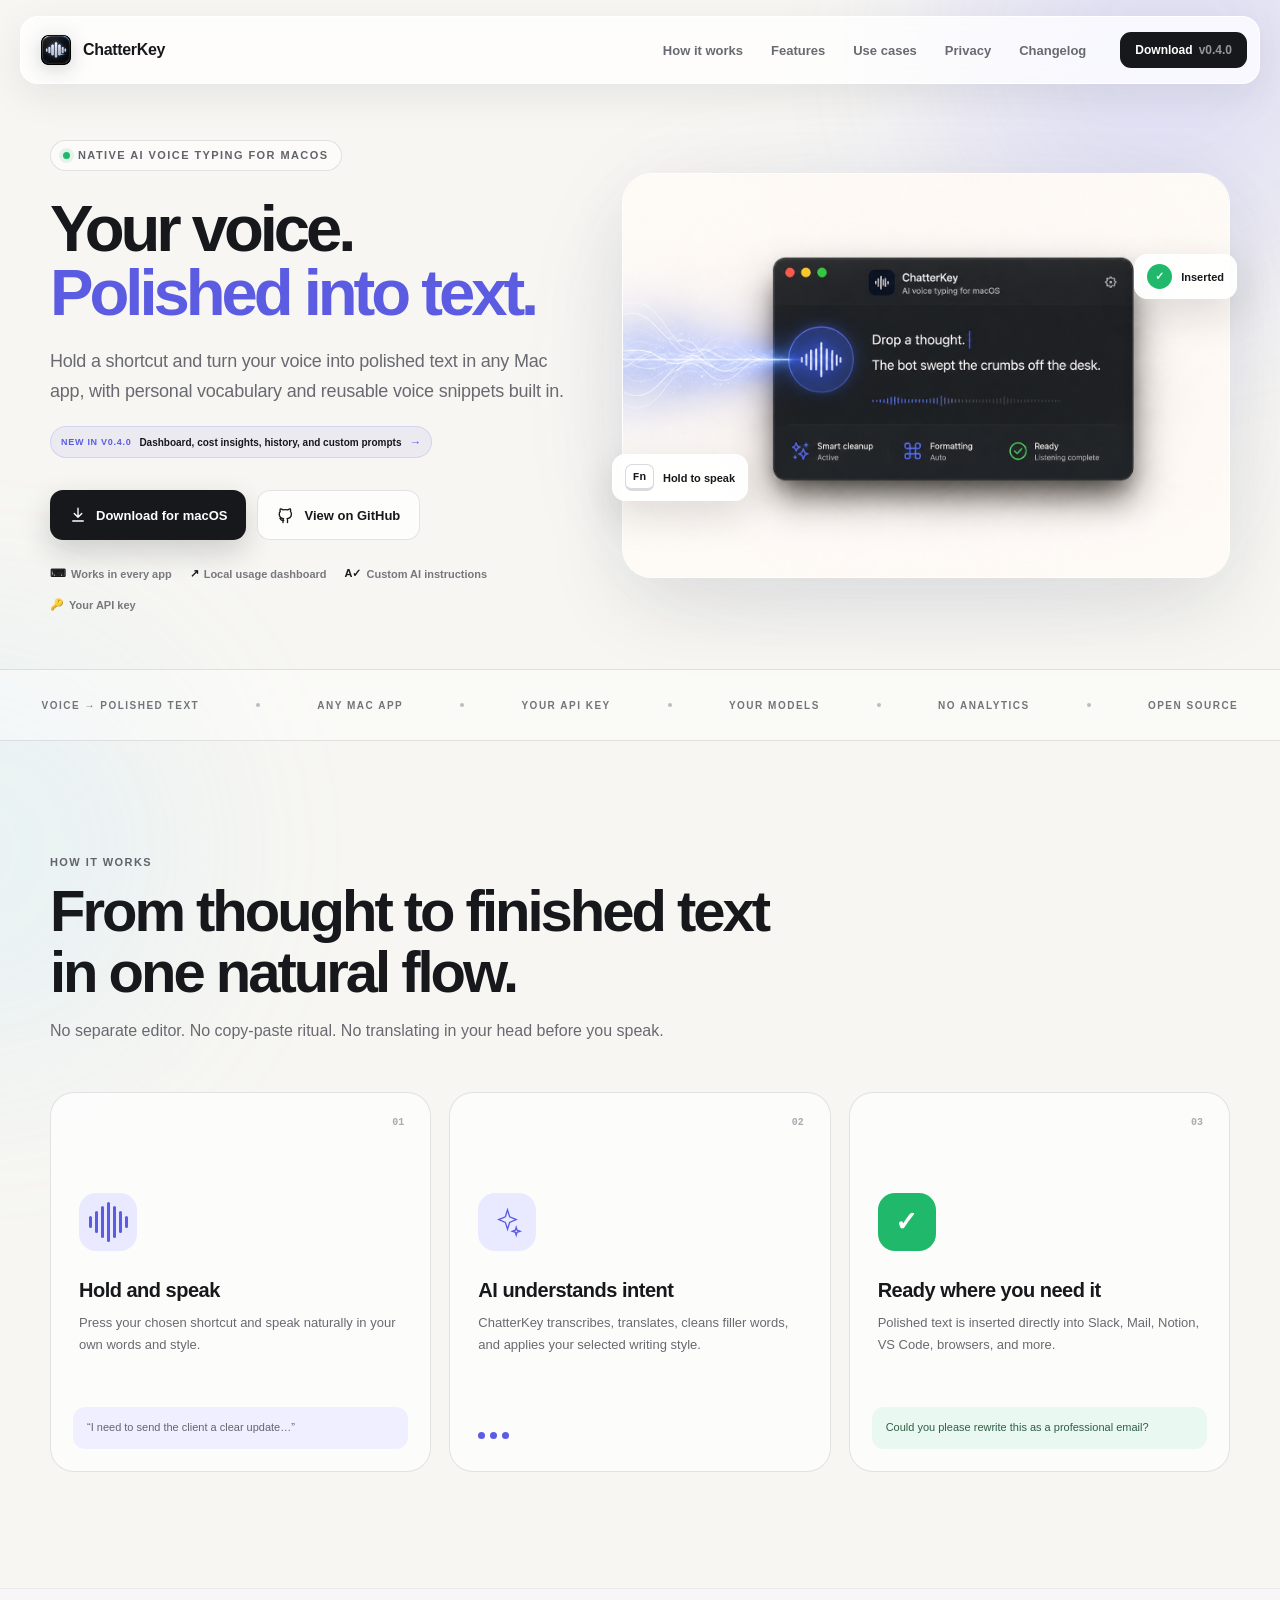
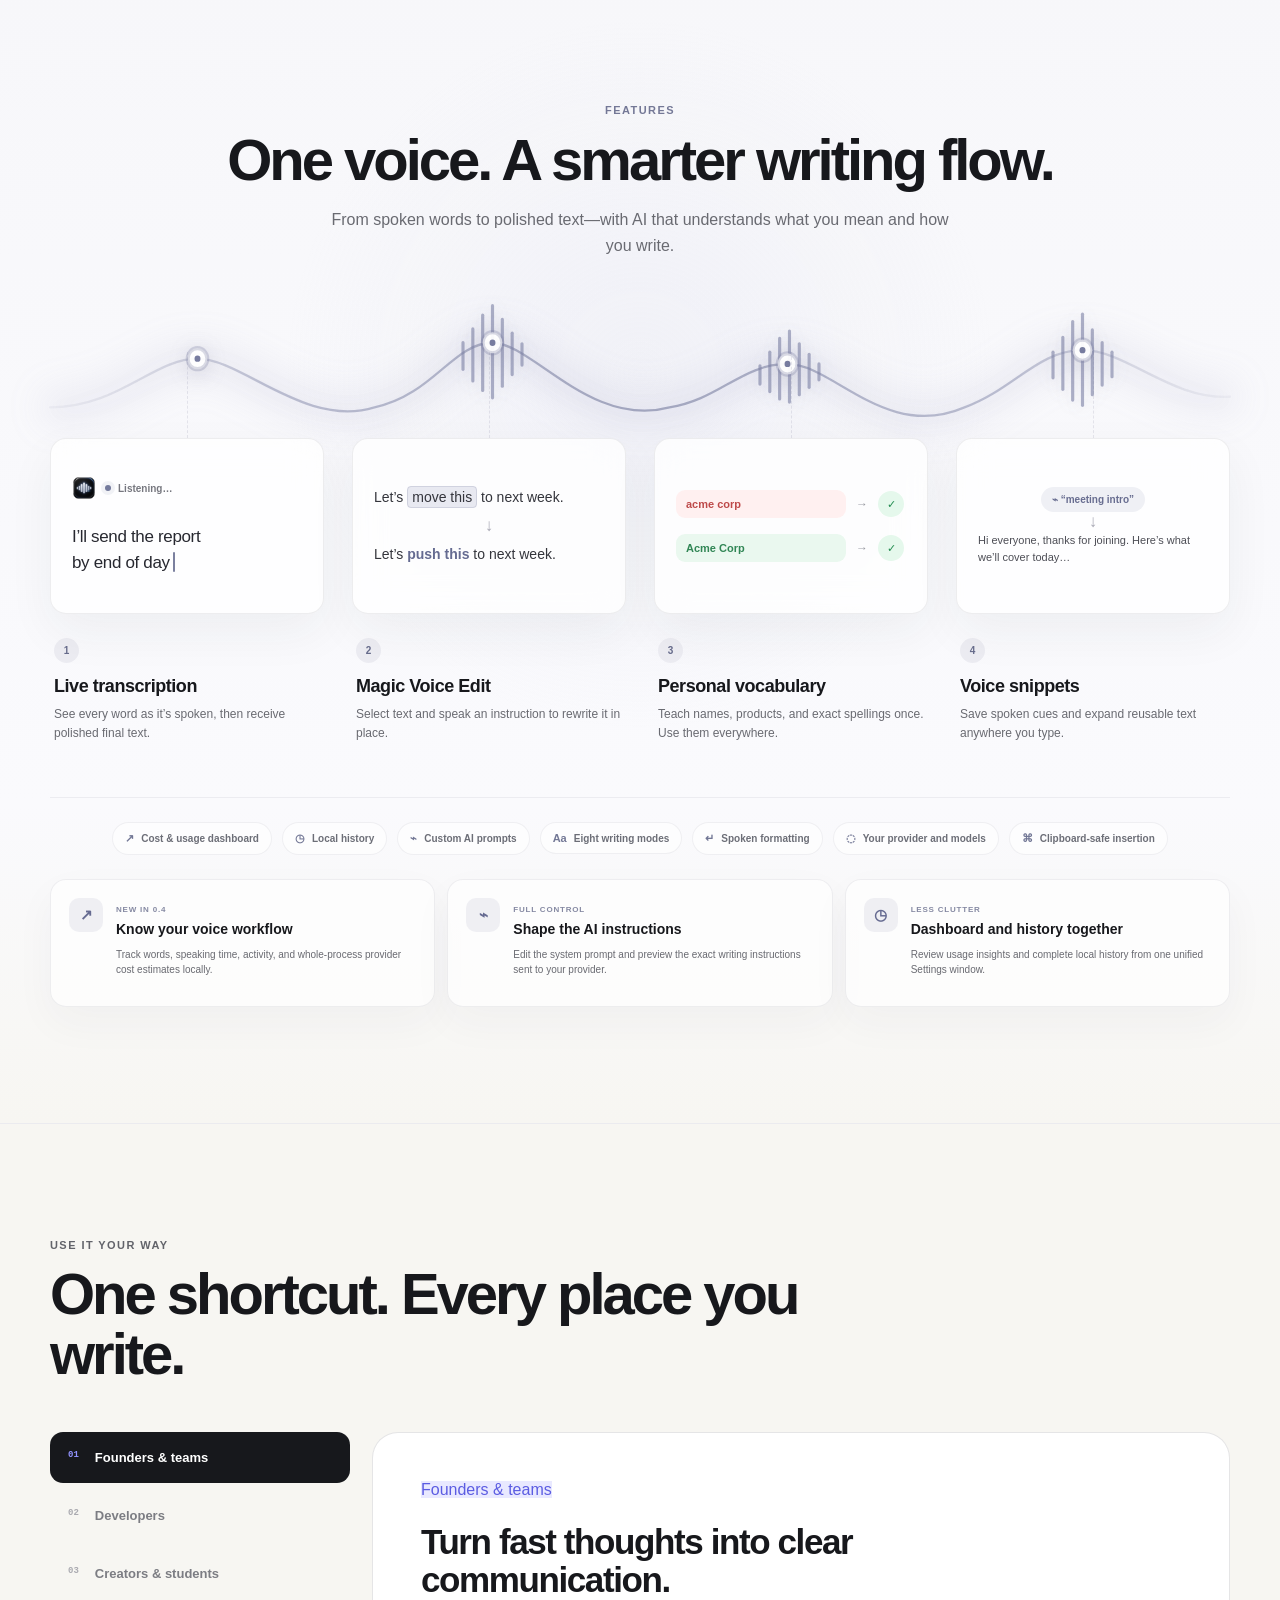
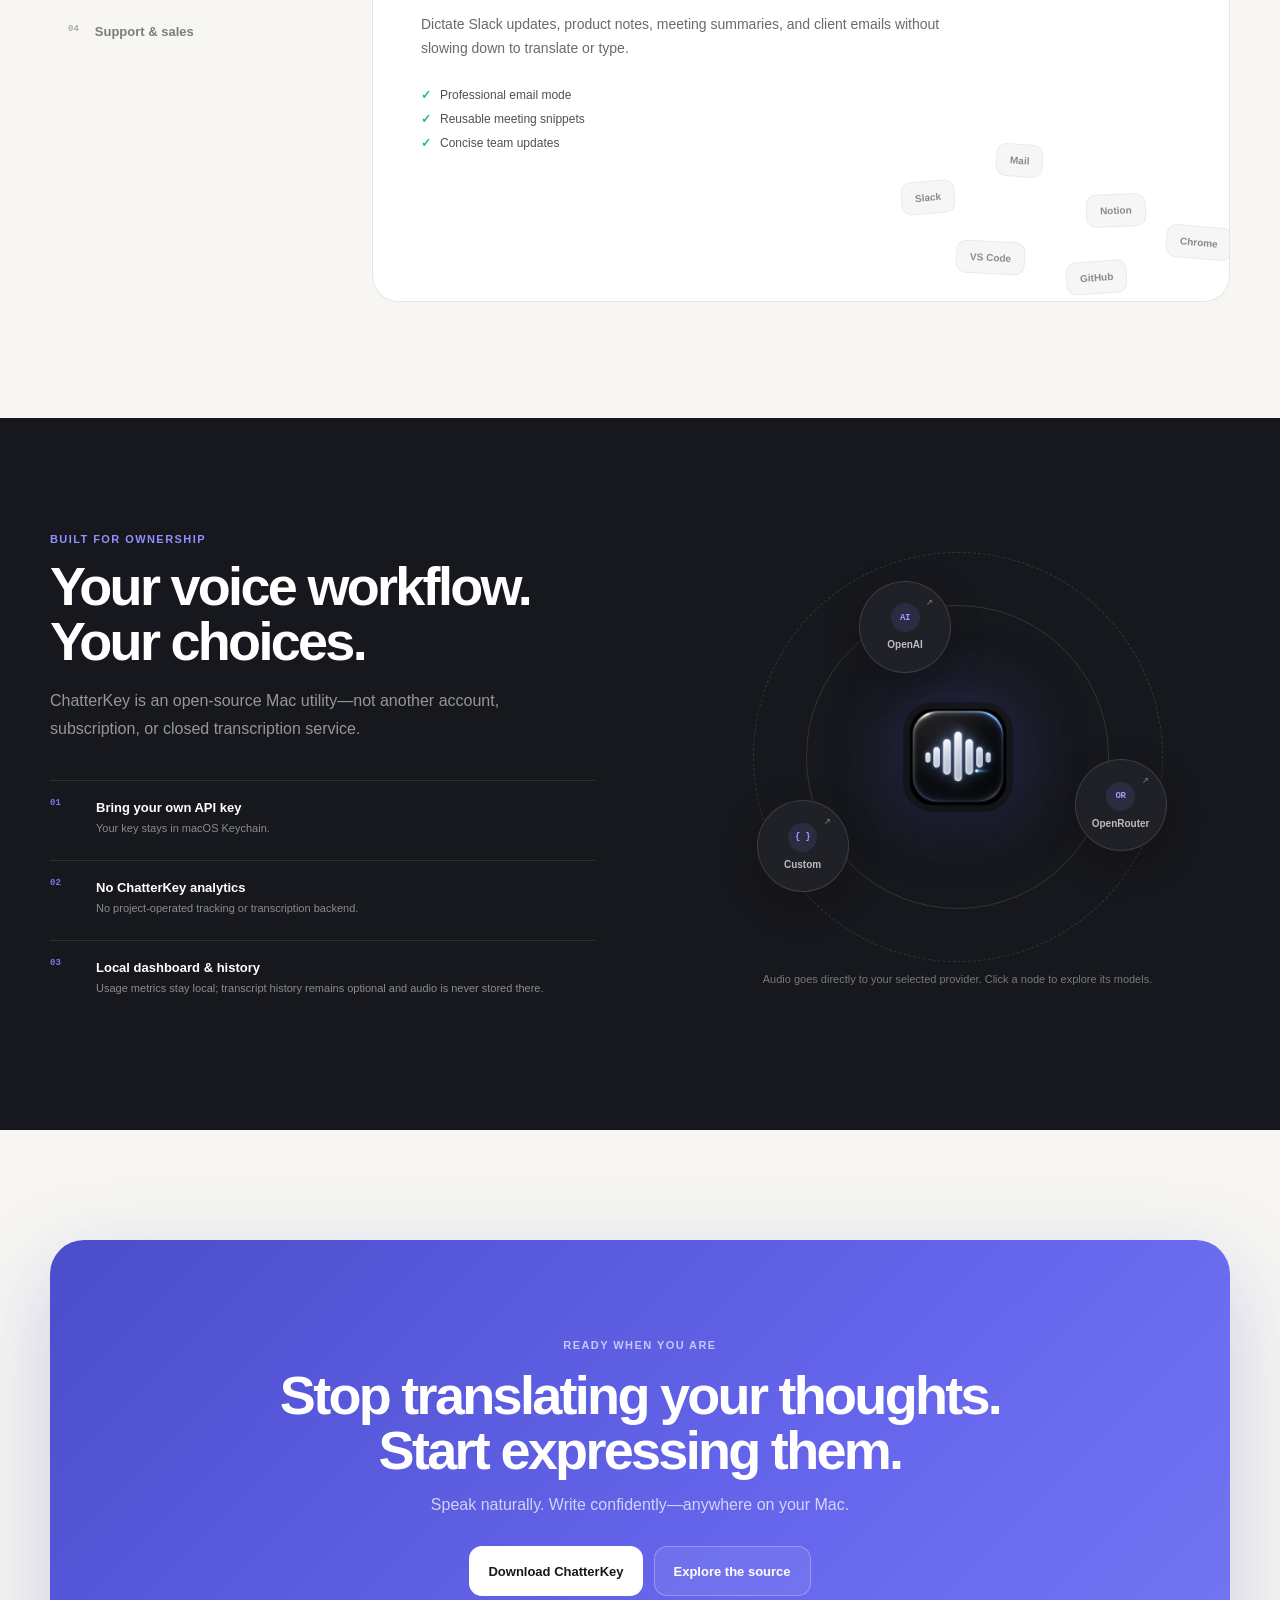
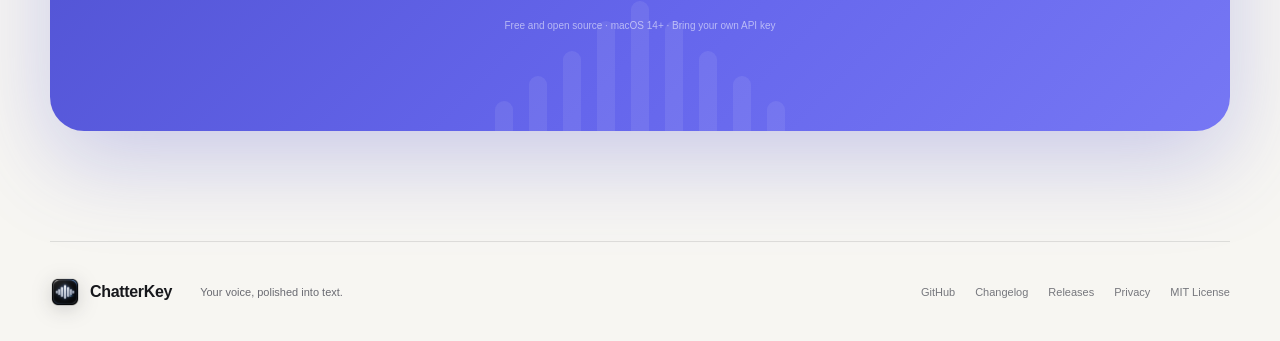
==== docs/index.html @ d715abba "Release ChatterKey v0.4.0" ====
<!doctype html>
<html lang="en">
<head>
  <meta charset="utf-8">
  <meta name="viewport" content="width=device-width, initial-scale=1">
  <title>ChatterKey — AI voice typing for macOS</title>
  <meta name="description" content="Turn natural speech into polished, ready-to-use text anywhere on your Mac. ChatterKey is a native, open-source AI voice typing utility with your choice of provider and model.">
  <meta name="theme-color" content="#f7f6f2">
  <meta property="og:title" content="ChatterKey — Your voice, polished into text">
  <meta property="og:description" content="Hold a shortcut, speak naturally, and insert ready-to-use English in any Mac app.">
  <meta property="og:type" content="website">
  <meta property="og:url" content="https://imhimansu28.github.io/ChatterKey/">
  <meta property="og:image" content="https://imhimansu28.github.io/ChatterKey/assets/chatterkey-hero.jpg">
  <meta name="twitter:card" content="summary_large_image">
  <link rel="icon" href="assets/app-icon.png" type="image/png">
  <link rel="apple-touch-icon" href="assets/app-icon.png">
  <link rel="stylesheet" href="styles.css?v=20260825-6">
  <script type="application/ld+json">
  {
    "@context": "https://schema.org",
    "@type": "SoftwareApplication",
    "name": "ChatterKey",
    "applicationCategory": "UtilitiesApplication",
    "operatingSystem": "macOS 14 or later",
    "description": "AI voice typing for macOS that turns natural speech into polished, ready-to-use text.",
    "softwareVersion": "0.4.0",
    "license": "https://opensource.org/license/mit",
    "downloadUrl": "https://github.com/imhimansu28/ChatterKey/releases/download/v0.4.0/ChatterKey-v0.4.0.zip"
  }
  </script>
</head>
<body>
  <div class="ambient ambient-one" aria-hidden="true"></div>
  <div class="ambient ambient-two" aria-hidden="true"></div>

  <header class="site-header">
    <a class="brand" href="#top" aria-label="ChatterKey home">
      <img src="assets/app-icon.png" alt="" width="34" height="34">
      <span>ChatterKey</span>
    </a>
    <button class="nav-toggle" type="button" aria-expanded="false" aria-controls="main-navigation" aria-label="Open navigation menu">
      <span></span><span></span><span></span>
    </button>
    <nav id="main-navigation" aria-label="Main navigation">
      <a href="#how">How it works</a>
      <a href="#features">Features</a>
      <a href="#use-cases">Use cases</a>
      <a href="#privacy">Privacy</a>
      <a href="https://github.com/imhimansu28/ChatterKey/blob/main/CHANGELOG.md">Changelog</a>
    </nav>
    <a class="header-cta" href="https://github.com/imhimansu28/ChatterKey/releases/download/v0.4.0/ChatterKey-v0.4.0.zip" aria-label="Download ChatterKey version 0.4.0">Download <span>v0.4.0</span></a>
  </header>

  <main id="top">
    <section class="hero section-shell">
      <div class="hero-copy reveal">
        <div class="eyebrow"><span class="status-dot"></span> Native AI voice typing for macOS</div>
        <h1>Your voice.<br><em>Polished into text.</em></h1>
        <p class="hero-lead">Hold a shortcut and turn your voice into polished text in any Mac app, with personal vocabulary and reusable voice snippets built in.</p>
        <a class="release-badge" href="https://github.com/imhimansu28/ChatterKey/releases/latest">
          <span>New in v0.4.0</span><strong>Dashboard, cost insights, history, and custom prompts</strong><b>→</b>
        </a>
        <div class="hero-actions">
          <a class="button button-primary" href="https://github.com/imhimansu28/ChatterKey/releases/download/v0.4.0/ChatterKey-v0.4.0.zip" aria-label="Download ChatterKey version 0.4.0 ZIP for macOS">
            <svg viewBox="0 0 24 24" aria-hidden="true"><path d="M12 3v12m0 0 5-5m-5 5-5-5M5 20h14"/></svg>
            Download for macOS
          </a>
          <a class="button button-secondary" href="https://github.com/imhimansu28/ChatterKey">
            <svg viewBox="0 0 24 24" aria-hidden="true"><path d="M9 19c-4 1.2-4-2-5-2.5M14 22v-3.1c0-.9.1-1.5-.5-2.1 2.8-.3 5.7-1.4 5.7-6.2 0-1.4-.5-2.5-1.3-3.4.1-.3.6-1.6-.1-3.3 0 0-1.1-.3-3.5 1.3a12 12 0 0 0-6.4 0C5.5 3.6 4.4 4 4.4 4c-.7 1.7-.2 3-.1 3.3A4.9 4.9 0 0 0 3 10.6c0 4.8 2.9 5.9 5.7 6.2-.4.4-.7 1-.7 2.1V22"/></svg>
            View on GitHub
          </a>
        </div>
        <div class="hero-proof">
          <span><b>⌨</b> Works in every app</span>
          <span><b>↗</b> Local usage dashboard</span>
          <span><b>A✓</b> Custom AI instructions</span>
          <span><b>🔑</b> Your API key</span>
        </div>
      </div>

      <div class="hero-visual reveal delay-one">
        <div class="visual-glow" aria-hidden="true"></div>
        <img src="assets/chatterkey-hero.jpg" alt="ChatterKey transforming a spoken thought into polished text" width="1400" height="933">
        <div class="floating-chip chip-shortcut"><kbd>Fn</kbd><span>Hold to speak</span></div>
        <div class="floating-chip chip-ready"><span class="check">✓</span><span>Inserted</span></div>
      </div>
    </section>

    <section class="trust-strip" aria-label="Product principles">
      <div class="marquee">
        <span>VOICE → POLISHED TEXT</span><i></i><span>ANY MAC APP</span><i></i><span>YOUR API KEY</span><i></i><span>YOUR MODELS</span><i></i><span>NO ANALYTICS</span><i></i><span>OPEN SOURCE</span>
      </div>
    </section>

    <section id="how" class="section-shell section-block">
      <div class="section-heading reveal">
        <div class="kicker">How it works</div>
        <h2>From thought to finished text<br>in one natural flow.</h2>
        <p>No separate editor. No copy-paste ritual. No translating in your head before you speak.</p>
      </div>

      <div class="steps-grid">
        <article class="step-card reveal">
          <div class="step-number">01</div>
          <div class="step-icon waveform-mini" aria-hidden="true"><i></i><i></i><i></i><i></i><i></i><i></i><i></i></div>
          <h3>Hold and speak</h3>
          <p>Press your chosen shortcut and speak naturally in your own words and style.</p>
          <div class="sample sample-speech">“I need to send the client a clear update…”</div>
        </article>
        <article class="step-card reveal delay-one">
          <div class="step-number">02</div>
          <div class="step-icon"><svg viewBox="0 0 32 32" aria-hidden="true"><path d="M16 3l2.2 7.1L25 13l-6.8 2.9L16 23l-2.2-7.1L7 13l6.8-2.9L16 3Z"/><path d="m25 21 .9 2.9L29 25l-3.1 1.1L25 29l-.9-2.9L21 25l3.1-1.1L25 21Z"/></svg></div>
          <h3>AI understands intent</h3>
          <p>ChatterKey transcribes, translates, cleans filler words, and applies your selected writing style.</p>
          <div class="processing-line"><span></span><span></span><span></span></div>
        </article>
        <article class="step-card reveal delay-two">
          <div class="step-number">03</div>
          <div class="step-icon success-icon">✓</div>
          <h3>Ready where you need it</h3>
          <p>Polished text is inserted directly into Slack, Mail, Notion, VS Code, browsers, and more.</p>
          <div class="sample sample-output">Could you please rewrite this as a professional email?</div>
        </article>
      </div>
    </section>

    <section id="features" class="feature-section section-block">
      <div class="section-shell">
        <div class="section-heading feature-heading reveal">
          <div class="kicker">Features</div>
          <h2>One voice. A smarter writing flow.</h2>
          <p>From spoken words to polished text—with AI that understands what you mean and how you write.</p>
        </div>

        <div class="feature-journey">
          <svg class="feature-wave" viewBox="0 0 1200 170" preserveAspectRatio="none" aria-hidden="true">
            <defs>
              <linearGradient id="featureWaveGradient" x1="0" y1="0" x2="1" y2="0">
                <stop offset="0" stop-color="#b9bbcc" stop-opacity=".16"/>
                <stop offset=".18" stop-color="#9da1bc" stop-opacity=".64"/>
                <stop offset=".5" stop-color="#858aa9" stop-opacity=".72"/>
                <stop offset=".82" stop-color="#9da1bc" stop-opacity=".64"/>
                <stop offset="1" stop-color="#b9bbcc" stop-opacity=".16"/>
              </linearGradient>
            </defs>
            <path class="wave-glow" d="M0 108 C70 108 105 62 150 62 S260 128 330 108 C390 96 410 47 450 47 S550 128 630 108 C680 101 704 67 750 67 S850 140 930 108 C980 91 1005 54 1050 54 S1140 101 1200 98"/>
            <path class="wave-line" d="M0 108 C70 108 105 62 150 62 S260 128 330 108 C390 96 410 47 450 47 S550 128 630 108 C680 101 704 67 750 67 S850 140 930 108 C980 91 1005 54 1050 54 S1140 101 1200 98"/>
            <g class="wave-bars wave-bars-one"><line x1="420" y1="47" x2="420" y2="72"/><line x1="430" y1="34" x2="430" y2="83"/><line x1="440" y1="21" x2="440" y2="92"/><line x1="450" y1="12" x2="450" y2="99"/><line x1="460" y1="25" x2="460" y2="88"/><line x1="470" y1="38" x2="470" y2="77"/><line x1="480" y1="48" x2="480" y2="68"/></g>
            <g class="wave-bars wave-bars-two"><line x1="722" y1="69" x2="722" y2="86"/><line x1="732" y1="56" x2="732" y2="93"/><line x1="742" y1="43" x2="742" y2="100"/><line x1="752" y1="36" x2="752" y2="103"/><line x1="762" y1="48" x2="762" y2="96"/><line x1="772" y1="58" x2="772" y2="89"/><line x1="782" y1="67" x2="782" y2="82"/></g>
            <g class="wave-bars wave-bars-three"><line x1="1020" y1="56" x2="1020" y2="80"/><line x1="1030" y1="42" x2="1030" y2="91"/><line x1="1040" y1="27" x2="1040" y2="101"/><line x1="1050" y1="20" x2="1050" y2="106"/><line x1="1060" y1="35" x2="1060" y2="96"/><line x1="1070" y1="47" x2="1070" y2="87"/><line x1="1080" y1="56" x2="1080" y2="79"/></g>
            <g class="wave-node"><circle cx="150" cy="62" r="10"/><circle cx="150" cy="62" r="3"/></g><g class="wave-node"><circle cx="450" cy="47" r="10"/><circle cx="450" cy="47" r="3"/></g><g class="wave-node"><circle cx="750" cy="67" r="10"/><circle cx="750" cy="67" r="3"/></g><g class="wave-node"><circle cx="1050" cy="54" r="10"/><circle cx="1050" cy="54" r="3"/></g>
          </svg>

          <div class="feature-story-grid">
            <article class="feature-story reveal">
              <div class="feature-demo live-demo"><div class="demo-status"><img src="assets/app-icon.png" alt="" width="24" height="24"><span></span>Listening…</div><p>I’ll send the report<br>by end of day<span class="typing-cursor"></span></p></div>
              <div class="feature-detail"><span class="feature-number">1</span><h3>Live transcription</h3><p>See every word as it’s spoken, then receive polished final text.</p></div>
            </article>
            <article class="feature-story reveal delay-one">
              <div class="feature-demo edit-demo"><p>Let’s <mark>move this</mark> to next week.</p><div class="demo-arrow">↓</div><p>Let’s <strong>push this</strong> to next week.</p></div>
              <div class="feature-detail"><span class="feature-number">2</span><h3>Magic Voice Edit</h3><p>Select text and speak an instruction to rewrite it in place.</p></div>
            </article>
            <article class="feature-story reveal delay-two">
              <div class="feature-demo vocabulary-demo"><div><span class="wrong-word">acme corp</span><b>→</b><i>✓</i></div><div><span class="right-word">Acme Corp</span><b>→</b><i>✓</i></div></div>
              <div class="feature-detail"><span class="feature-number">3</span><h3>Personal vocabulary</h3><p>Teach names, products, and exact spellings once. Use them everywhere.</p></div>
            </article>
            <article class="feature-story reveal">
              <div class="feature-demo snippet-demo"><span class="snippet-cue">⌁ “meeting intro”</span><div class="demo-arrow">↓</div><p>Hi everyone, thanks for joining. Here’s what we’ll cover today…</p></div>
              <div class="feature-detail"><span class="feature-number">4</span><h3>Voice snippets</h3><p>Save spoken cues and expand reusable text anywhere you type.</p></div>
            </article>
          </div>
        </div>

        <div class="feature-extras reveal" aria-label="More ChatterKey features">
          <span><b>↗</b> Cost & usage dashboard</span><span><b>◷</b> Local history</span><span><b>⌁</b> Custom AI prompts</span><span><b>Aa</b> Eight writing modes</span><span><b>↵</b> Spoken formatting</span><span><b>◌</b> Your provider and models</span><span><b>⌘</b> Clipboard-safe insertion</span>
        </div>

        <div class="release-highlights reveal" aria-label="New in ChatterKey version 0.4.0">
          <article>
            <span class="highlight-icon">↗</span>
            <div><small>NEW IN 0.4</small><h3>Know your voice workflow</h3><p>Track words, speaking time, activity, and whole-process provider cost estimates locally.</p></div>
          </article>
          <article>
            <span class="highlight-icon">⌁</span>
            <div><small>FULL CONTROL</small><h3>Shape the AI instructions</h3><p>Edit the system prompt and preview the exact writing instructions sent to your provider.</p></div>
          </article>
          <article>
            <span class="highlight-icon">◷</span>
            <div><small>LESS CLUTTER</small><h3>Dashboard and history together</h3><p>Review usage insights and complete local history from one unified Settings window.</p></div>
          </article>
        </div>
      </div>
    </section>

    <section id="use-cases" class="section-shell section-block">
      <div class="section-heading reveal">
        <div class="kicker">Use it your way</div>
        <h2>One shortcut. Every place you write.</h2>
      </div>

      <div class="use-case-layout">
        <div class="use-case-tabs" role="tablist" aria-label="Use cases">
          <button id="use-tab-founders" class="use-tab active" type="button" data-case="founders" role="tab" aria-selected="true" aria-controls="use-panel-founders" tabindex="0"><span>01</span> Founders & teams</button>
          <button id="use-tab-developers" class="use-tab" type="button" data-case="developers" role="tab" aria-selected="false" aria-controls="use-panel-developers" tabindex="-1"><span>02</span> Developers</button>
          <button id="use-tab-creators" class="use-tab" type="button" data-case="creators" role="tab" aria-selected="false" aria-controls="use-panel-creators" tabindex="-1"><span>03</span> Creators & students</button>
          <button id="use-tab-support" class="use-tab" type="button" data-case="support" role="tab" aria-selected="false" aria-controls="use-panel-support" tabindex="-1"><span>04</span> Support & sales</button>
        </div>
        <div class="use-case-panel">
          <div id="use-panel-founders" class="use-copy active" data-panel="founders" role="tabpanel" aria-labelledby="use-tab-founders" tabindex="0">
            <span class="pill">Founders & teams</span>
            <h3>Turn fast thoughts into clear communication.</h3>
            <p>Dictate Slack updates, product notes, meeting summaries, and client emails without slowing down to translate or type.</p>
            <ul><li>Professional email mode</li><li>Reusable meeting snippets</li><li>Concise team updates</li></ul>
          </div>
          <div id="use-panel-developers" class="use-copy" data-panel="developers" role="tabpanel" aria-labelledby="use-tab-developers" tabindex="0" hidden>
            <span class="pill">Developers</span>
            <h3>Explain code while your hands stay in flow.</h3>
            <p>Write prompts, documentation, GitHub issues, code review notes, and technical messages with identifiers preserved.</p>
            <ul><li>Technical output mode</li><li>Exact command and filename handling</li><li>Custom vocabulary for your stack</li></ul>
          </div>
          <div id="use-panel-creators" class="use-copy" data-panel="creators" role="tabpanel" aria-labelledby="use-tab-creators" tabindex="0" hidden>
            <span class="pill">Creators & students</span>
            <h3>Capture ideas before they disappear.</h3>
            <p>Speak rough ideas and transform them into outlines, posts, notes, or polished drafts.</p>
            <ul><li>Bullet and concise modes</li><li>Natural English translation</li><li>Optional local text history</li></ul>
          </div>
          <div id="use-panel-support" class="use-copy" data-panel="support" role="tabpanel" aria-labelledby="use-tab-support" tabindex="0" hidden>
            <span class="pill">Support & sales</span>
            <h3>Reply faster without sounding repetitive.</h3>
            <p>Use voice snippets for standard answers, then personalize the rest naturally for each customer.</p>
            <ul><li>Exact reusable responses</li><li>Professional tone cleanup</li><li>Works inside your existing CRM</li></ul>
          </div>
          <div class="app-cloud" aria-hidden="true">
            <span>Slack</span><span>Mail</span><span>Notion</span><span>VS Code</span><span>GitHub</span><span>Chrome</span>
          </div>
        </div>
      </div>
    </section>

    <section id="privacy" class="privacy-section section-block">
      <div class="section-shell privacy-grid">
        <div class="privacy-copy reveal">
          <div class="kicker">Built for ownership</div>
          <h2>Your voice workflow.<br>Your choices.</h2>
          <p>ChatterKey is an open-source Mac utility—not another account, subscription, or closed transcription service.</p>
          <div class="privacy-points">
            <div><span>01</span><p><strong>Bring your own API key</strong>Your key stays in macOS Keychain.</p></div>
            <div><span>02</span><p><strong>No ChatterKey analytics</strong>No project-operated tracking or transcription backend.</p></div>
            <div><span>03</span><p><strong>Local dashboard & history</strong>Usage metrics stay local; transcript history remains optional and audio is never stored there.</p></div>
          </div>
        </div>
        <div class="privacy-visual reveal delay-one">
          <div class="key-orbit">
            <div class="orbit orbit-one"></div>
            <div class="orbit orbit-two"></div>
            <div class="key-core"><img src="assets/app-icon.png" alt="" width="72" height="72"></div>
            <a class="provider provider-one" href="https://platform.openai.com/docs/models" target="_blank" rel="noreferrer" aria-label="Explore OpenAI models">
              <span class="provider-mark">AI</span><span>OpenAI</span>
            </a>
            <a class="provider provider-two" href="https://openrouter.ai/models" target="_blank" rel="noreferrer" aria-label="Explore OpenRouter models">
              <span class="provider-mark">OR</span><span>OpenRouter</span>
            </a>
            <a class="provider provider-three" href="https://github.com/imhimansu28/ChatterKey#default-provider-configuration" target="_blank" rel="noreferrer" aria-label="Read about custom provider configuration">
              <span class="provider-mark">{ }</span><span>Custom</span>
            </a>
          </div>
          <p>Audio goes directly to your selected provider. Click a node to explore its models.</p>
        </div>
      </div>
    </section>

    <section class="final-cta section-shell reveal">
      <div class="cta-wave" aria-hidden="true"><i></i><i></i><i></i><i></i><i></i><i></i><i></i><i></i><i></i></div>
      <div class="kicker">Ready when you are</div>
      <h2>Stop translating your thoughts.<br>Start expressing them.</h2>
      <p>Speak naturally. Write confidently—anywhere on your Mac.</p>
      <div class="hero-actions centered">
        <a class="button button-light" href="https://github.com/imhimansu28/ChatterKey/releases/download/v0.4.0/ChatterKey-v0.4.0.zip" aria-label="Download ChatterKey version 0.4.0 ZIP for macOS">Download ChatterKey</a>
        <a class="button button-ghost" href="https://github.com/imhimansu28/ChatterKey">Explore the source</a>
      </div>
      <small>Free and open source · macOS 14+ · Bring your own API key</small>
    </section>
  </main>

  <footer class="site-footer section-shell">
    <a class="brand" href="#top"><img src="assets/app-icon.png" alt="" width="30" height="30"><span>ChatterKey</span></a>
    <p>Your voice, polished into text.</p>
    <div class="footer-links">
      <a href="https://github.com/imhimansu28/ChatterKey">GitHub</a>
      <a href="https://github.com/imhimansu28/ChatterKey/blob/main/CHANGELOG.md">Changelog</a>
      <a href="https://github.com/imhimansu28/ChatterKey/releases">Releases</a>
      <a href="https://github.com/imhimansu28/ChatterKey/blob/main/PRIVACY.md">Privacy</a>
      <a href="https://github.com/imhimansu28/ChatterKey/blob/main/LICENSE">MIT License</a>
    </div>
  </footer>

  <script src="script.js?v=20260825-2"></script>
</body>
</html>
---- docs/styles.css ----
:root {
  --bg: #f7f6f2;
  --paper: #fffefb;
  --ink: #17181c;
  --muted: #696a71;
  --line: rgba(23,24,28,.11);
  --accent: #5b5ce2;
  --accent-soft: #e9e9ff;
  --green: #20b96b;
  --radius: 24px;
  --shadow: 0 28px 80px rgba(24,25,31,.10);
}

* { box-sizing: border-box; }
html { scroll-behavior: smooth; max-width: 100%; overflow-x: clip; }
body {
  margin: 0;
  color: var(--ink);
  background: var(--bg);
  font-family: -apple-system, BlinkMacSystemFont, "SF Pro Display", "Helvetica Neue", Arial, sans-serif;
  -webkit-font-smoothing: antialiased;
  max-width: 100%;
  overflow-x: clip;
}
a { color: inherit; text-decoration: none; }
button, input { font: inherit; }
a:focus-visible, button:focus-visible { outline: 3px solid rgba(91,92,226,.38); outline-offset: 3px; }
img { max-width: 100%; display: block; }

.ambient { position: fixed; width: 460px; height: 460px; border-radius: 50%; filter: blur(90px); opacity: .16; pointer-events: none; z-index: -1; }
.ambient-one { background: #7374ff; top: -180px; right: -120px; }
.ambient-two { background: #89d7ff; top: 620px; left: -260px; opacity: .11; }
.section-shell { width: min(1180px, calc(100% - 48px)); margin-inline: auto; }
.section-block { padding-block: 116px; }

.site-header {
  width: min(1240px, calc(100% - 36px));
  height: 68px;
  margin: 16px auto 0;
  padding: 0 12px 0 18px;
  display: flex;
  align-items: center;
  gap: 34px;
  position: sticky;
  top: 14px;
  z-index: 50;
  background: rgba(255,255,255,.76);
  border: 1px solid rgba(255,255,255,.9);
  border-radius: 18px;
  box-shadow: 0 12px 38px rgba(19,20,26,.08);
  backdrop-filter: blur(22px) saturate(150%);
}
.brand { display: inline-flex; align-items: center; gap: 10px; font-size: 16px; font-weight: 720; letter-spacing: -.02em; white-space: nowrap; }
.brand img { border-radius: 10px; filter: drop-shadow(0 4px 10px rgba(20,24,34,.18)); }
.site-header nav { display: flex; gap: 28px; margin-left: auto; }
.site-header nav a { color: var(--muted); font-size: 13px; font-weight: 550; transition: color .2s; }
.site-header nav a:hover { color: var(--ink); }
.nav-toggle {
  width: 40px;
  height: 40px;
  padding: 0;
  display: none;
  place-content: center;
  gap: 4px;
  border: 1px solid var(--line);
  border-radius: 11px;
  color: var(--ink);
  background: rgba(255,255,255,.76);
  cursor: pointer;
}
.nav-toggle span { width: 17px; height: 1.5px; display: block; border-radius: 2px; background: currentColor; transition: transform .2s ease, opacity .2s ease; }
.site-header.nav-open .nav-toggle span:nth-child(1) { transform: translateY(5.5px) rotate(45deg); }
.site-header.nav-open .nav-toggle span:nth-child(2) { opacity: 0; }
.site-header.nav-open .nav-toggle span:nth-child(3) { transform: translateY(-5.5px) rotate(-45deg); }
.header-cta { display: inline-flex; align-items: center; gap: 6px; color: white; background: var(--ink); padding: 11px 15px; border-radius: 11px; font-size: 12px; font-weight: 650; }
.header-cta span { color: rgba(255,255,255,.55); }

.hero { min-height: 560px; padding: 56px 0 58px; display: grid; grid-template-columns: .92fr 1.08fr; gap: 54px; align-items: center; }
.eyebrow, .kicker { color: #62636a; font-size: 11px; line-height: 1; font-weight: 750; letter-spacing: .13em; text-transform: uppercase; }
.eyebrow { display: inline-flex; align-items: center; gap: 8px; padding: 9px 12px; border: 1px solid var(--line); border-radius: 999px; background: rgba(255,255,255,.56); }
.status-dot { width: 7px; height: 7px; border-radius: 50%; background: var(--green); box-shadow: 0 0 0 4px rgba(32,185,107,.12); }
.hero h1 { margin: 26px 0 22px; font-size: clamp(44px, 5.1vw, 66px); line-height: .98; letter-spacing: -.062em; font-weight: 735; }
.hero h1 em { color: var(--accent); font-style: normal; }
.hero-lead { max-width: 590px; margin: 0; color: var(--muted); font-size: 18px; line-height: 1.65; letter-spacing: -.012em; }
.hero-actions { margin-top: 32px; display: flex; flex-wrap: wrap; gap: 11px; }
.release-badge { width: fit-content; margin-top: 20px; padding: 8px 10px; display: inline-flex; align-items: center; gap: 8px; border: 1px solid rgba(91,92,226,.16); border-radius: 999px; background: rgba(91,92,226,.07); color: var(--ink); font-size: 10px; font-weight: 620; transition: border-color .2s ease, background .2s ease, transform .2s ease; }
.release-badge span { color: var(--accent); font-size: 9px; font-weight: 760; letter-spacing: .08em; text-transform: uppercase; }
.release-badge b { color: var(--accent); font-size: 12px; }
.release-badge:hover { border-color: rgba(91,92,226,.3); background: rgba(91,92,226,.1); transform: translateY(-1px); }
.button { height: 50px; padding: 0 19px; display: inline-flex; align-items: center; justify-content: center; gap: 9px; border-radius: 13px; font-size: 13px; font-weight: 680; transition: transform .2s, box-shadow .2s, background .2s; }
.button:hover { transform: translateY(-2px); }
.button svg { width: 18px; fill: none; stroke: currentColor; stroke-width: 1.8; stroke-linecap: round; stroke-linejoin: round; }
.button-primary { color: white; background: var(--ink); box-shadow: 0 12px 30px rgba(23,24,28,.18); }
.button-secondary { background: rgba(255,255,255,.72); border: 1px solid var(--line); }
.hero-proof { display: flex; flex-wrap: wrap; gap: 18px; margin-top: 27px; color: #77787e; font-size: 11px; font-weight: 580; }
.hero-proof span { display: flex; align-items: center; gap: 5px; }
.hero-proof b { color: var(--ink); font-weight: 600; }

.hero-visual { position: relative; min-width: 0; }
.hero-visual img { position: relative; z-index: 2; width: 100%; height: auto; aspect-ratio: 3 / 2; object-fit: contain; border-radius: 30px; box-shadow: var(--shadow); border: 1px solid rgba(255,255,255,.9); }
.visual-glow { position: absolute; inset: 16% 10%; background: #9696ff; filter: blur(80px); opacity: .24; }
.floating-chip { position: absolute; z-index: 3; display: flex; align-items: center; gap: 9px; background: rgba(255,255,255,.9); border: 1px solid white; border-radius: 13px; padding: 9px 12px; box-shadow: 0 14px 40px rgba(22,23,29,.14); backdrop-filter: blur(16px); font-size: 11px; font-weight: 650; }
.floating-chip kbd { min-width: 29px; height: 27px; display: grid; place-items: center; border: 1px solid #d9d9df; border-bottom-width: 3px; border-radius: 7px; background: white; font: 650 10px inherit; }
.chip-shortcut { left: -10px; bottom: 19%; }
.chip-ready { right: -7px; top: 20%; }
.check { display: grid; place-items: center; width: 25px; height: 25px; border-radius: 50%; background: var(--green); color: white; }

.trust-strip { border-block: 1px solid var(--line); overflow: hidden; background: rgba(255,255,255,.42); }
.marquee { width: max-content; min-width: 100%; height: 70px; padding-inline: 30px; display: flex; align-items: center; justify-content: space-around; gap: 34px; color: #73747a; font-size: 10px; font-weight: 760; letter-spacing: .15em; }
.marquee i { width: 4px; height: 4px; border-radius: 50%; background: #bbbcc2; }

.section-heading { max-width: 780px; margin-bottom: 48px; }
.section-heading h2 { margin: 13px 0 16px; font-size: clamp(39px, 5vw, 58px); line-height: 1.04; letter-spacing: -.052em; }
.section-heading > p, .split-heading > p { color: var(--muted); font-size: 16px; line-height: 1.65; }
.split-heading { max-width: none; display: grid; grid-template-columns: 1fr 400px; gap: 80px; align-items: end; }
.split-heading > p { margin: 0 0 6px; }

.steps-grid { display: grid; grid-template-columns: repeat(3,1fr); gap: 18px; }
.step-card, .feature-card { position: relative; border: 1px solid var(--line); border-radius: var(--radius); background: rgba(255,255,255,.66); }
.step-card { min-height: 380px; padding: 28px; overflow: hidden; }
.step-number { position: absolute; top: 25px; right: 26px; color: #aaaab0; font: 650 10px/1 ui-monospace, SFMono-Regular, Menlo, monospace; }
.step-icon { width: 58px; height: 58px; display: flex; align-items: center; justify-content: center; margin: 72px 0 28px; border-radius: 17px; color: var(--accent); background: var(--accent-soft); }
.step-icon svg { width: 31px; fill: none; stroke: currentColor; stroke-width: 1.4; }
.step-card h3, .feature-card h3 { margin: 0 0 10px; font-size: 20px; letter-spacing: -.025em; }
.step-card > p, .feature-card > p { margin: 0; color: var(--muted); font-size: 13px; line-height: 1.65; }
.waveform-mini { gap: 3px; }
.waveform-mini i { width: 3px; border-radius: 4px; background: var(--accent); animation: wave 1s ease-in-out infinite alternate; }
.waveform-mini i:nth-child(1),.waveform-mini i:nth-child(7){height:12px}.waveform-mini i:nth-child(2),.waveform-mini i:nth-child(6){height:22px}.waveform-mini i:nth-child(3),.waveform-mini i:nth-child(5){height:32px}.waveform-mini i:nth-child(4){height:40px}
.waveform-mini i:nth-child(2){animation-delay:.1s}.waveform-mini i:nth-child(3){animation-delay:.2s}.waveform-mini i:nth-child(4){animation-delay:.3s}.waveform-mini i:nth-child(5){animation-delay:.4s}
@keyframes wave { to { transform: scaleY(.55); opacity: .55; } }
.success-icon { color: white; background: var(--green); font-size: 27px; font-weight: 700; }
.sample { position: absolute; left: 22px; right: 22px; bottom: 22px; padding: 13px 14px; border-radius: 12px; font-size: 11px; line-height: 1.45; }
.sample-speech { color: #64656c; background: #f0efff; }
.sample-output { color: #315e47; background: #e9f8f0; }
.processing-line { position: absolute; left: 28px; bottom: 32px; display: flex; gap: 5px; }
.processing-line span { width: 7px; height: 7px; border-radius: 50%; background: var(--accent); animation: dots .8s ease-in-out infinite alternate; }
.processing-line span:nth-child(2){animation-delay:.15s}.processing-line span:nth-child(3){animation-delay:.3s}
@keyframes dots { to { transform: translateY(-7px); opacity: .4; } }

.feature-section { overflow: hidden; background: radial-gradient(circle at 50% 34%,rgba(219,221,235,.28),transparent 36%),linear-gradient(180deg,#f7f7fa 0%,#fafafd 72%,#f7f6f2 100%); border-block: 1px solid rgba(76,79,104,.07); }
.feature-heading { max-width: 1040px; margin: 0 auto 34px; text-align: center; }
.feature-heading .kicker { color: #747896; }
.feature-heading h2 { margin-top: 14px; }
.feature-heading p { max-width: 620px; margin-inline: auto; }
.feature-journey { position: relative; padding-top: 145px; }
.feature-wave { position: absolute; z-index: 0; top: 0; left: 0; width: 100%; height: 180px; overflow: visible; }
.wave-glow, .wave-line { fill: none; stroke-linecap: round; stroke-linejoin: round; }
.wave-glow { stroke: rgba(128,132,171,.16); stroke-width: 20; filter: blur(18px); }
.wave-line { stroke: url(#featureWaveGradient); stroke-width: 2.2; filter: drop-shadow(0 3px 9px rgba(105,109,145,.18)); }
.wave-bars line { stroke: rgba(126,131,166,.62); stroke-width: 3.2; stroke-linecap: round; filter: drop-shadow(0 3px 8px rgba(105,109,145,.2)); animation: feature-wave-pulse 1.8s ease-in-out infinite alternate; transform-box: fill-box; transform-origin: center; }
.wave-bars line:nth-child(2), .wave-bars line:nth-child(6) { animation-delay: .1s; }
.wave-bars line:nth-child(3), .wave-bars line:nth-child(5) { animation-delay: .2s; }
.wave-bars line:nth-child(4) { animation-delay: .3s; }
.wave-bars-two line { animation-delay: .25s; }.wave-bars-three line { animation-delay: .5s; }
.wave-node circle:first-child { fill: rgba(255,255,255,.94); stroke: rgba(117,122,158,.28); stroke-width: 4; filter: drop-shadow(0 4px 10px rgba(93,97,126,.2)); }
.wave-node circle:last-child { fill: #777c9f; }
@keyframes feature-wave-pulse { to { transform: scaleY(.78); opacity: .72; } }
.feature-story-grid { position: relative; z-index: 1; display: grid; grid-template-columns: repeat(4,1fr); gap: 28px; }
.feature-story { position: relative; min-width: 0; }
.feature-story::before { content:""; position:absolute; left:50%; top:-86px; height:86px; border-left:1px dashed rgba(116,120,150,.16); }
.feature-demo { min-height: 176px; padding: 21px; display: flex; flex-direction: column; justify-content: center; border: 1px solid rgba(40,42,54,.08); border-radius: 16px; background: rgba(255,255,255,.78); box-shadow: 0 18px 48px rgba(45,47,62,.055); backdrop-filter: blur(16px); }
.demo-status { display: flex; align-items: center; gap: 7px; margin-bottom: 24px; color: #76777f; font-size: 10px; font-weight: 620; }.demo-status img { border-radius: 7px; }.demo-status span { width: 6px; height: 6px; margin-left: 2px; border-radius: 50%; background: #747a9c; box-shadow: 0 0 0 4px rgba(116,122,156,.09); }
.live-demo p { margin: 0; color: #272830; font-size: 17px; line-height: 1.55; letter-spacing: -.02em; }.typing-cursor { display: inline-block; width: 2px; height: 20px; margin-left: 3px; vertical-align: -4px; border-radius: 2px; background: #7b809f; animation: cursor-blink .85s step-end infinite; }@keyframes cursor-blink { 50% { opacity: 0; } }
.edit-demo { gap: 8px; }.edit-demo p { margin: 0; color: #34353c; font-size: 14px; line-height: 1.5; }.edit-demo mark { padding: 2px 4px; border: 1px solid rgba(111,116,151,.2); border-radius: 4px; color: inherit; background: #e8e9f1; }.edit-demo strong { color: #656b91; font-weight: 700; }.demo-arrow { color: #aaaab6; text-align: center; font-size: 17px; }
.vocabulary-demo { gap: 16px; }.vocabulary-demo > div { display: grid; grid-template-columns: 1fr auto 28px; gap: 10px; align-items: center; }.vocabulary-demo span { padding: 8px 10px; border-radius: 9px; font-size: 11px; font-weight: 650; }.wrong-word { color: #be4a4a; background: #fff0f0; }.right-word { color: #318655; background: #eaf8ef; }.vocabulary-demo b { color: #9a9ba3; font-size: 12px; }.vocabulary-demo i { width: 26px; height: 26px; display: grid; place-items: center; border-radius: 50%; color: #238c50; background: #e5f8ec; font-style: normal; font-size: 11px; }
.snippet-demo { align-items: stretch; }.snippet-cue { align-self: center; padding: 7px 11px; border-radius: 999px; color: #686d90; background: #eff0f5; font-size: 10px; font-weight: 680; }.snippet-demo p { margin: 0; color: #4d4e56; font-size: 11px; line-height: 1.55; }
.feature-detail { padding: 24px 4px 0; }.feature-number { width: 25px; height: 25px; display: grid; place-items: center; margin-bottom: 13px; border-radius: 50%; color: #676c8c; background: #ececf2; font-size: 10px; font-weight: 760; }.feature-detail h3 { margin: 0 0 8px; font-size: 18px; letter-spacing: -.025em; }.feature-detail p { margin: 0; color: var(--muted); font-size: 12px; line-height: 1.55; }
.feature-extras { margin-top: 54px; padding-top: 24px; display: flex; align-items: center; justify-content: center; flex-wrap: wrap; gap: 10px; border-top: 1px solid rgba(74,77,98,.08); }.feature-extras span { padding: 9px 12px; display: inline-flex; align-items: center; gap: 7px; border: 1px solid rgba(75,78,99,.08); border-radius: 999px; color: #6c6e77; background: rgba(255,255,255,.58); font-size: 10px; font-weight: 620; }.feature-extras b { color: #727795; font-size: 11px; }
.release-highlights { margin-top: 24px; display: grid; grid-template-columns: repeat(3,1fr); gap: 12px; }
.release-highlights article { min-height: 128px; padding: 18px; display: flex; align-items: flex-start; gap: 13px; border: 1px solid rgba(75,78,99,.09); border-radius: 16px; background: rgba(255,255,255,.66); box-shadow: 0 16px 42px rgba(54,57,76,.04); }
.highlight-icon { flex: 0 0 auto; width: 34px; height: 34px; display: grid; place-items: center; border-radius: 10px; color: #666b91; background: rgba(115,120,160,.1); font-size: 15px; font-weight: 750; }
.release-highlights small { color: #8589a2; font-size: 8px; font-weight: 760; letter-spacing: .1em; }
.release-highlights h3 { margin: 5px 0 6px; color: var(--ink); font-size: 14px; line-height: 1.15; }
.release-highlights p { color: var(--muted); font-size: 10px; line-height: 1.55; }

.use-case-layout { display: grid; grid-template-columns: 300px 1fr; gap: 22px; }
.use-case-tabs { display: flex; flex-direction: column; gap: 7px; }
.use-tab { padding: 18px; display: flex; gap: 16px; border: 0; border-radius: 13px; background: transparent; color: #7c7d83; cursor: pointer; text-align: left; font-size: 13px; font-weight: 650; transition: .2s; }
.use-tab span { color: #aaaab0; font: 600 9px ui-monospace,SFMono-Regular,monospace; }
.use-tab:hover { background: rgba(255,255,255,.6); }
.use-tab.active { color: white; background: var(--ink); }
.use-tab.active span { color: #9293ff; }
.use-case-panel { position: relative; min-height: 470px; padding: 48px; overflow: hidden; border-radius: 26px; background: white; border: 1px solid var(--line); }
.use-copy { display: none; max-width: 560px; position: relative; z-index: 2; }
.use-copy[hidden] { display: none; }
.use-copy.active { display: block; animation: enter .35s ease both; }
@keyframes enter { from { opacity:0; transform:translateY(8px); } }
.use-copy .pill { color: var(--accent); background: var(--accent-soft); }
.use-copy h3 { margin: 24px 0 14px; font-size: 35px; line-height: 1.08; letter-spacing: -.04em; }
.use-copy > p { color: var(--muted); font-size: 14px; line-height: 1.7; }
.use-copy ul { list-style: none; margin: 27px 0 0; padding: 0; display: grid; gap: 10px; }
.use-copy li { color: #4f5056; font-size: 12px; }
.use-copy li::before { content:"✓"; color: var(--green); font-weight: 800; margin-right: 9px; }
.app-cloud { position: absolute; right: -22px; bottom: -25px; width: 350px; height: 190px; opacity: .8; }
.app-cloud span { position: absolute; padding: 10px 13px; border-radius: 10px; background: #f4f4f6; border: 1px solid #e5e5e9; color: #6c6d73; font-size: 10px; font-weight: 650; transform: rotate(var(--r,0deg)); }
.app-cloud span:nth-child(1){left:0;top:45px;--r:-5deg}.app-cloud span:nth-child(2){left:95px;top:8px;--r:4deg}.app-cloud span:nth-child(3){left:185px;top:58px;--r:-2deg}.app-cloud span:nth-child(4){left:55px;top:105px;--r:3deg}.app-cloud span:nth-child(5){left:165px;top:125px;--r:-4deg}.app-cloud span:nth-child(6){left:265px;top:90px;--r:5deg}

.privacy-section { color: white; background: #17181d; }
.privacy-grid { display: grid; grid-template-columns: 1fr 1fr; gap: 90px; align-items: center; }
.privacy-copy .kicker { color: #8f90ff; }
.privacy-copy h2 { margin: 14px 0 18px; font-size: 54px; line-height: 1.02; letter-spacing: -.05em; }
.privacy-copy > p { color: rgba(255,255,255,.55); max-width: 540px; line-height: 1.7; }
.privacy-points { margin-top: 38px; display: grid; gap: 6px; }
.privacy-points > div { display: grid; grid-template-columns: 34px 1fr; gap: 12px; padding: 17px 0; border-top: 1px solid rgba(255,255,255,.1); }
.privacy-points span { color: #7778ed; font: 650 9px ui-monospace,SFMono-Regular,monospace; }
.privacy-points p { margin: 0; color: rgba(255,255,255,.5); font-size: 11px; line-height: 1.5; }
.privacy-points strong { display: block; color: white; font-size: 13px; margin-bottom: 3px; }
.privacy-visual { text-align: center; }
.key-orbit { width: 410px; aspect-ratio: 1; margin: auto; position: relative; display: grid; place-items: center; isolation: isolate; }
.orbit { position: absolute; border: 1px solid rgba(255,255,255,.12); border-radius: 50%; pointer-events: none; }
.orbit-one { inset: 13%; animation: spin-reverse 38s linear infinite; }
.orbit-two { inset: 0; border-style: dashed; animation: spin 30s linear infinite; }
@keyframes spin { to { transform: rotate(360deg); } }
@keyframes spin-reverse { to { transform: rotate(-360deg); } }
@keyframes core-breathe { 50% { box-shadow: 0 0 90px rgba(91,92,226,.48); transform: scale(1.025); } }
@keyframes provider-float-one { 50% { transform: translate(8px,-7px); } }
@keyframes provider-float-two { 50% { transform: translate(-7px,8px); } }
@keyframes provider-float-three { 50% { transform: translate(7px,6px); } }
.key-core { z-index: 2; width: 110px; height: 110px; display: grid; place-items: center; border-radius: 30px; box-shadow: 0 0 70px rgba(91,92,226,.34); animation: core-breathe 4.8s ease-in-out infinite; }
.key-core img { width: 100%; height: 100%; object-fit: contain; filter: drop-shadow(0 14px 24px rgba(0,0,0,.28)); }
.provider { position: absolute; z-index: 3; width: 92px; aspect-ratio: 1; display: flex; flex-direction: column; align-items: center; justify-content: center; gap: 7px; border: 1px solid rgba(255,255,255,.13); border-radius: 50%; background: rgba(34,35,41,.88); color: rgba(255,255,255,.7); box-shadow: 0 12px 36px rgba(0,0,0,.22); backdrop-filter: blur(12px); font-size: 10px; font-weight: 680; transition: color .2s ease, border-color .2s ease, background .2s ease, box-shadow .2s ease; }
.provider::after { content: "↗"; position: absolute; top: 16px; right: 17px; color: rgba(255,255,255,.35); font-size: 8px; transition: color .2s ease, transform .2s ease; }
.provider-mark { display: grid; place-items: center; width: 29px; height: 29px; border-radius: 50%; background: rgba(119,120,237,.14); color: #9b9cff; font: 700 9px ui-monospace,SFMono-Regular,monospace; letter-spacing: -.03em; }
.provider:hover, .provider:focus-visible { color: white; border-color: rgba(139,140,255,.62); background: rgba(45,46,57,.96); box-shadow: 0 14px 46px rgba(91,92,226,.28); outline: none; }
.provider:hover::after, .provider:focus-visible::after { color: #a7a8ff; transform: translate(2px,-2px); }
.provider-one { top: 7%; left: 26%; animation: provider-float-one 5.4s ease-in-out infinite; }
.provider-two { right: -1%; bottom: 27%; animation: provider-float-two 6s ease-in-out infinite; }
.provider-three { left: 1%; bottom: 17%; animation: provider-float-three 5.7s ease-in-out infinite; }
.privacy-visual > p { color: rgba(255,255,255,.42); font-size: 11px; }

.final-cta { position: relative; margin-block: 110px; padding: 100px 30px; overflow: hidden; border-radius: 34px; text-align: center; color: white; background: linear-gradient(135deg,#4b4dcb,#6566ec 60%,#7677f4); box-shadow: 0 30px 90px rgba(75,77,203,.26); }
.final-cta .kicker { color: rgba(255,255,255,.65); }
.final-cta h2 { margin: 17px 0; font-size: 54px; line-height: 1.03; letter-spacing: -.05em; }
.final-cta > p { color: rgba(255,255,255,.72); }
.centered { justify-content: center; }
.button-light { color: var(--ink); background: white; }
.button-ghost { color: white; border: 1px solid rgba(255,255,255,.27); background: rgba(255,255,255,.08); }
.final-cta small { display: block; margin-top: 24px; color: rgba(255,255,255,.55); font-size: 10px; }
.cta-wave { position: absolute; inset: auto 0 0; height: 130px; display: flex; justify-content: center; align-items: end; gap: 16px; opacity: .08; }
.cta-wave i { width: 18px; height: var(--h,60px); border-radius: 10px 10px 0 0; background: white; }.cta-wave i:nth-child(1),.cta-wave i:nth-child(9){--h:30px}.cta-wave i:nth-child(2),.cta-wave i:nth-child(8){--h:55px}.cta-wave i:nth-child(3),.cta-wave i:nth-child(7){--h:80px}.cta-wave i:nth-child(4),.cta-wave i:nth-child(6){--h:110px}.cta-wave i:nth-child(5){--h:130px}

.site-footer { min-height: 100px; padding-block: 30px; display: flex; align-items: center; gap: 28px; border-top: 1px solid var(--line); }
.site-footer > p { color: var(--muted); font-size: 11px; }
.footer-links { margin-left: auto; display: flex; gap: 20px; }
.footer-links a { color: #76777d; font-size: 11px; }
.footer-links a:hover { color: var(--ink); }

.reveal { opacity: 1; transform: none; }
.reveal.reveal-pending { opacity: 0; transform: translateY(18px); transition: opacity .65s ease, transform .65s ease; }
.reveal.reveal-pending.visible { opacity: 1; transform: none; }
.delay-one { transition-delay: .1s; }.delay-two { transition-delay: .2s; }

@media (max-width: 980px) {
  .site-header { gap: 10px; }
  .site-header nav {
    position: absolute;
    top: calc(100% + 8px);
    left: 0;
    right: 0;
    margin: 0;
    padding: 9px;
    display: flex;
    flex-direction: column;
    gap: 2px;
    border: 1px solid rgba(255,255,255,.92);
    border-radius: 16px;
    background: rgba(255,255,255,.96);
    box-shadow: 0 18px 48px rgba(19,20,26,.14);
    backdrop-filter: blur(22px) saturate(150%);
    opacity: 0;
    visibility: hidden;
    pointer-events: none;
    transform: translateY(-8px);
    transition: opacity .2s ease, transform .2s ease, visibility .2s ease;
  }
  .site-header nav a { padding: 12px 13px; border-radius: 10px; font-size: 14px; }
  .site-header nav a:hover { background: var(--accent-soft); }
  .site-header.nav-open nav { opacity: 1; visibility: visible; pointer-events: auto; transform: none; }
  .nav-toggle { display: grid; margin-left: auto; flex: 0 0 auto; }
  .header-cta { flex: 0 0 auto; }
  .hero { grid-template-columns: 1fr; min-height: auto; padding: 64px 0 72px; text-align: center; }
  .hero-copy { display: flex; flex-direction: column; align-items: center; }
  .hero-visual { width: min(720px,100%); margin: 0 auto; }
  .steps-grid { grid-template-columns: 1fr 1fr; }
  .feature-story-grid { grid-template-columns: 1fr 1fr; row-gap: 46px; }
  .release-highlights { grid-template-columns: 1fr; }
  .feature-wave { display: none; }
  .feature-journey { padding-top: 12px; }
  .feature-story::before { display: none; }
  .steps-grid .step-card:last-child { grid-column: 1 / -1; }
  .use-case-layout { grid-template-columns: 1fr; min-width: 0; }
  .use-case-tabs { width: 100%; min-width: 0; max-width: 100%; flex-direction: row; overflow-x: auto; overscroll-behavior-inline: contain; }
  .use-tab { min-width: 190px; }
  .privacy-grid { grid-template-columns: 1fr; }
}

@media (max-width: 660px) {
  .section-shell { width: min(100% - 28px, 1180px); }
  .section-block { padding-block: 78px; }
  .site-header { height: 60px; width: calc(100% - 20px); top: 8px; margin-top: 8px; }
  .header-cta span { display: none; }
  .hero { min-height: auto; padding: 48px 0 60px; gap: 44px; }
  .hero h1 { font-size: 41px; }
  .hero-lead { font-size: 16px; }
  .hero-proof { justify-content: center; }
  .chip-shortcut { left: 5px; bottom: 10%; }.chip-ready { right: 4px; top: 12%; }
  .marquee { justify-content: flex-start; }
  .steps-grid, .feature-story-grid { grid-template-columns: 1fr; }
  .steps-grid .step-card:last-child { grid-column: auto; }
  .section-heading h2, .privacy-copy h2, .final-cta h2 { font-size: 39px; }
  .use-case-panel { padding: 30px 24px; min-height: 510px; }
  .use-copy h3 { font-size: 30px; }
  .app-cloud { opacity: .4; }
  .key-orbit { width: min(100%,360px); }
  .final-cta { margin-block: 70px; padding-block: 75px; }
  .site-footer { flex-wrap: wrap; justify-content: center; text-align: center; }
  .footer-links { width: 100%; margin-left: 0; justify-content: center; flex-wrap: wrap; }
}

@media (prefers-reduced-motion: reduce) {
  *, *::before, *::after { scroll-behavior: auto !important; animation-duration: .01ms !important; animation-iteration-count: 1 !important; transition-duration: .01ms !important; }
  .reveal, .reveal.reveal-pending { opacity: 1; transform: none; }
}
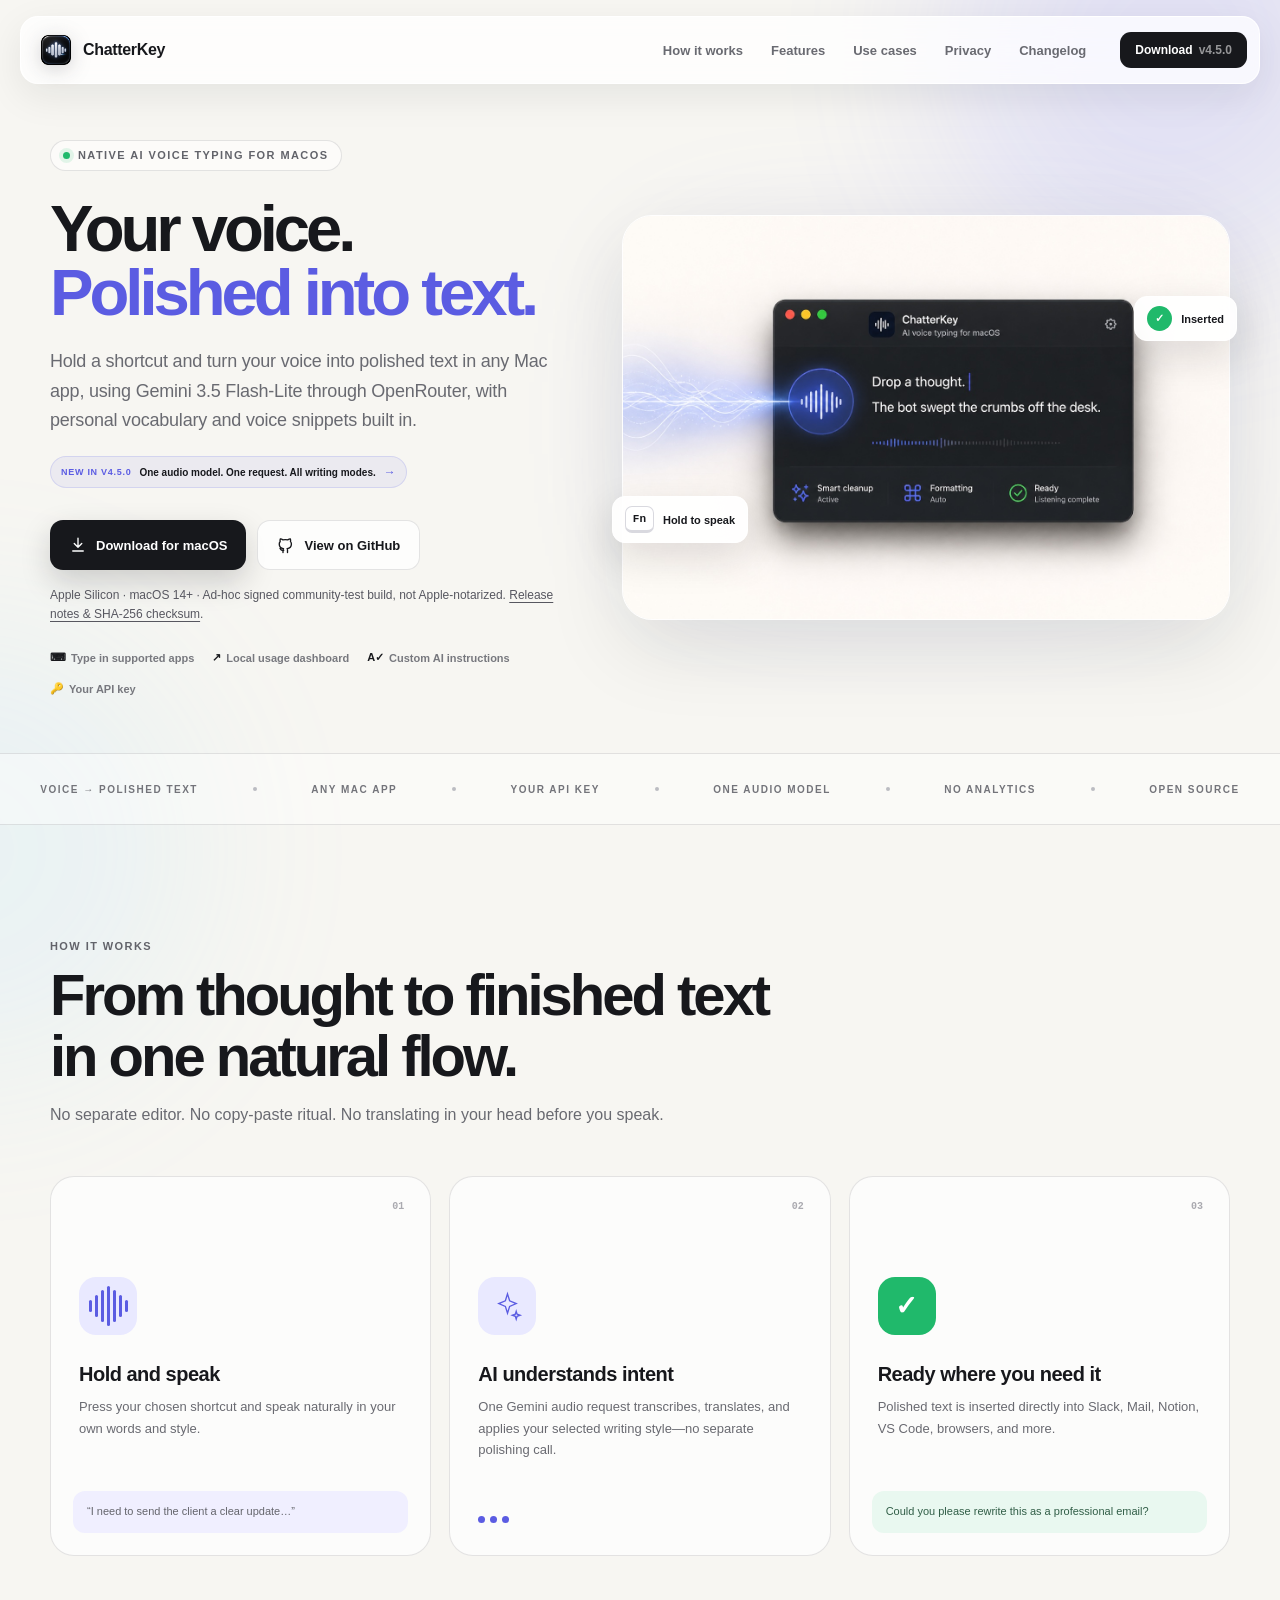
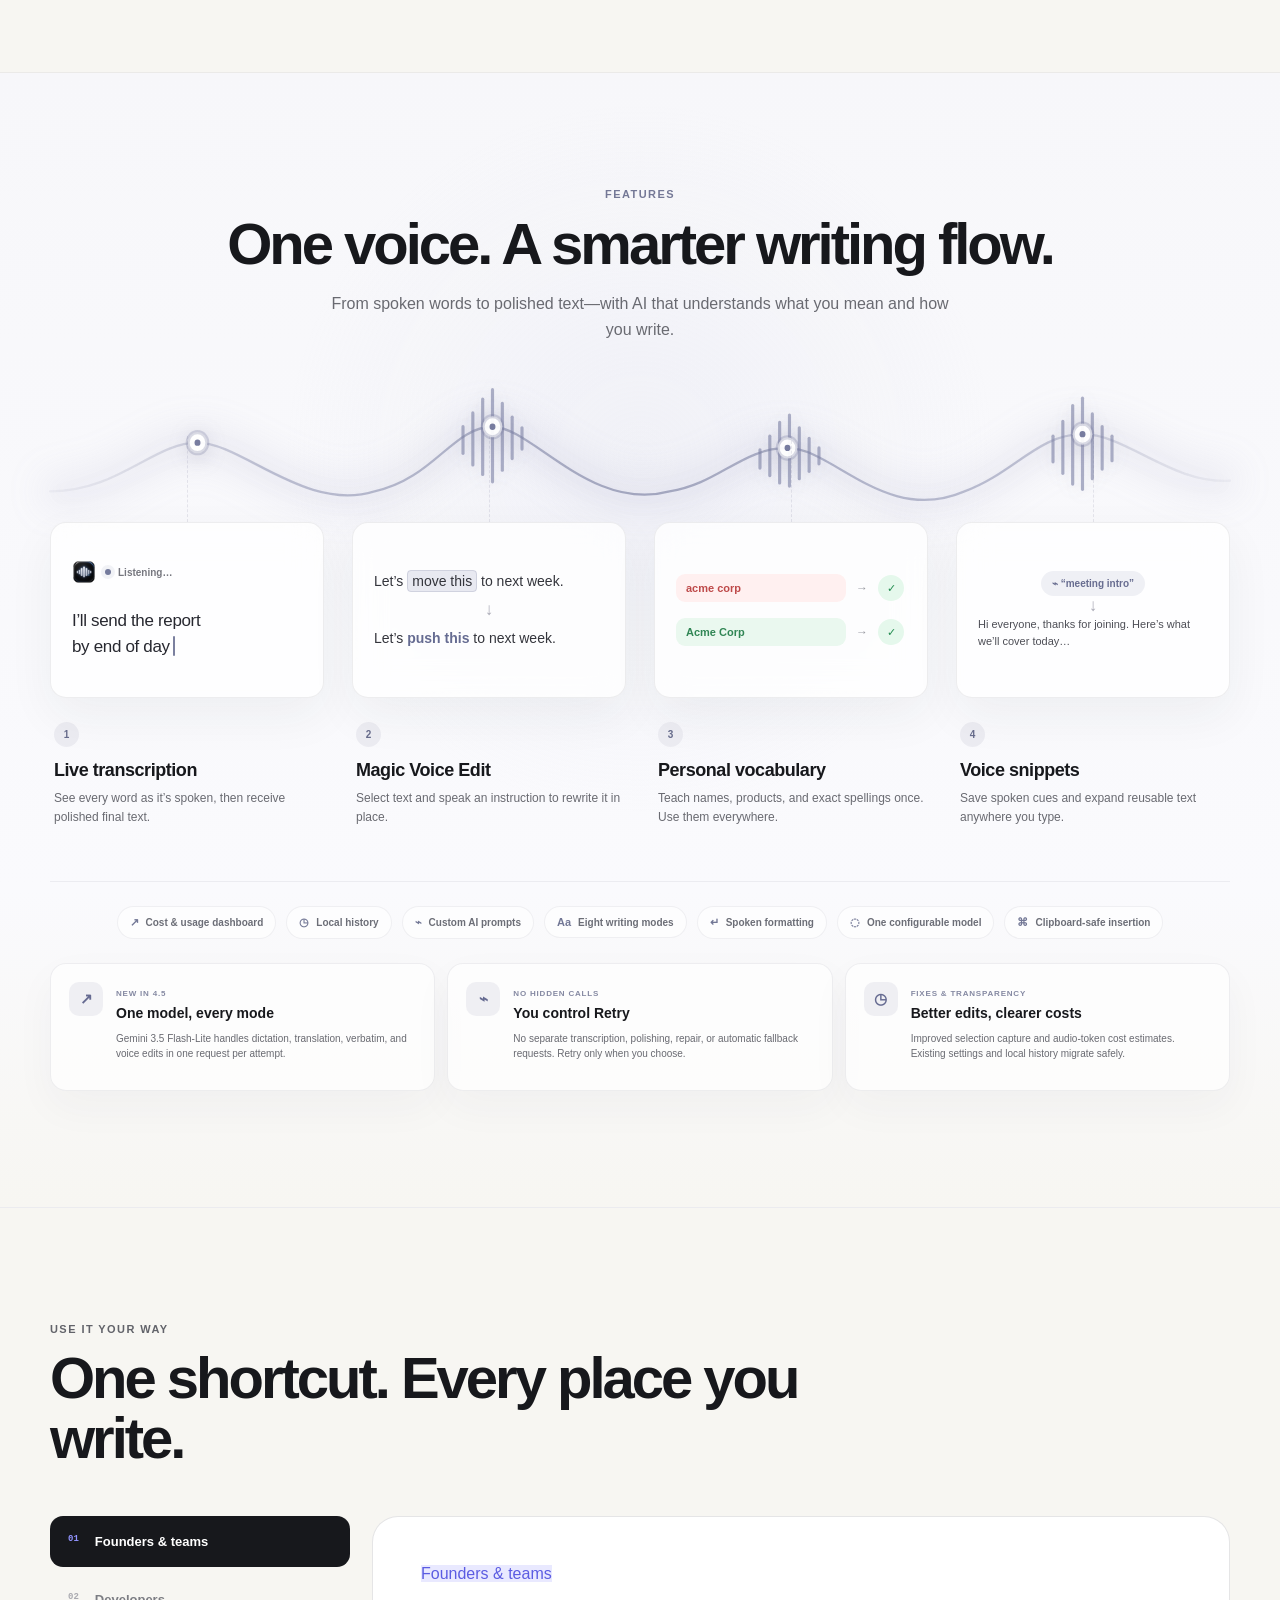
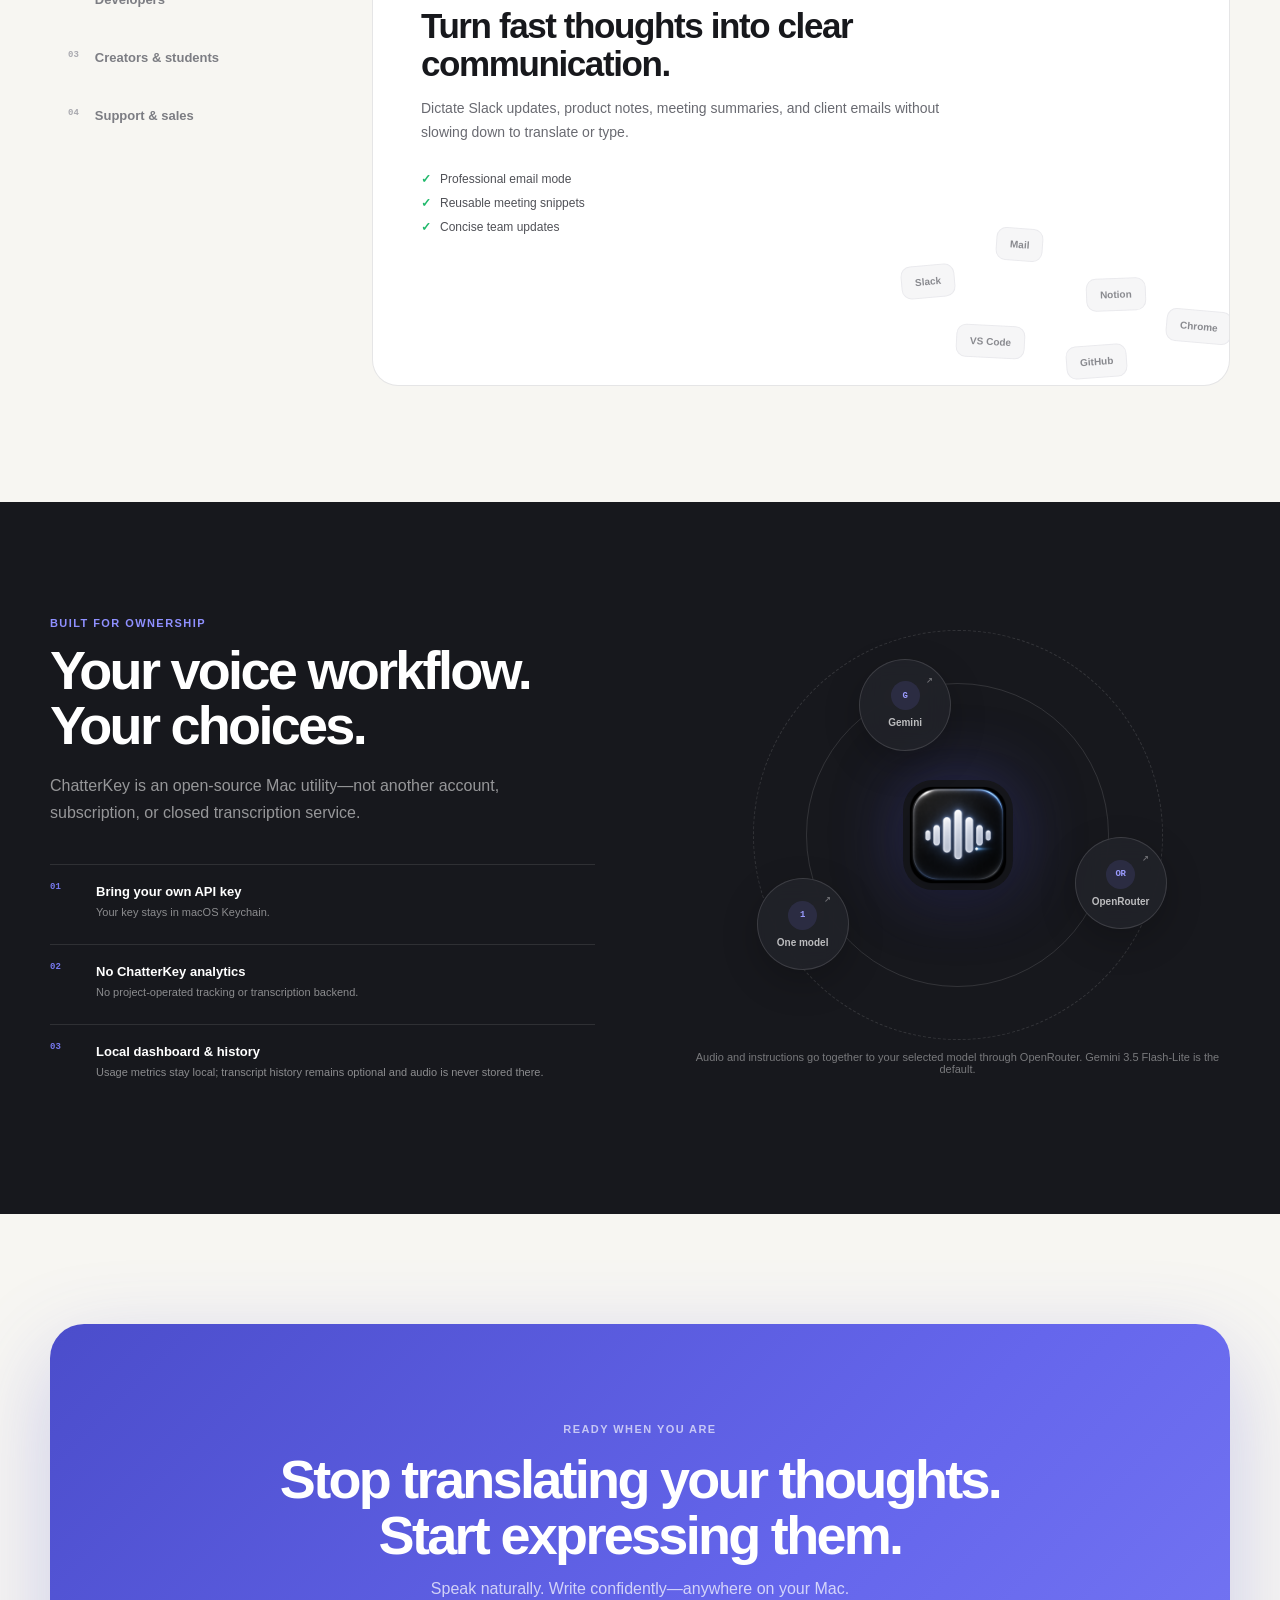
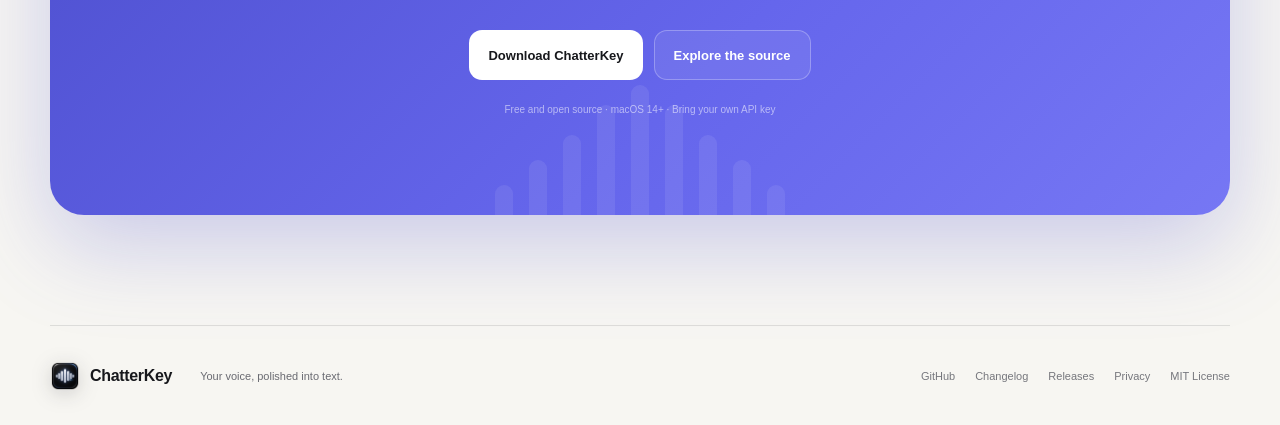
==== commit a4dc0e58: "Release ChatterKey v4.5.0: single-model audio processing" ====
--- a/docs/index.html
+++ b/docs/index.html
@@ -4,7 +4,7 @@
   <meta charset="utf-8">
   <meta name="viewport" content="width=device-width, initial-scale=1">
   <title>ChatterKey — AI voice typing for macOS</title>
-  <meta name="description" content="Turn natural speech into polished, ready-to-use text anywhere on your Mac. ChatterKey is a native, open-source AI voice typing utility with your choice of provider and model.">
+  <meta name="description" content="Turn natural speech into polished, ready-to-use text anywhere on your Mac. ChatterKey is a native, open-source AI voice typing utility using one configurable audio model through OpenRouter.">
   <meta name="theme-color" content="#f7f6f2">
   <meta property="og:title" content="ChatterKey — Your voice, polished into text">
   <meta property="og:description" content="Hold a shortcut, speak naturally, and insert ready-to-use English in any Mac app.">
@@ -14,7 +14,7 @@
   <meta name="twitter:card" content="summary_large_image">
   <link rel="icon" href="assets/app-icon.png" type="image/png">
   <link rel="apple-touch-icon" href="assets/app-icon.png">
-  <link rel="stylesheet" href="styles.css?v=20260825-6">
+  <link rel="stylesheet" href="styles.css?v=20260908-450">
   <script type="application/ld+json">
   {
     "@context": "https://schema.org",
@@ -23,9 +23,9 @@
     "applicationCategory": "UtilitiesApplication",
     "operatingSystem": "macOS 14 or later",
     "description": "AI voice typing for macOS that turns natural speech into polished, ready-to-use text.",
-    "softwareVersion": "0.4.0",
+    "softwareVersion": "4.5.0",
     "license": "https://opensource.org/license/mit",
-    "downloadUrl": "https://github.com/imhimansu28/ChatterKey/releases/download/v0.4.0/ChatterKey-v0.4.0.zip"
+    "downloadUrl": "https://github.com/imhimansu28/ChatterKey/releases/download/v4.5.0/ChatterKey-v4.5.0.zip"
   }
   </script>
 </head>
@@ -48,7 +48,7 @@
       <a href="#privacy">Privacy</a>
       <a href="https://github.com/imhimansu28/ChatterKey/blob/main/CHANGELOG.md">Changelog</a>
     </nav>
-    <a class="header-cta" href="https://github.com/imhimansu28/ChatterKey/releases/download/v0.4.0/ChatterKey-v0.4.0.zip" aria-label="Download ChatterKey version 0.4.0">Download <span>v0.4.0</span></a>
+    <a class="header-cta" href="https://github.com/imhimansu28/ChatterKey/releases/download/v4.5.0/ChatterKey-v4.5.0.zip" aria-label="Download ChatterKey version 4.5.0">Download <span>v4.5.0</span></a>
   </header>
 
   <main id="top">
@@ -56,12 +56,12 @@
       <div class="hero-copy reveal">
         <div class="eyebrow"><span class="status-dot"></span> Native AI voice typing for macOS</div>
         <h1>Your voice.<br><em>Polished into text.</em></h1>
-        <p class="hero-lead">Hold a shortcut and turn your voice into polished text in any Mac app, with personal vocabulary and reusable voice snippets built in.</p>
+        <p class="hero-lead">Hold a shortcut and turn your voice into polished text in any Mac app, using Gemini 3.5 Flash-Lite through OpenRouter, with personal vocabulary and voice snippets built in.</p>
         <a class="release-badge" href="https://github.com/imhimansu28/ChatterKey/releases/latest">
-          <span>New in v0.4.0</span><strong>Dashboard, cost insights, history, and custom prompts</strong><b>→</b>
+          <span>New in v4.5.0</span><strong>One audio model. One request. All writing modes.</strong><b>→</b>
         </a>
         <div class="hero-actions">
-          <a class="button button-primary" href="https://github.com/imhimansu28/ChatterKey/releases/download/v0.4.0/ChatterKey-v0.4.0.zip" aria-label="Download ChatterKey version 0.4.0 ZIP for macOS">
+          <a class="button button-primary" href="https://github.com/imhimansu28/ChatterKey/releases/download/v4.5.0/ChatterKey-v4.5.0.zip" aria-label="Download ChatterKey version 4.5.0 ZIP for macOS">
             <svg viewBox="0 0 24 24" aria-hidden="true"><path d="M12 3v12m0 0 5-5m-5 5-5-5M5 20h14"/></svg>
             Download for macOS
           </a>
@@ -70,8 +70,9 @@
             View on GitHub
           </a>
         </div>
+        <p class="download-note">Apple Silicon · macOS 14+ · Ad-hoc signed community-test build, not Apple-notarized. <a href="https://github.com/imhimansu28/ChatterKey/releases/tag/v4.5.0">Release notes &amp; SHA-256 checksum</a>.</p>
         <div class="hero-proof">
-          <span><b>⌨</b> Works in every app</span>
+          <span><b>⌨</b> Type in supported apps</span>
           <span><b>↗</b> Local usage dashboard</span>
           <span><b>A✓</b> Custom AI instructions</span>
           <span><b>🔑</b> Your API key</span>
@@ -88,7 +89,7 @@
 
     <section class="trust-strip" aria-label="Product principles">
       <div class="marquee">
-        <span>VOICE → POLISHED TEXT</span><i></i><span>ANY MAC APP</span><i></i><span>YOUR API KEY</span><i></i><span>YOUR MODELS</span><i></i><span>NO ANALYTICS</span><i></i><span>OPEN SOURCE</span>
+        <span>VOICE → POLISHED TEXT</span><i></i><span>ANY MAC APP</span><i></i><span>YOUR API KEY</span><i></i><span>ONE AUDIO MODEL</span><i></i><span>NO ANALYTICS</span><i></i><span>OPEN SOURCE</span>
       </div>
     </section>
 
@@ -111,7 +112,7 @@
           <div class="step-number">02</div>
           <div class="step-icon"><svg viewBox="0 0 32 32" aria-hidden="true"><path d="M16 3l2.2 7.1L25 13l-6.8 2.9L16 23l-2.2-7.1L7 13l6.8-2.9L16 3Z"/><path d="m25 21 .9 2.9L29 25l-3.1 1.1L25 29l-.9-2.9L21 25l3.1-1.1L25 21Z"/></svg></div>
           <h3>AI understands intent</h3>
-          <p>ChatterKey transcribes, translates, cleans filler words, and applies your selected writing style.</p>
+          <p>One Gemini audio request transcribes, translates, and applies your selected writing style—no separate polishing call.</p>
           <div class="processing-line"><span></span><span></span><span></span></div>
         </article>
         <article class="step-card reveal delay-two">
@@ -172,21 +173,21 @@
         </div>
 
         <div class="feature-extras reveal" aria-label="More ChatterKey features">
-          <span><b>↗</b> Cost & usage dashboard</span><span><b>◷</b> Local history</span><span><b>⌁</b> Custom AI prompts</span><span><b>Aa</b> Eight writing modes</span><span><b>↵</b> Spoken formatting</span><span><b>◌</b> Your provider and models</span><span><b>⌘</b> Clipboard-safe insertion</span>
-        </div>
-
-        <div class="release-highlights reveal" aria-label="New in ChatterKey version 0.4.0">
+          <span><b>↗</b> Cost & usage dashboard</span><span><b>◷</b> Local history</span><span><b>⌁</b> Custom AI prompts</span><span><b>Aa</b> Eight writing modes</span><span><b>↵</b> Spoken formatting</span><span><b>◌</b> One configurable model</span><span><b>⌘</b> Clipboard-safe insertion</span>
+        </div>
+
+        <div class="release-highlights reveal" aria-label="New in ChatterKey version 4.5.0">
           <article>
             <span class="highlight-icon">↗</span>
-            <div><small>NEW IN 0.4</small><h3>Know your voice workflow</h3><p>Track words, speaking time, activity, and whole-process provider cost estimates locally.</p></div>
+            <div><small>NEW IN 4.5</small><h3>One model, every mode</h3><p>Gemini 3.5 Flash-Lite handles dictation, translation, verbatim, and voice edits in one request per attempt.</p></div>
           </article>
           <article>
             <span class="highlight-icon">⌁</span>
-            <div><small>FULL CONTROL</small><h3>Shape the AI instructions</h3><p>Edit the system prompt and preview the exact writing instructions sent to your provider.</p></div>
+            <div><small>NO HIDDEN CALLS</small><h3>You control Retry</h3><p>No separate transcription, polishing, repair, or automatic fallback requests. Retry only when you choose.</p></div>
           </article>
           <article>
             <span class="highlight-icon">◷</span>
-            <div><small>LESS CLUTTER</small><h3>Dashboard and history together</h3><p>Review usage insights and complete local history from one unified Settings window.</p></div>
+            <div><small>FIXES &amp; TRANSPARENCY</small><h3>Better edits, clearer costs</h3><p>Improved selection capture and audio-token cost estimates. Existing settings and local history migrate safely.</p></div>
           </article>
         </div>
       </div>
@@ -254,17 +255,17 @@
             <div class="orbit orbit-one"></div>
             <div class="orbit orbit-two"></div>
             <div class="key-core"><img src="assets/app-icon.png" alt="" width="72" height="72"></div>
-            <a class="provider provider-one" href="https://platform.openai.com/docs/models" target="_blank" rel="noreferrer" aria-label="Explore OpenAI models">
-              <span class="provider-mark">AI</span><span>OpenAI</span>
+            <a class="provider provider-one" href="https://ai.google.dev/gemini-api/docs/models/gemini-3.5-flash-lite" target="_blank" rel="noreferrer" aria-label="Explore Gemini audio models">
+              <span class="provider-mark">G</span><span>Gemini</span>
             </a>
             <a class="provider provider-two" href="https://openrouter.ai/models" target="_blank" rel="noreferrer" aria-label="Explore OpenRouter models">
               <span class="provider-mark">OR</span><span>OpenRouter</span>
             </a>
-            <a class="provider provider-three" href="https://github.com/imhimansu28/ChatterKey#default-provider-configuration" target="_blank" rel="noreferrer" aria-label="Read about custom provider configuration">
-              <span class="provider-mark">{ }</span><span>Custom</span>
+            <a class="provider provider-three" href="https://github.com/imhimansu28/ChatterKey#default-provider-configuration" target="_blank" rel="noreferrer" aria-label="Read about single-model configuration">
+              <span class="provider-mark">1</span><span>One model</span>
             </a>
           </div>
-          <p>Audio goes directly to your selected provider. Click a node to explore its models.</p>
+          <p>Audio and instructions go together to your selected model through OpenRouter. Gemini 3.5 Flash-Lite is the default.</p>
         </div>
       </div>
     </section>
@@ -275,7 +276,7 @@
       <h2>Stop translating your thoughts.<br>Start expressing them.</h2>
       <p>Speak naturally. Write confidently—anywhere on your Mac.</p>
       <div class="hero-actions centered">
-        <a class="button button-light" href="https://github.com/imhimansu28/ChatterKey/releases/download/v0.4.0/ChatterKey-v0.4.0.zip" aria-label="Download ChatterKey version 0.4.0 ZIP for macOS">Download ChatterKey</a>
+        <a class="button button-light" href="https://github.com/imhimansu28/ChatterKey/releases/download/v4.5.0/ChatterKey-v4.5.0.zip" aria-label="Download ChatterKey version 4.5.0 ZIP for macOS">Download ChatterKey</a>
         <a class="button button-ghost" href="https://github.com/imhimansu28/ChatterKey">Explore the source</a>
       </div>
       <small>Free and open source · macOS 14+ · Bring your own API key</small>
--- a/docs/styles.css
+++ b/docs/styles.css
@@ -321,3 +321,7 @@
   *, *::before, *::after { scroll-behavior: auto !important; animation-duration: .01ms !important; animation-iteration-count: 1 !important; transition-duration: .01ms !important; }
   .reveal, .reveal.reveal-pending { opacity: 1; transform: none; }
 }
+
+/* Keep community-build limitations visible beside the download action. */
+.download-note { max-width: 560px; margin: 16px 0; font-size: 12px; line-height: 1.6; color: #575760; }
+.download-note a { text-decoration: underline; text-underline-offset: 3px; }
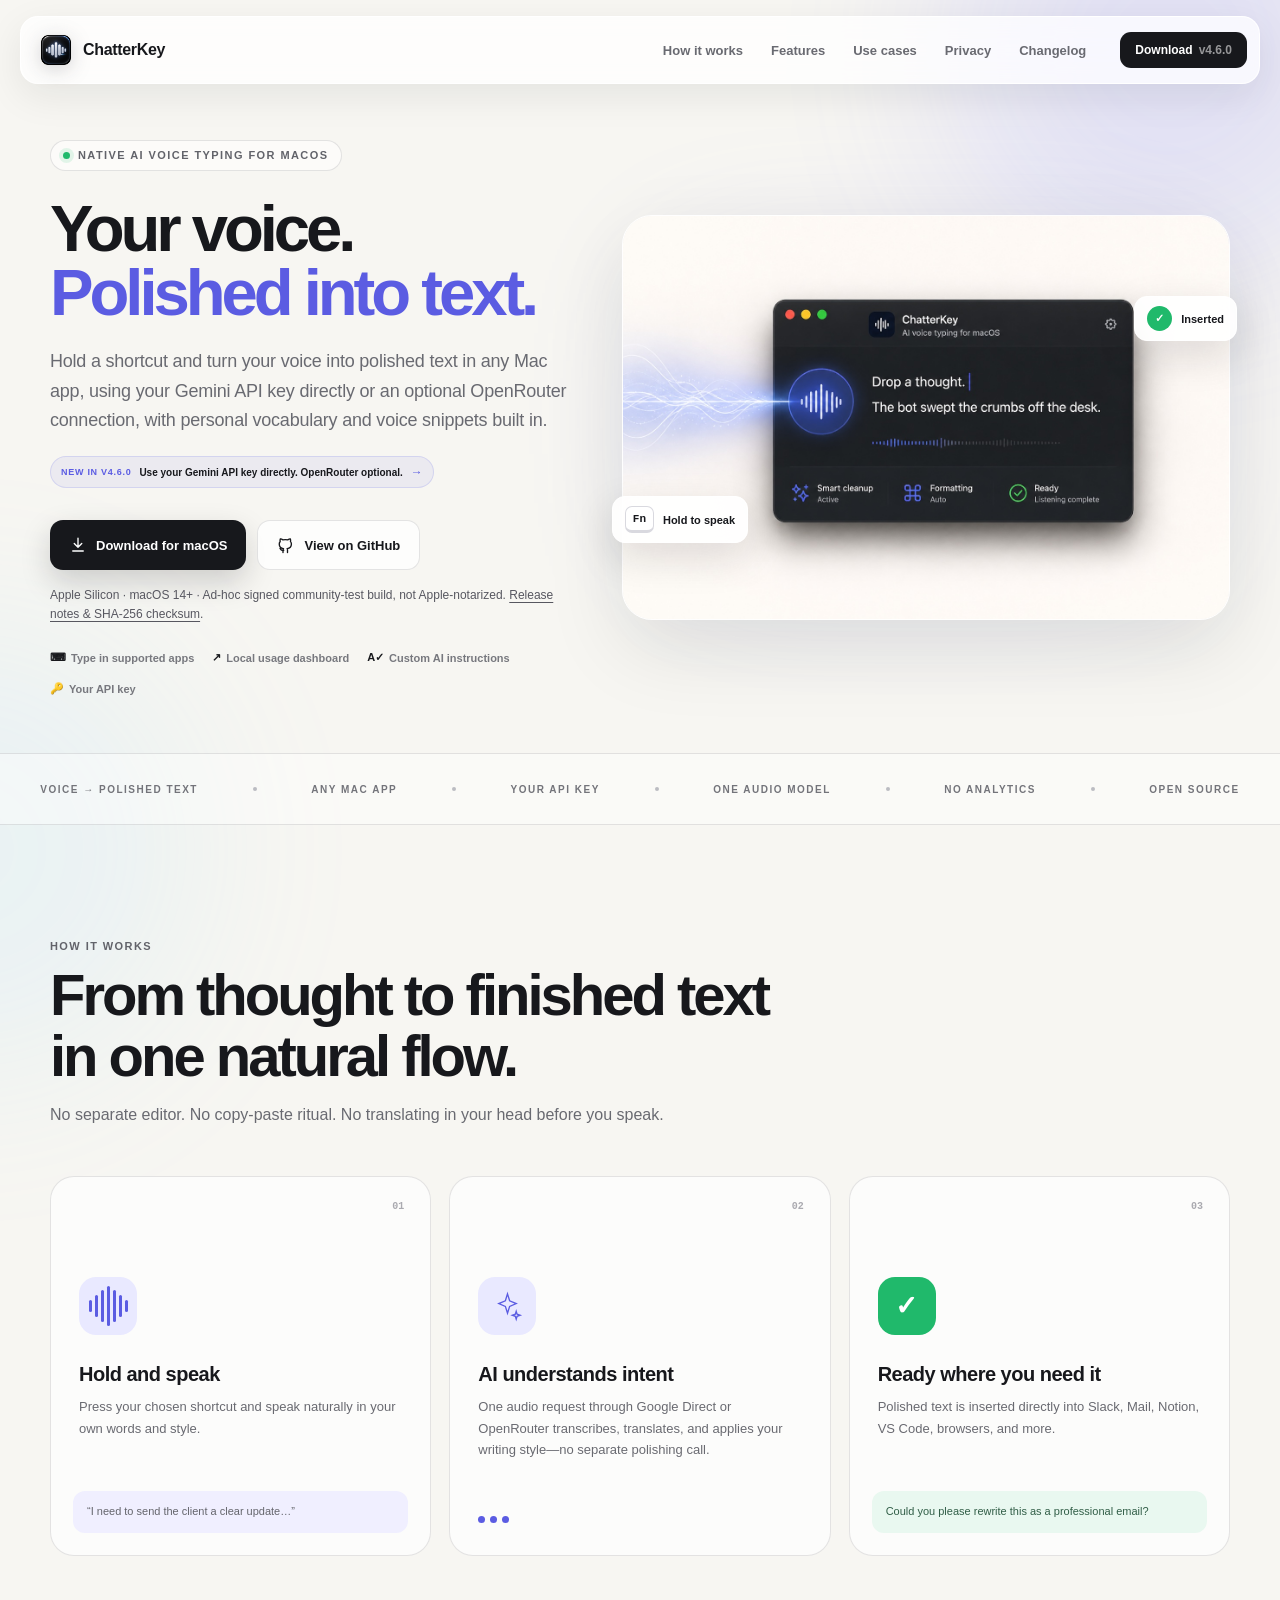
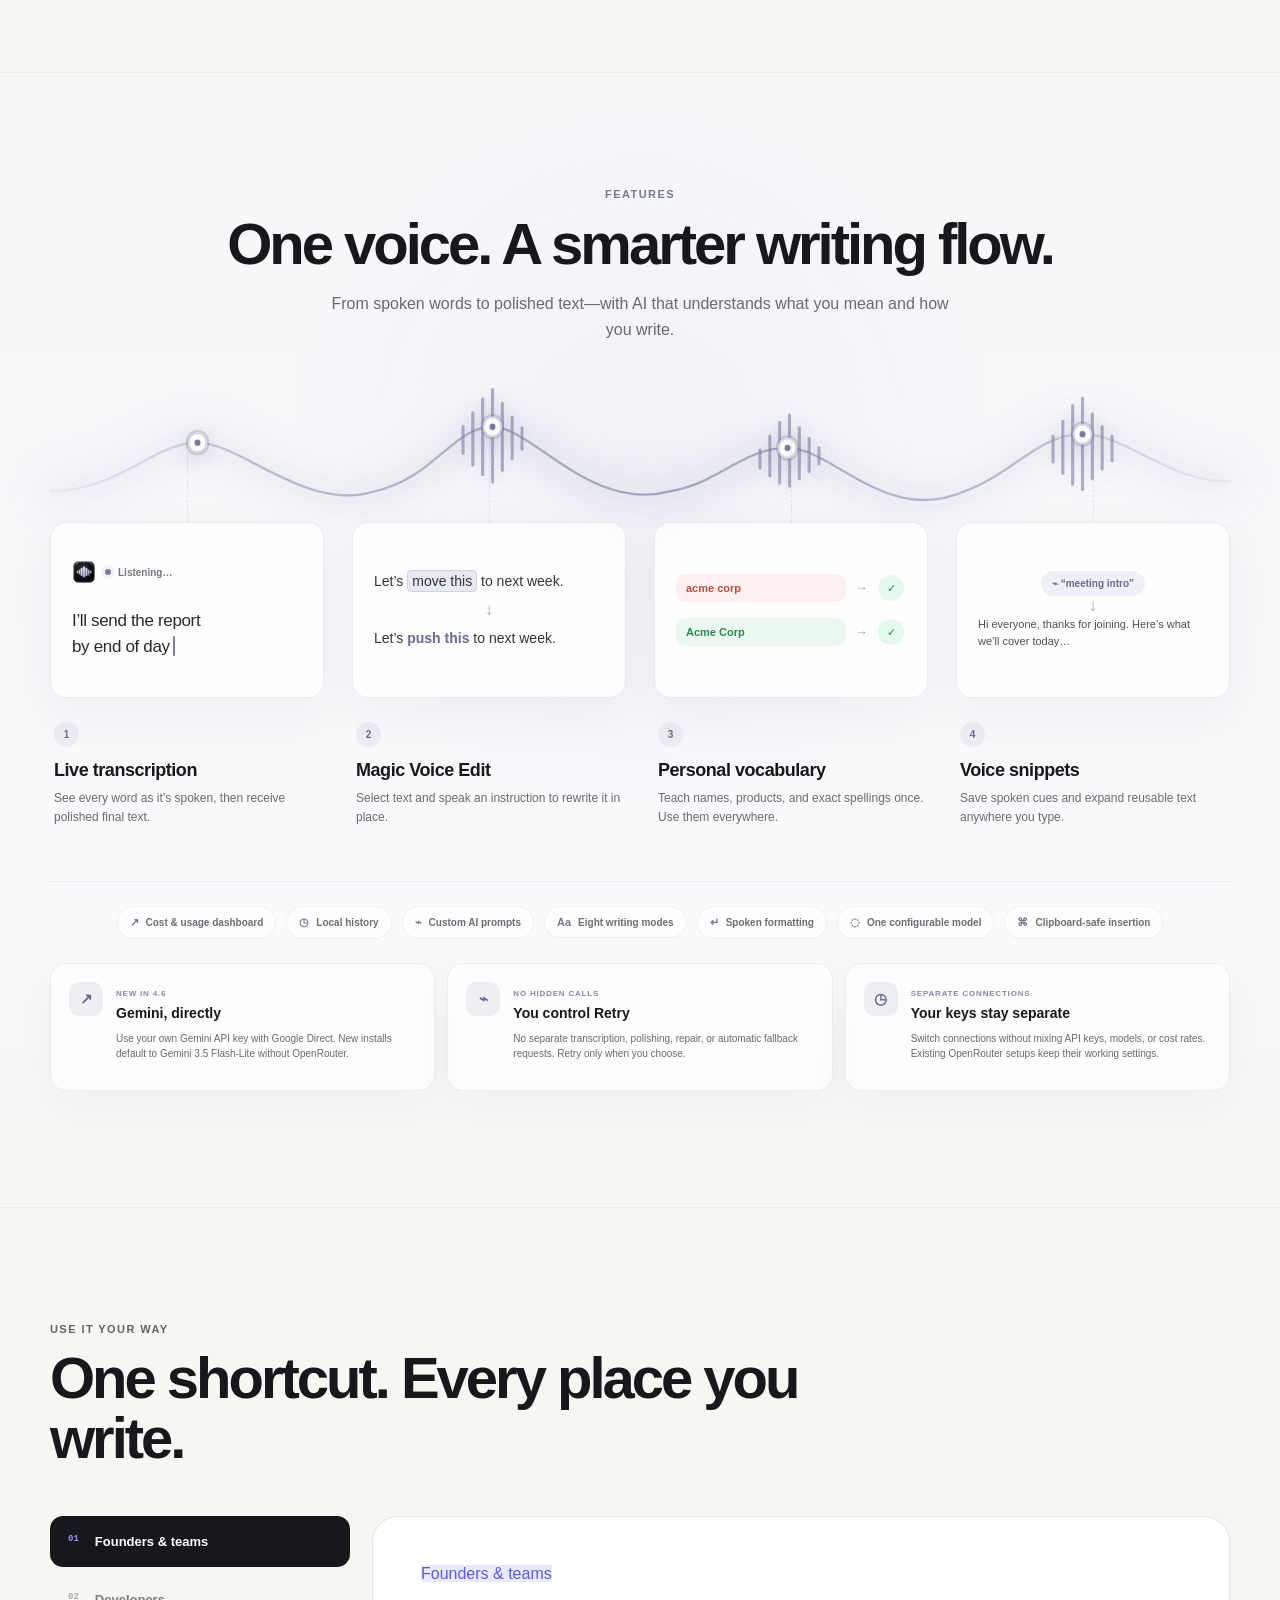
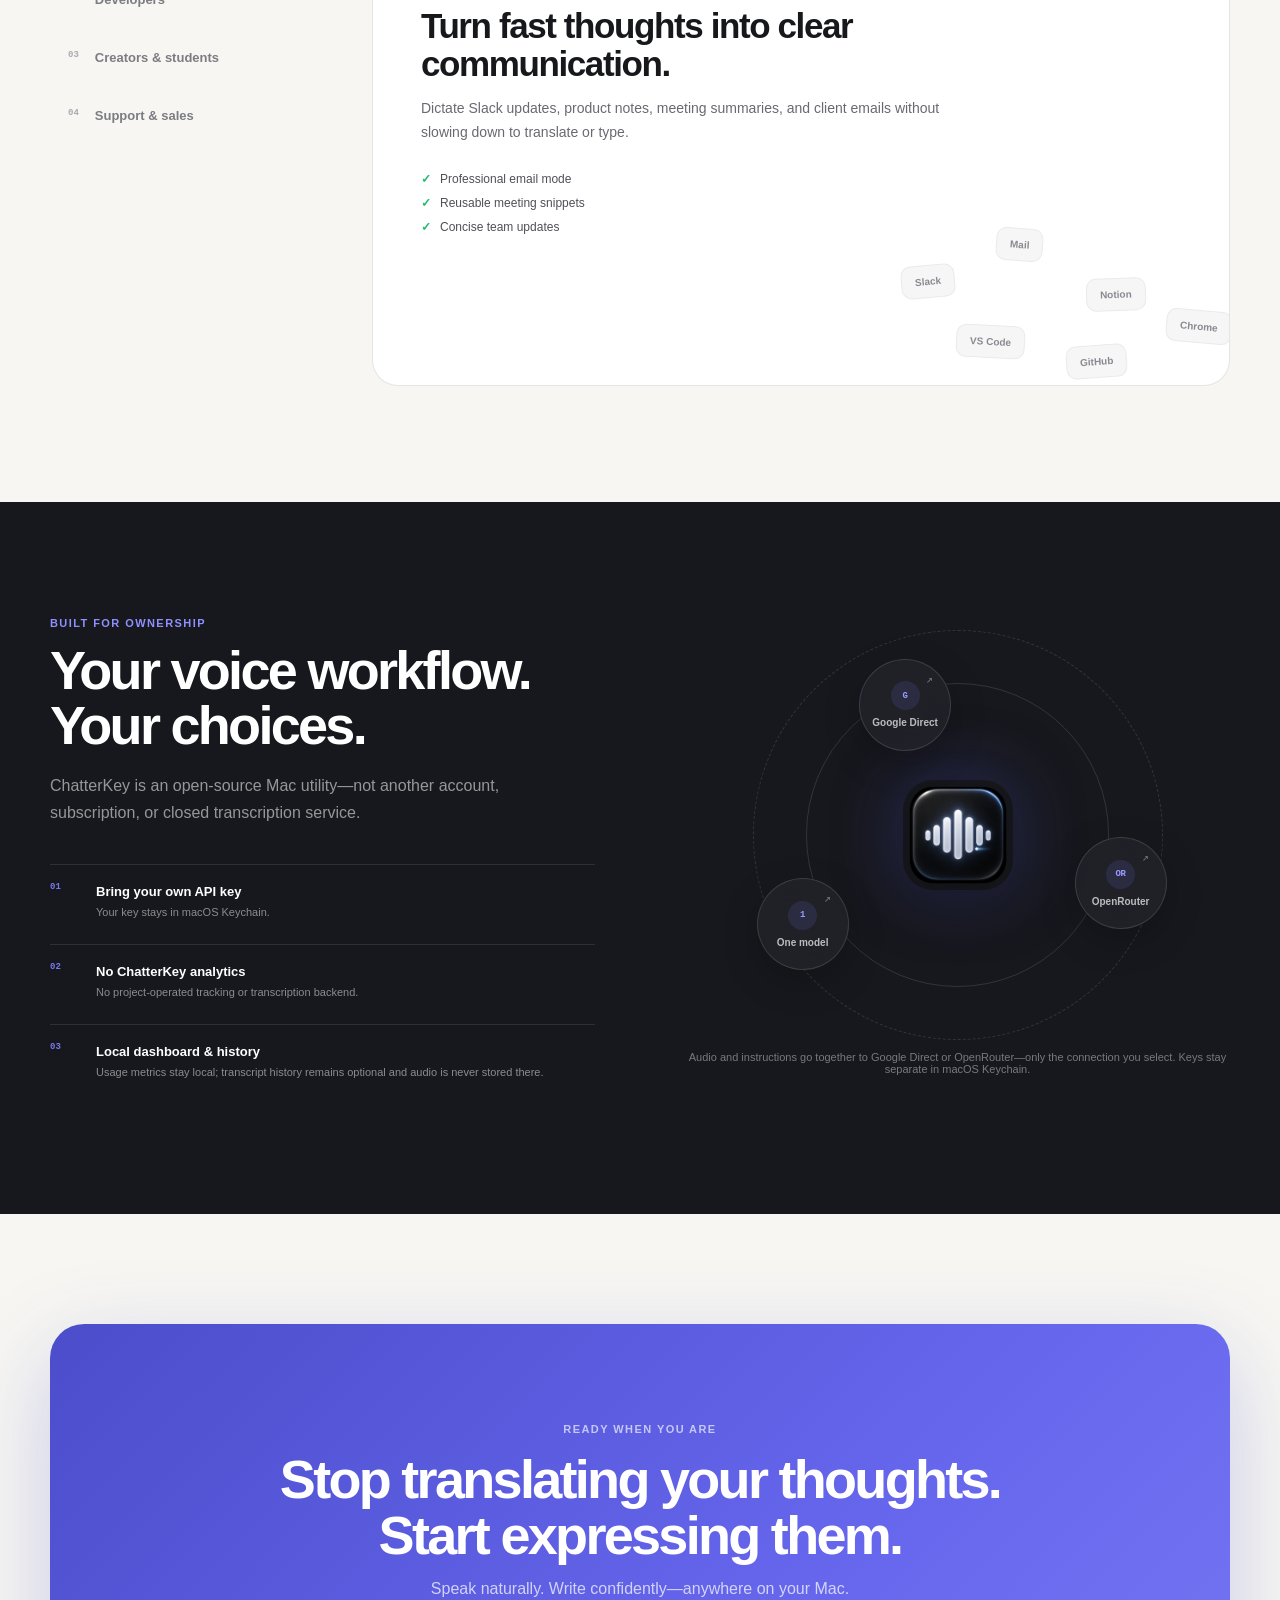
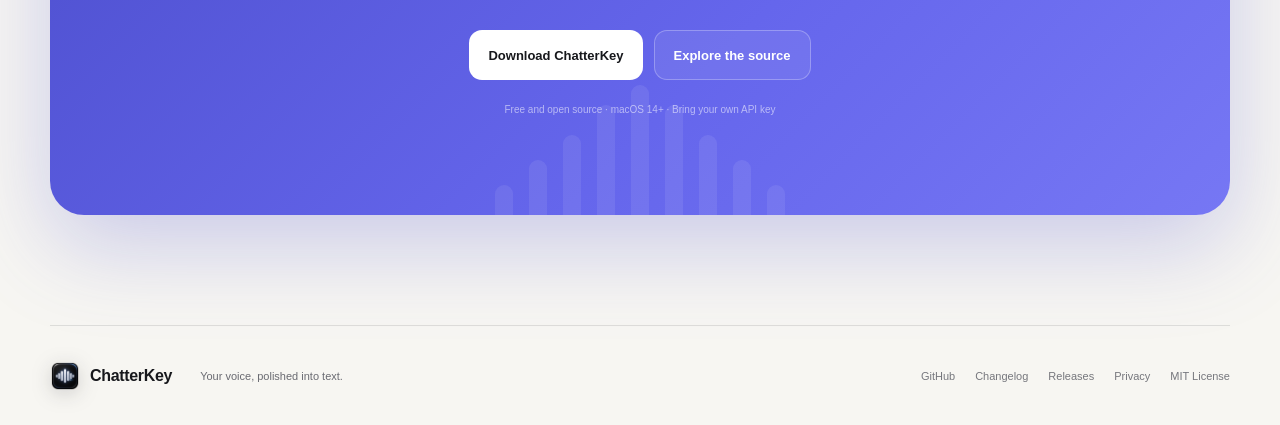
==== commit 67ba53c0: "Release ChatterKey v4.6.0 with Google Direct support" ====
--- a/docs/index.html
+++ b/docs/index.html
@@ -4,7 +4,7 @@
   <meta charset="utf-8">
   <meta name="viewport" content="width=device-width, initial-scale=1">
   <title>ChatterKey — AI voice typing for macOS</title>
-  <meta name="description" content="Turn natural speech into polished, ready-to-use text anywhere on your Mac. ChatterKey is a native, open-source AI voice typing utility using one configurable audio model through OpenRouter.">
+  <meta name="description" content="Turn natural speech into polished, ready-to-use text anywhere on your Mac. ChatterKey is a native, open-source AI voice typing utility using one configurable audio model through Google Direct or OpenRouter.">
   <meta name="theme-color" content="#f7f6f2">
   <meta property="og:title" content="ChatterKey — Your voice, polished into text">
   <meta property="og:description" content="Hold a shortcut, speak naturally, and insert ready-to-use English in any Mac app.">
@@ -23,9 +23,9 @@
     "applicationCategory": "UtilitiesApplication",
     "operatingSystem": "macOS 14 or later",
     "description": "AI voice typing for macOS that turns natural speech into polished, ready-to-use text.",
-    "softwareVersion": "4.5.0",
+    "softwareVersion": "4.6.0",
     "license": "https://opensource.org/license/mit",
-    "downloadUrl": "https://github.com/imhimansu28/ChatterKey/releases/download/v4.5.0/ChatterKey-v4.5.0.zip"
+    "downloadUrl": "https://github.com/imhimansu28/ChatterKey/releases/download/v4.6.0/ChatterKey-v4.6.0.zip"
   }
   </script>
 </head>
@@ -48,7 +48,7 @@
       <a href="#privacy">Privacy</a>
       <a href="https://github.com/imhimansu28/ChatterKey/blob/main/CHANGELOG.md">Changelog</a>
     </nav>
-    <a class="header-cta" href="https://github.com/imhimansu28/ChatterKey/releases/download/v4.5.0/ChatterKey-v4.5.0.zip" aria-label="Download ChatterKey version 4.5.0">Download <span>v4.5.0</span></a>
+    <a class="header-cta" href="https://github.com/imhimansu28/ChatterKey/releases/download/v4.6.0/ChatterKey-v4.6.0.zip" aria-label="Download ChatterKey version 4.6.0">Download <span>v4.6.0</span></a>
   </header>
 
   <main id="top">
@@ -56,12 +56,12 @@
       <div class="hero-copy reveal">
         <div class="eyebrow"><span class="status-dot"></span> Native AI voice typing for macOS</div>
         <h1>Your voice.<br><em>Polished into text.</em></h1>
-        <p class="hero-lead">Hold a shortcut and turn your voice into polished text in any Mac app, using Gemini 3.5 Flash-Lite through OpenRouter, with personal vocabulary and voice snippets built in.</p>
+        <p class="hero-lead">Hold a shortcut and turn your voice into polished text in any Mac app, using your Gemini API key directly or an optional OpenRouter connection, with personal vocabulary and voice snippets built in.</p>
         <a class="release-badge" href="https://github.com/imhimansu28/ChatterKey/releases/latest">
-          <span>New in v4.5.0</span><strong>One audio model. One request. All writing modes.</strong><b>→</b>
+          <span>New in v4.6.0</span><strong>Use your Gemini API key directly. OpenRouter optional.</strong><b>→</b>
         </a>
         <div class="hero-actions">
-          <a class="button button-primary" href="https://github.com/imhimansu28/ChatterKey/releases/download/v4.5.0/ChatterKey-v4.5.0.zip" aria-label="Download ChatterKey version 4.5.0 ZIP for macOS">
+          <a class="button button-primary" href="https://github.com/imhimansu28/ChatterKey/releases/download/v4.6.0/ChatterKey-v4.6.0.zip" aria-label="Download ChatterKey version 4.6.0 ZIP for macOS">
             <svg viewBox="0 0 24 24" aria-hidden="true"><path d="M12 3v12m0 0 5-5m-5 5-5-5M5 20h14"/></svg>
             Download for macOS
           </a>
@@ -70,7 +70,7 @@
             View on GitHub
           </a>
         </div>
-        <p class="download-note">Apple Silicon · macOS 14+ · Ad-hoc signed community-test build, not Apple-notarized. <a href="https://github.com/imhimansu28/ChatterKey/releases/tag/v4.5.0">Release notes &amp; SHA-256 checksum</a>.</p>
+        <p class="download-note">Apple Silicon · macOS 14+ · Ad-hoc signed community-test build, not Apple-notarized. <a href="https://github.com/imhimansu28/ChatterKey/releases/tag/v4.6.0">Release notes &amp; SHA-256 checksum</a>.</p>
         <div class="hero-proof">
           <span><b>⌨</b> Type in supported apps</span>
           <span><b>↗</b> Local usage dashboard</span>
@@ -112,7 +112,7 @@
           <div class="step-number">02</div>
           <div class="step-icon"><svg viewBox="0 0 32 32" aria-hidden="true"><path d="M16 3l2.2 7.1L25 13l-6.8 2.9L16 23l-2.2-7.1L7 13l6.8-2.9L16 3Z"/><path d="m25 21 .9 2.9L29 25l-3.1 1.1L25 29l-.9-2.9L21 25l3.1-1.1L25 21Z"/></svg></div>
           <h3>AI understands intent</h3>
-          <p>One Gemini audio request transcribes, translates, and applies your selected writing style—no separate polishing call.</p>
+          <p>One audio request through Google Direct or OpenRouter transcribes, translates, and applies your writing style—no separate polishing call.</p>
           <div class="processing-line"><span></span><span></span><span></span></div>
         </article>
         <article class="step-card reveal delay-two">
@@ -176,10 +176,10 @@
           <span><b>↗</b> Cost & usage dashboard</span><span><b>◷</b> Local history</span><span><b>⌁</b> Custom AI prompts</span><span><b>Aa</b> Eight writing modes</span><span><b>↵</b> Spoken formatting</span><span><b>◌</b> One configurable model</span><span><b>⌘</b> Clipboard-safe insertion</span>
         </div>
 
-        <div class="release-highlights reveal" aria-label="New in ChatterKey version 4.5.0">
+        <div class="release-highlights reveal" aria-label="New in ChatterKey version 4.6.0">
           <article>
             <span class="highlight-icon">↗</span>
-            <div><small>NEW IN 4.5</small><h3>One model, every mode</h3><p>Gemini 3.5 Flash-Lite handles dictation, translation, verbatim, and voice edits in one request per attempt.</p></div>
+            <div><small>NEW IN 4.6</small><h3>Gemini, directly</h3><p>Use your own Gemini API key with Google Direct. New installs default to Gemini 3.5 Flash-Lite without OpenRouter.</p></div>
           </article>
           <article>
             <span class="highlight-icon">⌁</span>
@@ -187,7 +187,7 @@
           </article>
           <article>
             <span class="highlight-icon">◷</span>
-            <div><small>FIXES &amp; TRANSPARENCY</small><h3>Better edits, clearer costs</h3><p>Improved selection capture and audio-token cost estimates. Existing settings and local history migrate safely.</p></div>
+            <div><small>SEPARATE CONNECTIONS</small><h3>Your keys stay separate</h3><p>Switch connections without mixing API keys, models, or cost rates. Existing OpenRouter setups keep their working settings.</p></div>
           </article>
         </div>
       </div>
@@ -256,7 +256,7 @@
             <div class="orbit orbit-two"></div>
             <div class="key-core"><img src="assets/app-icon.png" alt="" width="72" height="72"></div>
             <a class="provider provider-one" href="https://ai.google.dev/gemini-api/docs/models/gemini-3.5-flash-lite" target="_blank" rel="noreferrer" aria-label="Explore Gemini audio models">
-              <span class="provider-mark">G</span><span>Gemini</span>
+              <span class="provider-mark">G</span><span>Google Direct</span>
             </a>
             <a class="provider provider-two" href="https://openrouter.ai/models" target="_blank" rel="noreferrer" aria-label="Explore OpenRouter models">
               <span class="provider-mark">OR</span><span>OpenRouter</span>
@@ -265,7 +265,7 @@
               <span class="provider-mark">1</span><span>One model</span>
             </a>
           </div>
-          <p>Audio and instructions go together to your selected model through OpenRouter. Gemini 3.5 Flash-Lite is the default.</p>
+          <p>Audio and instructions go together to Google Direct or OpenRouter—only the connection you select. Keys stay separate in macOS Keychain.</p>
         </div>
       </div>
     </section>
@@ -276,7 +276,7 @@
       <h2>Stop translating your thoughts.<br>Start expressing them.</h2>
       <p>Speak naturally. Write confidently—anywhere on your Mac.</p>
       <div class="hero-actions centered">
-        <a class="button button-light" href="https://github.com/imhimansu28/ChatterKey/releases/download/v4.5.0/ChatterKey-v4.5.0.zip" aria-label="Download ChatterKey version 4.5.0 ZIP for macOS">Download ChatterKey</a>
+        <a class="button button-light" href="https://github.com/imhimansu28/ChatterKey/releases/download/v4.6.0/ChatterKey-v4.6.0.zip" aria-label="Download ChatterKey version 4.6.0 ZIP for macOS">Download ChatterKey</a>
         <a class="button button-ghost" href="https://github.com/imhimansu28/ChatterKey">Explore the source</a>
       </div>
       <small>Free and open source · macOS 14+ · Bring your own API key</small>
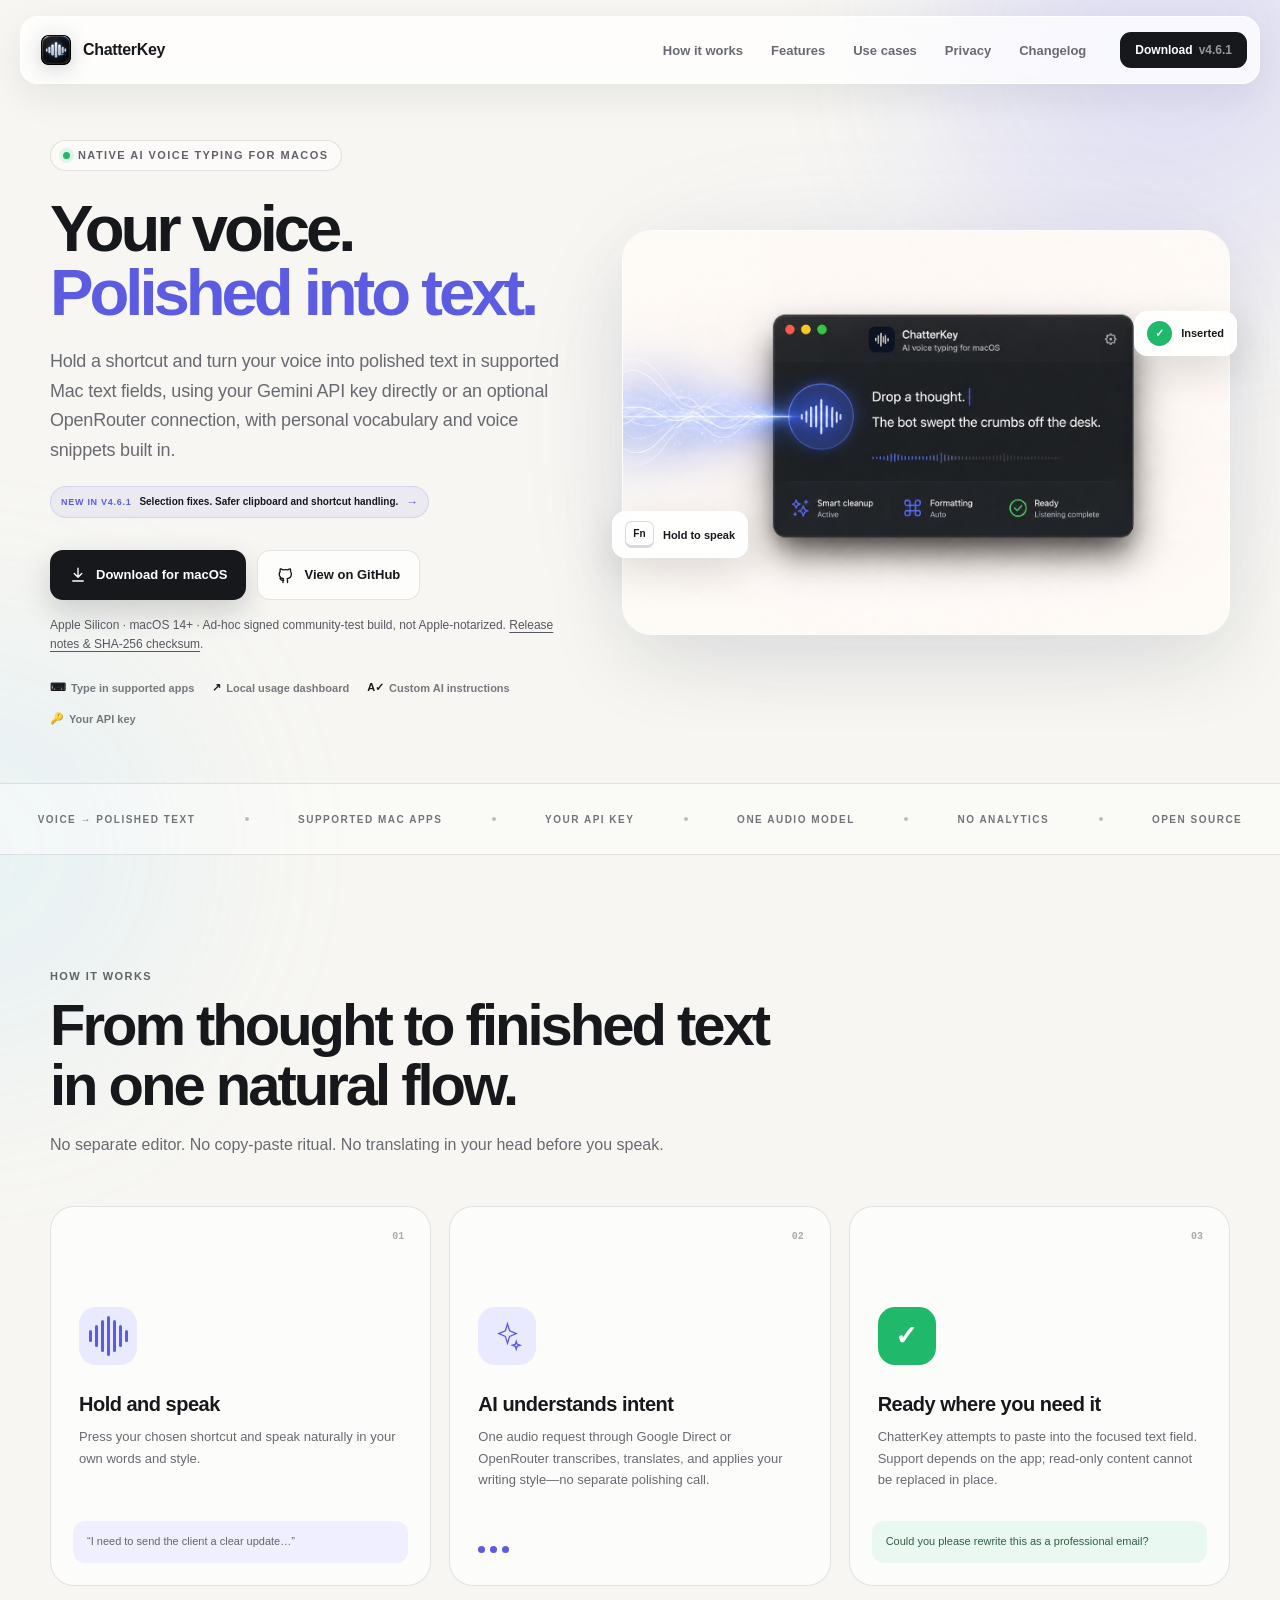
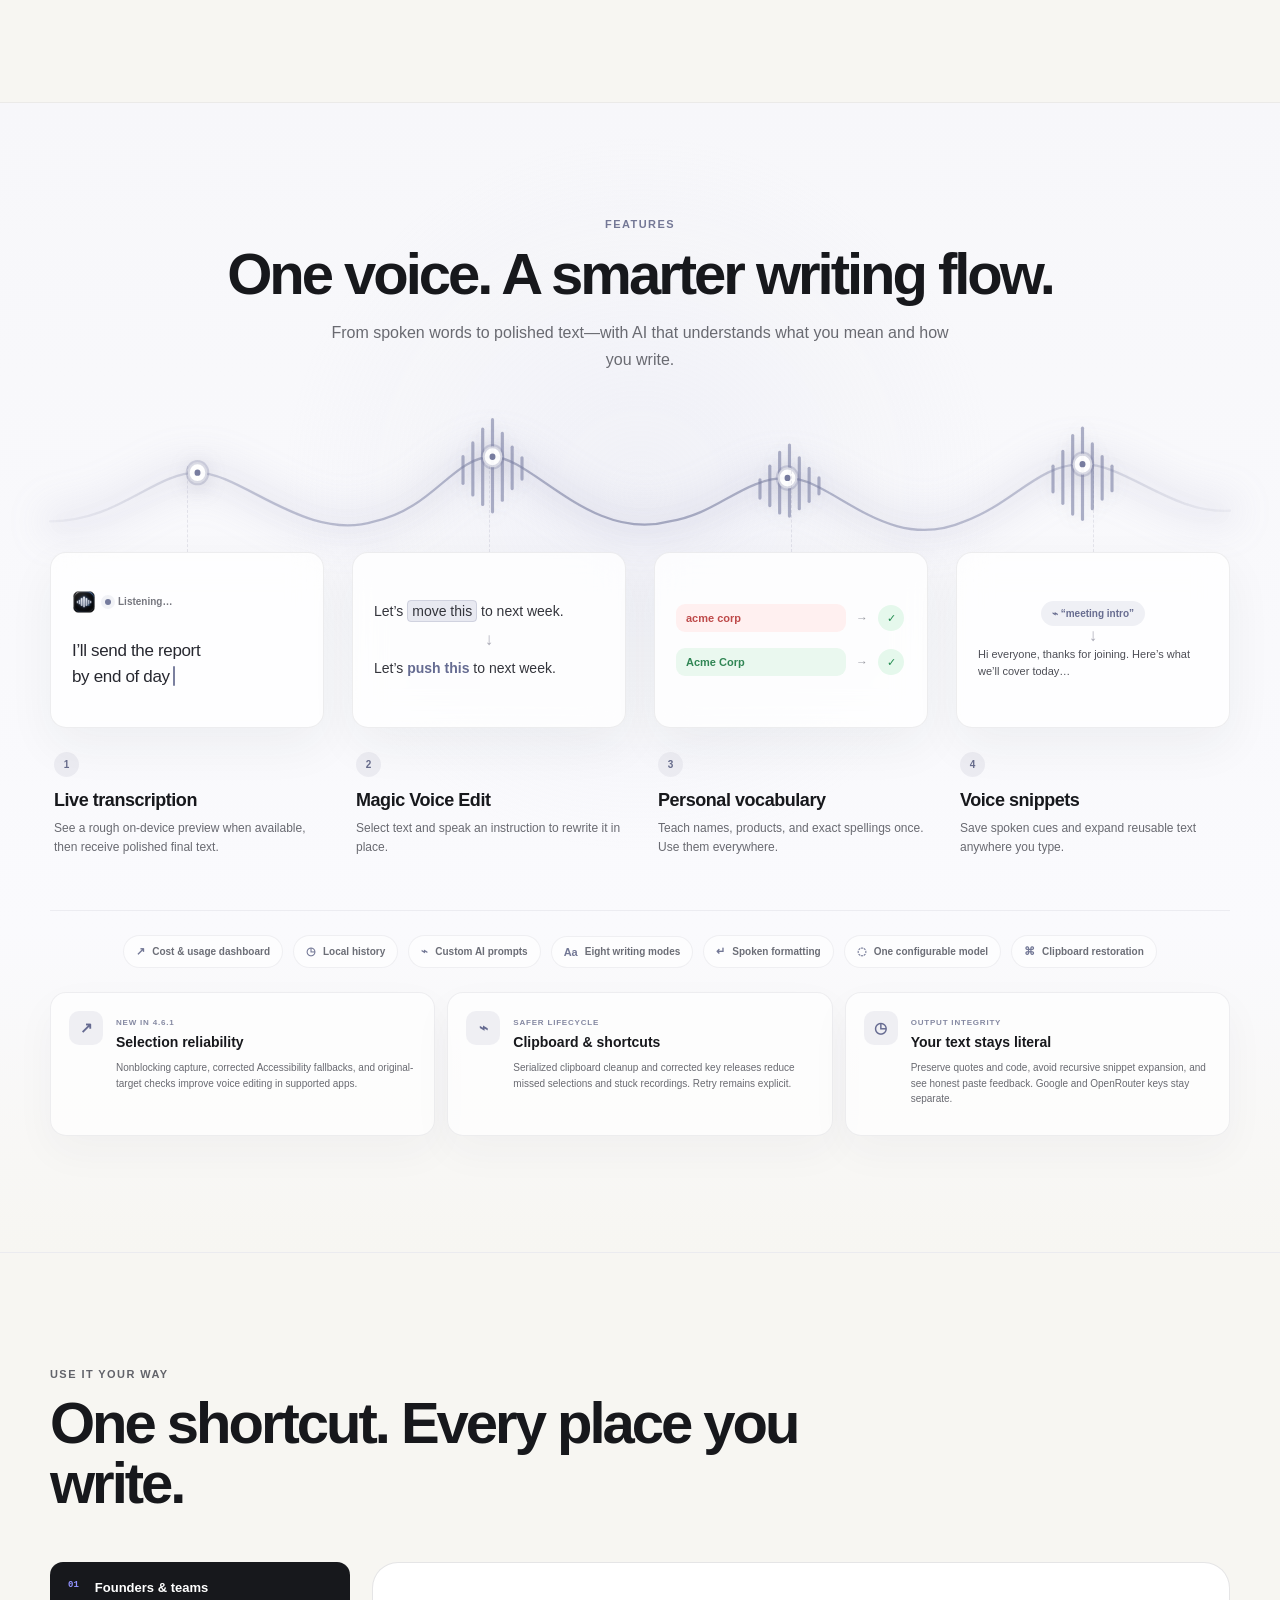
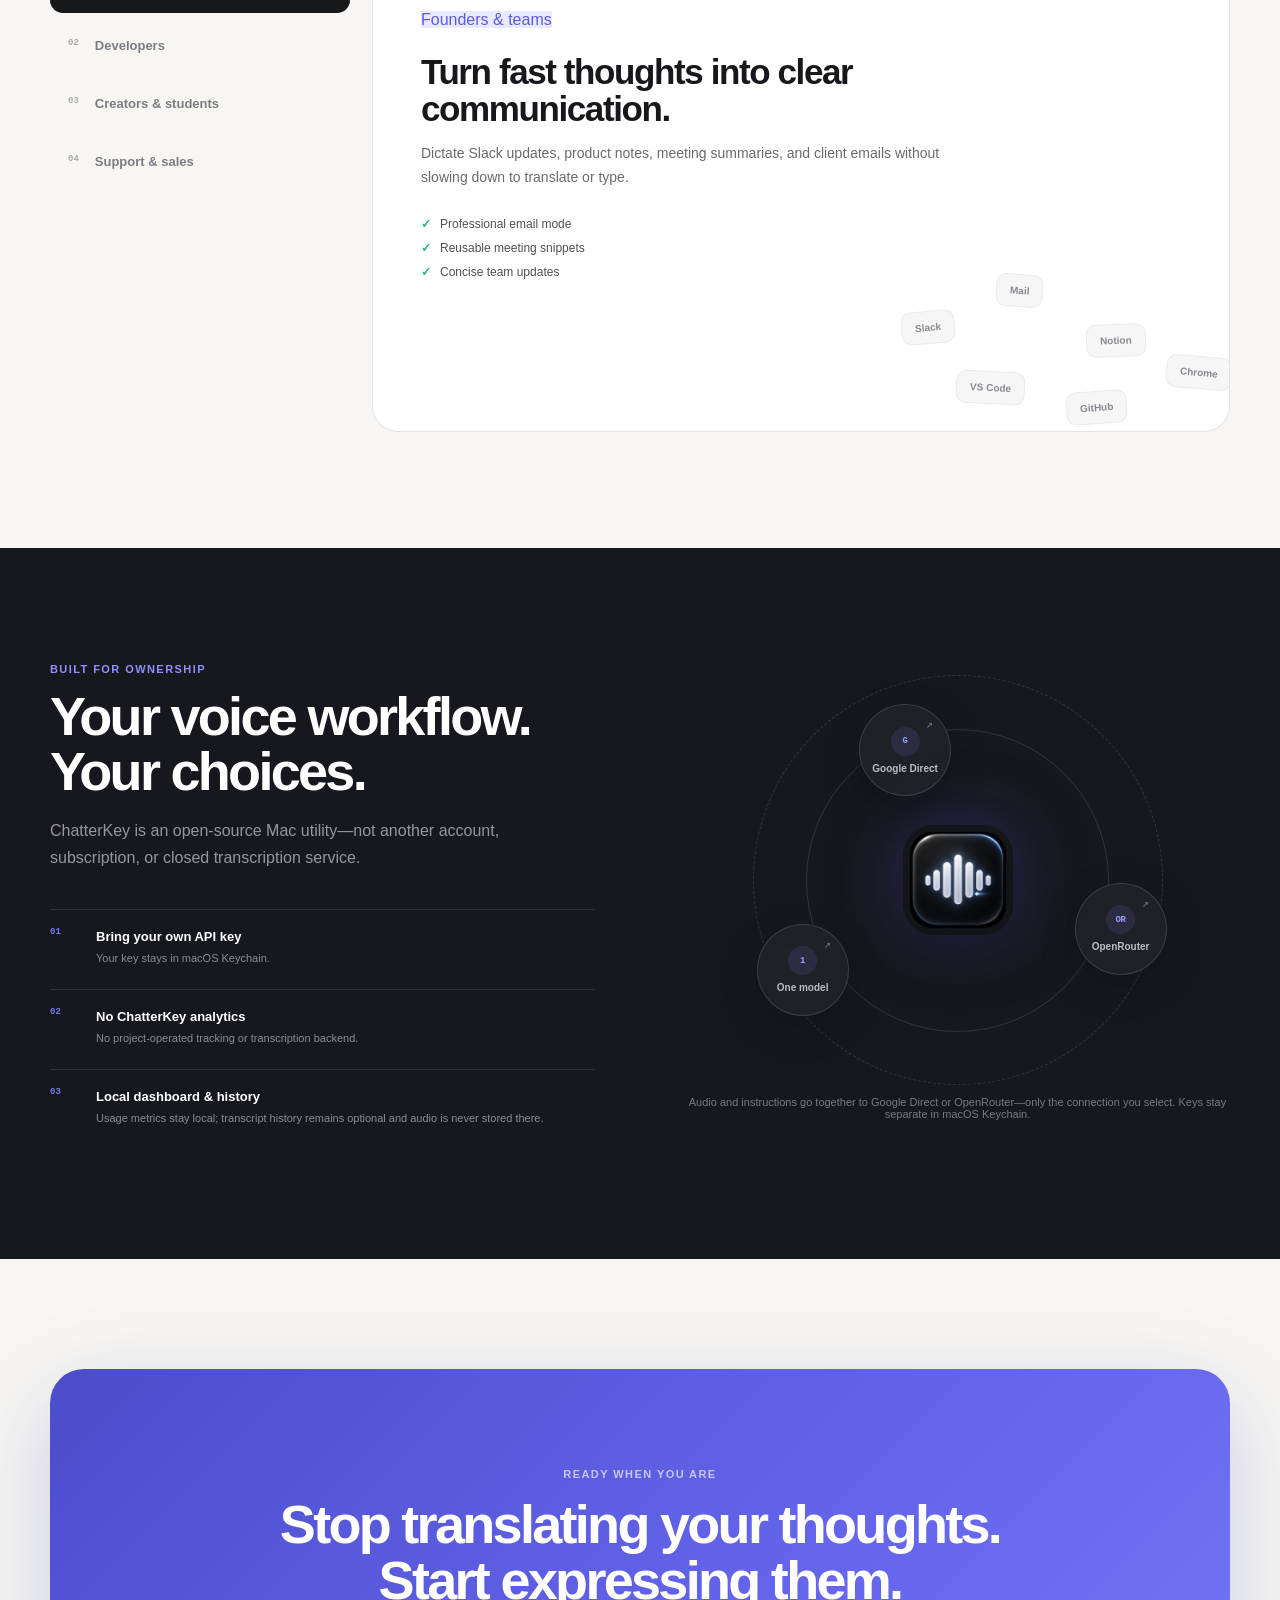
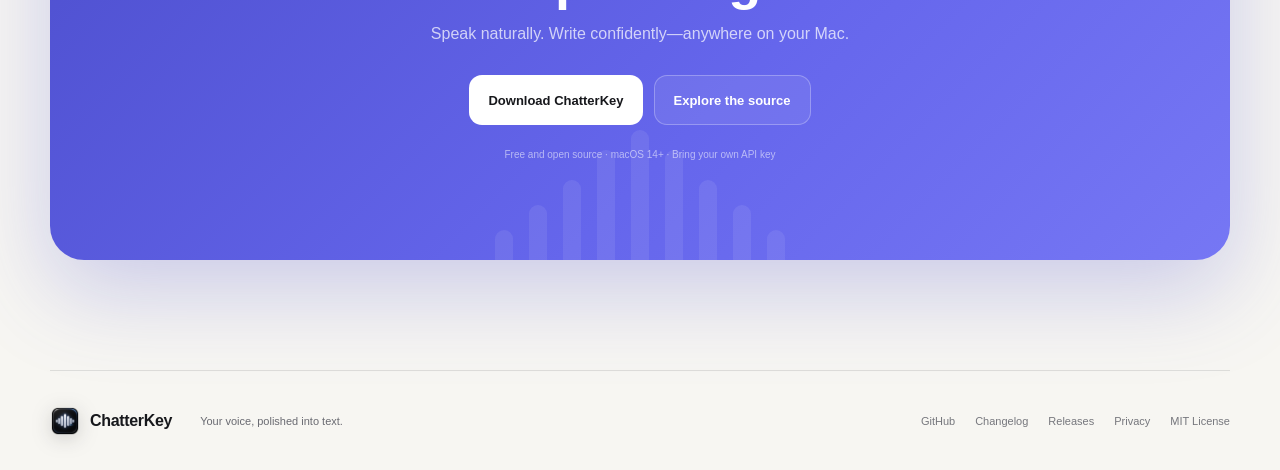
==== commit a42af8fd: "Release ChatterKey v4.6.1 with selection and reliability fixes" ====
--- a/docs/index.html
+++ b/docs/index.html
@@ -7,14 +7,14 @@
   <meta name="description" content="Turn natural speech into polished, ready-to-use text anywhere on your Mac. ChatterKey is a native, open-source AI voice typing utility using one configurable audio model through Google Direct or OpenRouter.">
   <meta name="theme-color" content="#f7f6f2">
   <meta property="og:title" content="ChatterKey — Your voice, polished into text">
-  <meta property="og:description" content="Hold a shortcut, speak naturally, and insert ready-to-use English in any Mac app.">
+  <meta property="og:description" content="Hold a shortcut, speak naturally, and insert ready-to-use text in supported Mac text fields.">
   <meta property="og:type" content="website">
   <meta property="og:url" content="https://imhimansu28.github.io/ChatterKey/">
   <meta property="og:image" content="https://imhimansu28.github.io/ChatterKey/assets/chatterkey-hero.jpg">
   <meta name="twitter:card" content="summary_large_image">
   <link rel="icon" href="assets/app-icon.png" type="image/png">
   <link rel="apple-touch-icon" href="assets/app-icon.png">
-  <link rel="stylesheet" href="styles.css?v=20260908-450">
+  <link rel="stylesheet" href="styles.css?v=f7fe9b9e8aa7">
   <script type="application/ld+json">
   {
     "@context": "https://schema.org",
@@ -23,9 +23,9 @@
     "applicationCategory": "UtilitiesApplication",
     "operatingSystem": "macOS 14 or later",
     "description": "AI voice typing for macOS that turns natural speech into polished, ready-to-use text.",
-    "softwareVersion": "4.6.0",
+    "softwareVersion": "4.6.1",
     "license": "https://opensource.org/license/mit",
-    "downloadUrl": "https://github.com/imhimansu28/ChatterKey/releases/download/v4.6.0/ChatterKey-v4.6.0.zip"
+    "downloadUrl": "https://github.com/imhimansu28/ChatterKey/releases/download/v4.6.1/ChatterKey-v4.6.1.zip"
   }
   </script>
 </head>
@@ -48,7 +48,7 @@
       <a href="#privacy">Privacy</a>
       <a href="https://github.com/imhimansu28/ChatterKey/blob/main/CHANGELOG.md">Changelog</a>
     </nav>
-    <a class="header-cta" href="https://github.com/imhimansu28/ChatterKey/releases/download/v4.6.0/ChatterKey-v4.6.0.zip" aria-label="Download ChatterKey version 4.6.0">Download <span>v4.6.0</span></a>
+    <a class="header-cta" href="https://github.com/imhimansu28/ChatterKey/releases/download/v4.6.1/ChatterKey-v4.6.1.zip" aria-label="Download ChatterKey version 4.6.1">Download <span>v4.6.1</span></a>
   </header>
 
   <main id="top">
@@ -56,12 +56,12 @@
       <div class="hero-copy reveal">
         <div class="eyebrow"><span class="status-dot"></span> Native AI voice typing for macOS</div>
         <h1>Your voice.<br><em>Polished into text.</em></h1>
-        <p class="hero-lead">Hold a shortcut and turn your voice into polished text in any Mac app, using your Gemini API key directly or an optional OpenRouter connection, with personal vocabulary and voice snippets built in.</p>
+        <p class="hero-lead">Hold a shortcut and turn your voice into polished text in supported Mac text fields, using your Gemini API key directly or an optional OpenRouter connection, with personal vocabulary and voice snippets built in.</p>
         <a class="release-badge" href="https://github.com/imhimansu28/ChatterKey/releases/latest">
-          <span>New in v4.6.0</span><strong>Use your Gemini API key directly. OpenRouter optional.</strong><b>→</b>
+          <span>New in v4.6.1</span><strong>Selection fixes. Safer clipboard and shortcut handling.</strong><b>→</b>
         </a>
         <div class="hero-actions">
-          <a class="button button-primary" href="https://github.com/imhimansu28/ChatterKey/releases/download/v4.6.0/ChatterKey-v4.6.0.zip" aria-label="Download ChatterKey version 4.6.0 ZIP for macOS">
+          <a class="button button-primary" href="https://github.com/imhimansu28/ChatterKey/releases/download/v4.6.1/ChatterKey-v4.6.1.zip" aria-label="Download ChatterKey version 4.6.1 ZIP for macOS">
             <svg viewBox="0 0 24 24" aria-hidden="true"><path d="M12 3v12m0 0 5-5m-5 5-5-5M5 20h14"/></svg>
             Download for macOS
           </a>
@@ -70,7 +70,7 @@
             View on GitHub
           </a>
         </div>
-        <p class="download-note">Apple Silicon · macOS 14+ · Ad-hoc signed community-test build, not Apple-notarized. <a href="https://github.com/imhimansu28/ChatterKey/releases/tag/v4.6.0">Release notes &amp; SHA-256 checksum</a>.</p>
+        <p class="download-note">Apple Silicon · macOS 14+ · Ad-hoc signed community-test build, not Apple-notarized. <a href="https://github.com/imhimansu28/ChatterKey/releases/tag/v4.6.1">Release notes &amp; SHA-256 checksum</a>.</p>
         <div class="hero-proof">
           <span><b>⌨</b> Type in supported apps</span>
           <span><b>↗</b> Local usage dashboard</span>
@@ -89,7 +89,7 @@
 
     <section class="trust-strip" aria-label="Product principles">
       <div class="marquee">
-        <span>VOICE → POLISHED TEXT</span><i></i><span>ANY MAC APP</span><i></i><span>YOUR API KEY</span><i></i><span>ONE AUDIO MODEL</span><i></i><span>NO ANALYTICS</span><i></i><span>OPEN SOURCE</span>
+        <span>VOICE → POLISHED TEXT</span><i></i><span>SUPPORTED MAC APPS</span><i></i><span>YOUR API KEY</span><i></i><span>ONE AUDIO MODEL</span><i></i><span>NO ANALYTICS</span><i></i><span>OPEN SOURCE</span>
       </div>
     </section>
 
@@ -119,7 +119,7 @@
           <div class="step-number">03</div>
           <div class="step-icon success-icon">✓</div>
           <h3>Ready where you need it</h3>
-          <p>Polished text is inserted directly into Slack, Mail, Notion, VS Code, browsers, and more.</p>
+          <p>ChatterKey attempts to paste into the focused text field. Support depends on the app; read-only content cannot be replaced in place.</p>
           <div class="sample sample-output">Could you please rewrite this as a professional email?</div>
         </article>
       </div>
@@ -155,7 +155,7 @@
           <div class="feature-story-grid">
             <article class="feature-story reveal">
               <div class="feature-demo live-demo"><div class="demo-status"><img src="assets/app-icon.png" alt="" width="24" height="24"><span></span>Listening…</div><p>I’ll send the report<br>by end of day<span class="typing-cursor"></span></p></div>
-              <div class="feature-detail"><span class="feature-number">1</span><h3>Live transcription</h3><p>See every word as it’s spoken, then receive polished final text.</p></div>
+              <div class="feature-detail"><span class="feature-number">1</span><h3>Live transcription</h3><p>See a rough on-device preview when available, then receive polished final text.</p></div>
             </article>
             <article class="feature-story reveal delay-one">
               <div class="feature-demo edit-demo"><p>Let’s <mark>move this</mark> to next week.</p><div class="demo-arrow">↓</div><p>Let’s <strong>push this</strong> to next week.</p></div>
@@ -173,21 +173,21 @@
         </div>
 
         <div class="feature-extras reveal" aria-label="More ChatterKey features">
-          <span><b>↗</b> Cost & usage dashboard</span><span><b>◷</b> Local history</span><span><b>⌁</b> Custom AI prompts</span><span><b>Aa</b> Eight writing modes</span><span><b>↵</b> Spoken formatting</span><span><b>◌</b> One configurable model</span><span><b>⌘</b> Clipboard-safe insertion</span>
-        </div>
-
-        <div class="release-highlights reveal" aria-label="New in ChatterKey version 4.6.0">
+          <span><b>↗</b> Cost & usage dashboard</span><span><b>◷</b> Local history</span><span><b>⌁</b> Custom AI prompts</span><span><b>Aa</b> Eight writing modes</span><span><b>↵</b> Spoken formatting</span><span><b>◌</b> One configurable model</span><span><b>⌘</b> Clipboard restoration</span>
+        </div>
+
+        <div class="release-highlights reveal" aria-label="New in ChatterKey version 4.6.1">
           <article>
             <span class="highlight-icon">↗</span>
-            <div><small>NEW IN 4.6</small><h3>Gemini, directly</h3><p>Use your own Gemini API key with Google Direct. New installs default to Gemini 3.5 Flash-Lite without OpenRouter.</p></div>
+            <div><small>NEW IN 4.6.1</small><h3>Selection reliability</h3><p>Nonblocking capture, corrected Accessibility fallbacks, and original-target checks improve voice editing in supported apps.</p></div>
           </article>
           <article>
             <span class="highlight-icon">⌁</span>
-            <div><small>NO HIDDEN CALLS</small><h3>You control Retry</h3><p>No separate transcription, polishing, repair, or automatic fallback requests. Retry only when you choose.</p></div>
+            <div><small>SAFER LIFECYCLE</small><h3>Clipboard &amp; shortcuts</h3><p>Serialized clipboard cleanup and corrected key releases reduce missed selections and stuck recordings. Retry remains explicit.</p></div>
           </article>
           <article>
             <span class="highlight-icon">◷</span>
-            <div><small>SEPARATE CONNECTIONS</small><h3>Your keys stay separate</h3><p>Switch connections without mixing API keys, models, or cost rates. Existing OpenRouter setups keep their working settings.</p></div>
+            <div><small>OUTPUT INTEGRITY</small><h3>Your text stays literal</h3><p>Preserve quotes and code, avoid recursive snippet expansion, and see honest paste feedback. Google and OpenRouter keys stay separate.</p></div>
           </article>
         </div>
       </div>
@@ -276,7 +276,7 @@
       <h2>Stop translating your thoughts.<br>Start expressing them.</h2>
       <p>Speak naturally. Write confidently—anywhere on your Mac.</p>
       <div class="hero-actions centered">
-        <a class="button button-light" href="https://github.com/imhimansu28/ChatterKey/releases/download/v4.6.0/ChatterKey-v4.6.0.zip" aria-label="Download ChatterKey version 4.6.0 ZIP for macOS">Download ChatterKey</a>
+        <a class="button button-light" href="https://github.com/imhimansu28/ChatterKey/releases/download/v4.6.1/ChatterKey-v4.6.1.zip" aria-label="Download ChatterKey version 4.6.1 ZIP for macOS">Download ChatterKey</a>
         <a class="button button-ghost" href="https://github.com/imhimansu28/ChatterKey">Explore the source</a>
       </div>
       <small>Free and open source · macOS 14+ · Bring your own API key</small>
@@ -295,6 +295,6 @@
     </div>
   </footer>
 
-  <script src="script.js?v=20260825-2"></script>
+  <script src="script.js?v=8d6711f4ff8c"></script>
 </body>
 </html>
--- a/docs/styles.css
+++ b/docs/styles.css
@@ -100,7 +100,7 @@
 .hero-visual img { position: relative; z-index: 2; width: 100%; height: auto; aspect-ratio: 3 / 2; object-fit: contain; border-radius: 30px; box-shadow: var(--shadow); border: 1px solid rgba(255,255,255,.9); }
 .visual-glow { position: absolute; inset: 16% 10%; background: #9696ff; filter: blur(80px); opacity: .24; }
 .floating-chip { position: absolute; z-index: 3; display: flex; align-items: center; gap: 9px; background: rgba(255,255,255,.9); border: 1px solid white; border-radius: 13px; padding: 9px 12px; box-shadow: 0 14px 40px rgba(22,23,29,.14); backdrop-filter: blur(16px); font-size: 11px; font-weight: 650; }
-.floating-chip kbd { min-width: 29px; height: 27px; display: grid; place-items: center; border: 1px solid #d9d9df; border-bottom-width: 3px; border-radius: 7px; background: white; font: 650 10px inherit; }
+.floating-chip kbd { min-width: 29px; height: 27px; display: grid; place-items: center; border: 1px solid #d9d9df; border-bottom-width: 3px; border-radius: 7px; background: white; font-family: inherit; font-size: 10px; font-weight: 650; }
 .chip-shortcut { left: -10px; bottom: 19%; }
 .chip-ready { right: -7px; top: 20%; }
 .check { display: grid; place-items: center; width: 25px; height: 25px; border-radius: 50%; background: var(--green); color: white; }
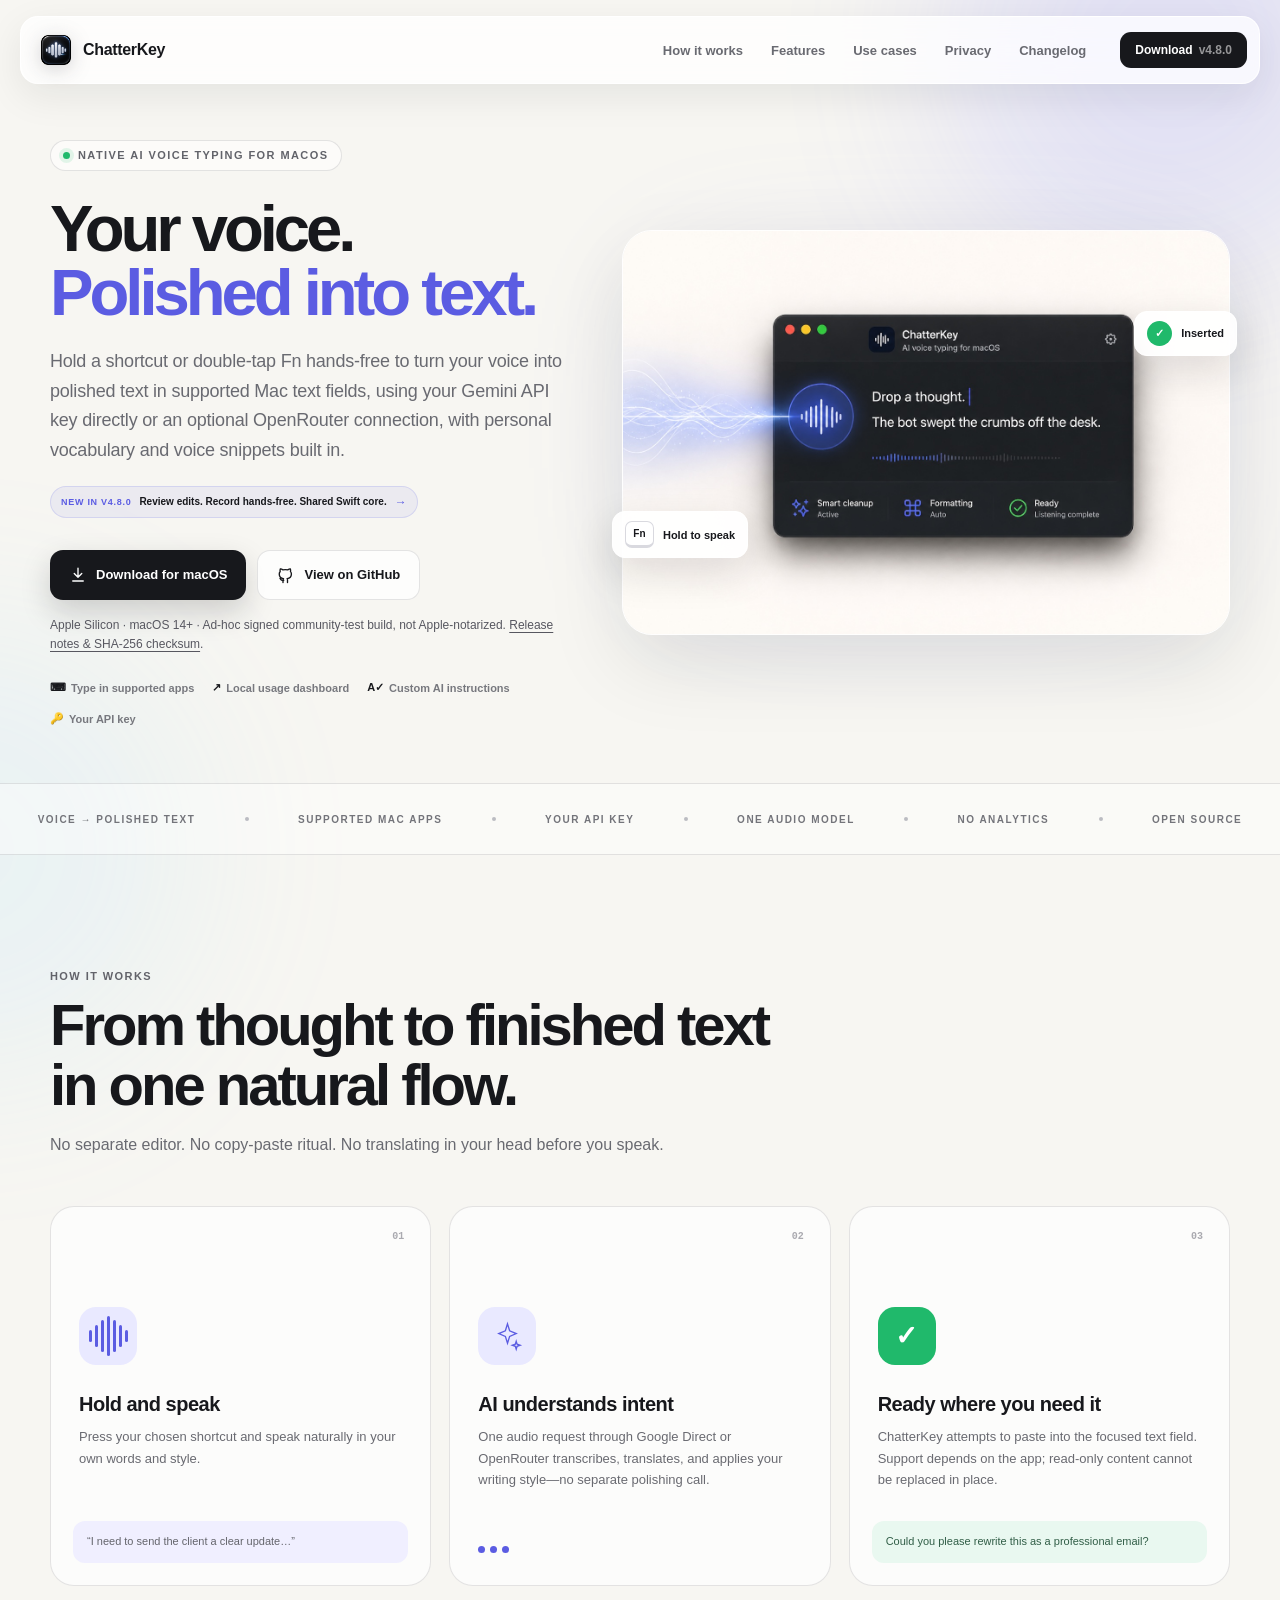
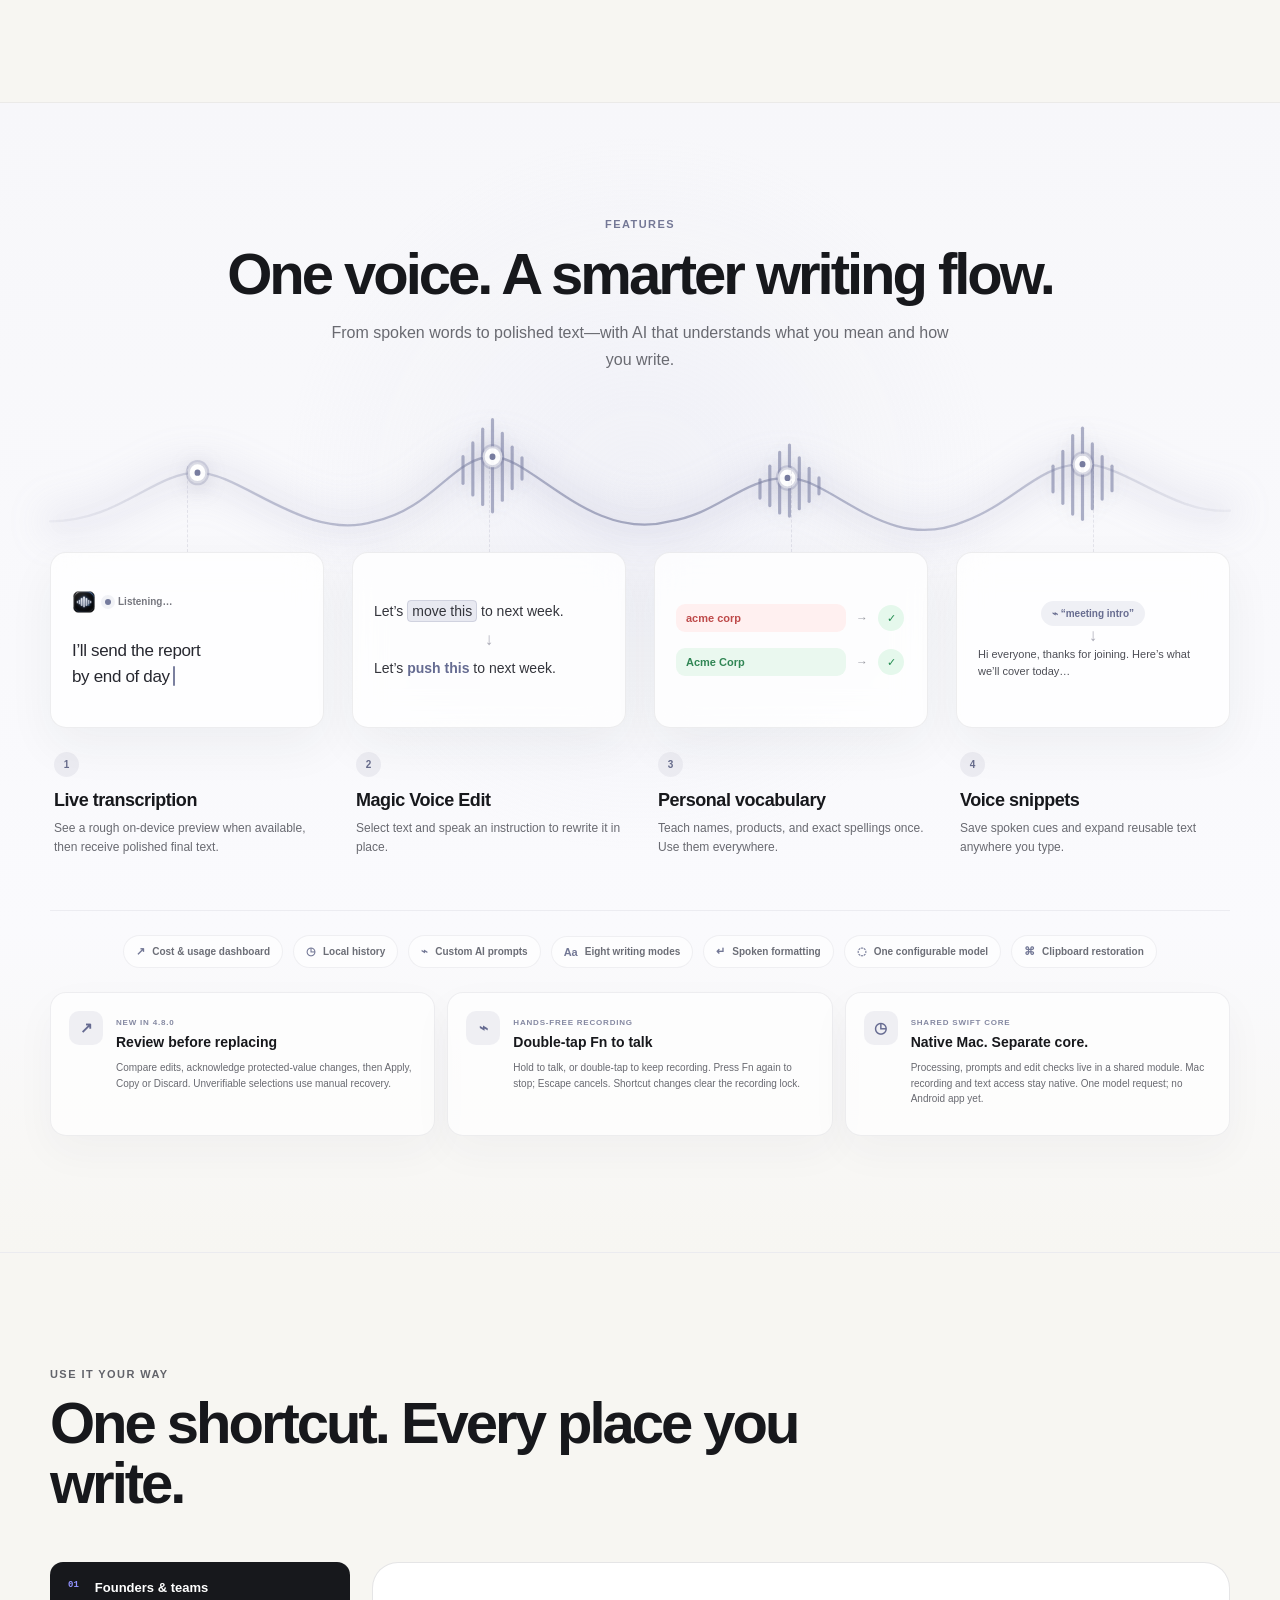
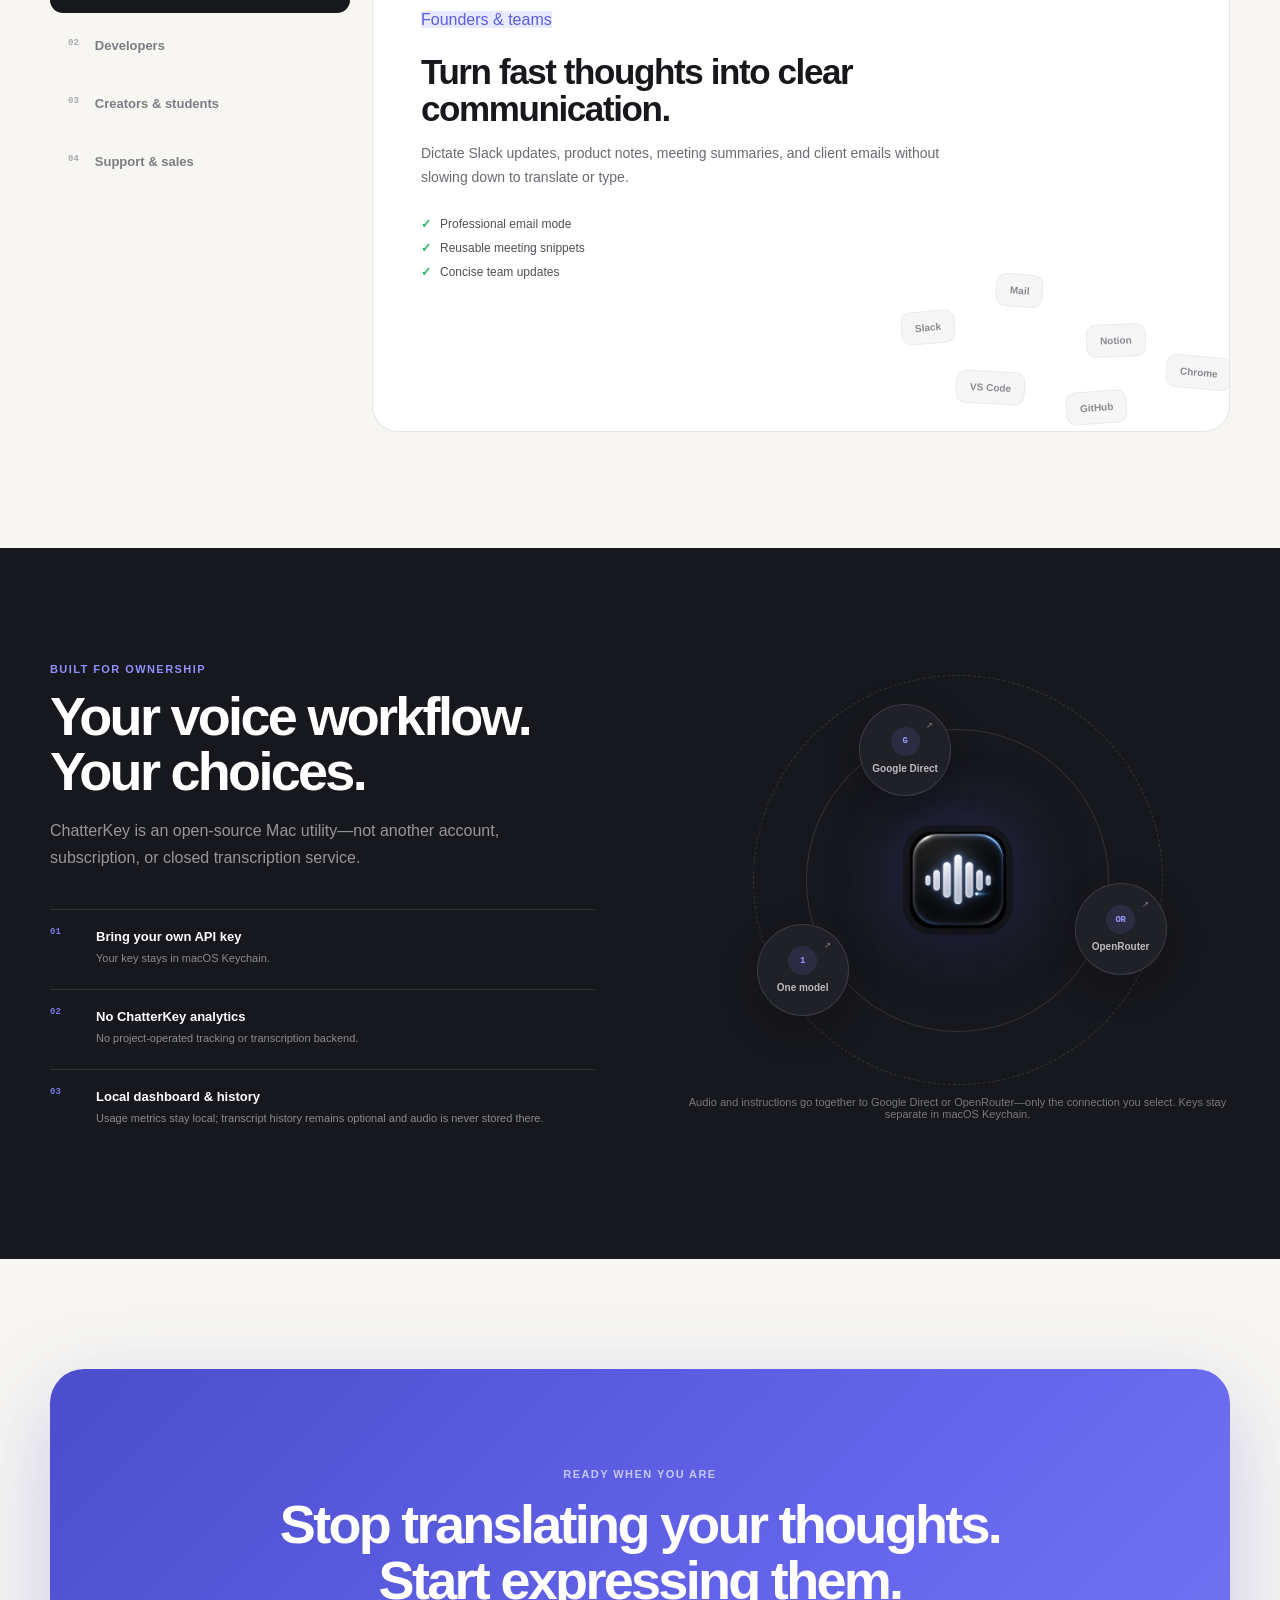
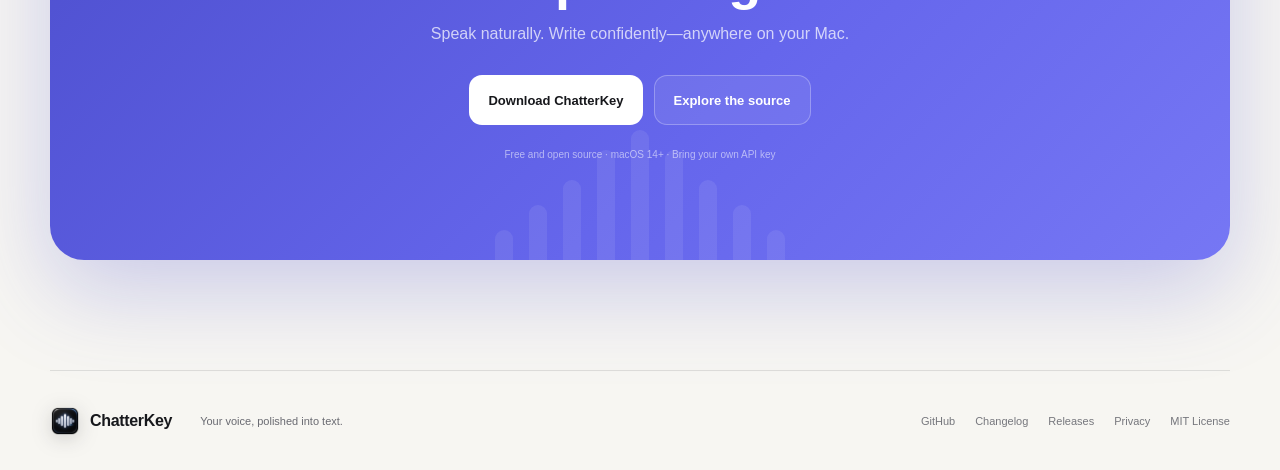
==== commit 80740bc6: "Release ChatterKey v4.8.0 with edit review, hands-free recording and shared core" ====
--- a/docs/index.html
+++ b/docs/index.html
@@ -23,9 +23,9 @@
     "applicationCategory": "UtilitiesApplication",
     "operatingSystem": "macOS 14 or later",
     "description": "AI voice typing for macOS that turns natural speech into polished, ready-to-use text.",
-    "softwareVersion": "4.6.1",
+    "softwareVersion": "4.8.0",
     "license": "https://opensource.org/license/mit",
-    "downloadUrl": "https://github.com/imhimansu28/ChatterKey/releases/download/v4.6.1/ChatterKey-v4.6.1.zip"
+    "downloadUrl": "https://github.com/imhimansu28/ChatterKey/releases/download/v4.8.0/ChatterKey-v4.8.0.zip"
   }
   </script>
 </head>
@@ -48,7 +48,7 @@
       <a href="#privacy">Privacy</a>
       <a href="https://github.com/imhimansu28/ChatterKey/blob/main/CHANGELOG.md">Changelog</a>
     </nav>
-    <a class="header-cta" href="https://github.com/imhimansu28/ChatterKey/releases/download/v4.6.1/ChatterKey-v4.6.1.zip" aria-label="Download ChatterKey version 4.6.1">Download <span>v4.6.1</span></a>
+    <a class="header-cta" href="https://github.com/imhimansu28/ChatterKey/releases/download/v4.8.0/ChatterKey-v4.8.0.zip" aria-label="Download ChatterKey version 4.8.0">Download <span>v4.8.0</span></a>
   </header>
 
   <main id="top">
@@ -56,12 +56,12 @@
       <div class="hero-copy reveal">
         <div class="eyebrow"><span class="status-dot"></span> Native AI voice typing for macOS</div>
         <h1>Your voice.<br><em>Polished into text.</em></h1>
-        <p class="hero-lead">Hold a shortcut and turn your voice into polished text in supported Mac text fields, using your Gemini API key directly or an optional OpenRouter connection, with personal vocabulary and voice snippets built in.</p>
+        <p class="hero-lead">Hold a shortcut or double-tap Fn hands-free to turn your voice into polished text in supported Mac text fields, using your Gemini API key directly or an optional OpenRouter connection, with personal vocabulary and voice snippets built in.</p>
         <a class="release-badge" href="https://github.com/imhimansu28/ChatterKey/releases/latest">
-          <span>New in v4.6.1</span><strong>Selection fixes. Safer clipboard and shortcut handling.</strong><b>→</b>
+          <span>New in v4.8.0</span><strong>Review edits. Record hands-free. Shared Swift core.</strong><b>→</b>
         </a>
         <div class="hero-actions">
-          <a class="button button-primary" href="https://github.com/imhimansu28/ChatterKey/releases/download/v4.6.1/ChatterKey-v4.6.1.zip" aria-label="Download ChatterKey version 4.6.1 ZIP for macOS">
+          <a class="button button-primary" href="https://github.com/imhimansu28/ChatterKey/releases/download/v4.8.0/ChatterKey-v4.8.0.zip" aria-label="Download ChatterKey version 4.8.0 ZIP for macOS">
             <svg viewBox="0 0 24 24" aria-hidden="true"><path d="M12 3v12m0 0 5-5m-5 5-5-5M5 20h14"/></svg>
             Download for macOS
           </a>
@@ -70,7 +70,7 @@
             View on GitHub
           </a>
         </div>
-        <p class="download-note">Apple Silicon · macOS 14+ · Ad-hoc signed community-test build, not Apple-notarized. <a href="https://github.com/imhimansu28/ChatterKey/releases/tag/v4.6.1">Release notes &amp; SHA-256 checksum</a>.</p>
+        <p class="download-note">Apple Silicon · macOS 14+ · Ad-hoc signed community-test build, not Apple-notarized. <a href="https://github.com/imhimansu28/ChatterKey/releases/tag/v4.8.0">Release notes &amp; SHA-256 checksum</a>.</p>
         <div class="hero-proof">
           <span><b>⌨</b> Type in supported apps</span>
           <span><b>↗</b> Local usage dashboard</span>
@@ -176,18 +176,18 @@
           <span><b>↗</b> Cost & usage dashboard</span><span><b>◷</b> Local history</span><span><b>⌁</b> Custom AI prompts</span><span><b>Aa</b> Eight writing modes</span><span><b>↵</b> Spoken formatting</span><span><b>◌</b> One configurable model</span><span><b>⌘</b> Clipboard restoration</span>
         </div>
 
-        <div class="release-highlights reveal" aria-label="New in ChatterKey version 4.6.1">
+        <div class="release-highlights reveal" aria-label="New in ChatterKey version 4.8.0">
           <article>
             <span class="highlight-icon">↗</span>
-            <div><small>NEW IN 4.6.1</small><h3>Selection reliability</h3><p>Nonblocking capture, corrected Accessibility fallbacks, and original-target checks improve voice editing in supported apps.</p></div>
+            <div><small>NEW IN 4.8.0</small><h3>Review before replacing</h3><p>Compare edits, acknowledge protected-value changes, then Apply, Copy or Discard. Unverifiable selections use manual recovery.</p></div>
           </article>
           <article>
             <span class="highlight-icon">⌁</span>
-            <div><small>SAFER LIFECYCLE</small><h3>Clipboard &amp; shortcuts</h3><p>Serialized clipboard cleanup and corrected key releases reduce missed selections and stuck recordings. Retry remains explicit.</p></div>
+            <div><small>HANDS-FREE RECORDING</small><h3>Double-tap Fn to talk</h3><p>Hold to talk, or double-tap to keep recording. Press Fn again to stop; Escape cancels. Shortcut changes clear the recording lock.</p></div>
           </article>
           <article>
             <span class="highlight-icon">◷</span>
-            <div><small>OUTPUT INTEGRITY</small><h3>Your text stays literal</h3><p>Preserve quotes and code, avoid recursive snippet expansion, and see honest paste feedback. Google and OpenRouter keys stay separate.</p></div>
+            <div><small>SHARED SWIFT CORE</small><h3>Native Mac. Separate core.</h3><p>Processing, prompts and edit checks live in a shared module. Mac recording and text access stay native. One model request; no Android app yet.</p></div>
           </article>
         </div>
       </div>
@@ -276,7 +276,7 @@
       <h2>Stop translating your thoughts.<br>Start expressing them.</h2>
       <p>Speak naturally. Write confidently—anywhere on your Mac.</p>
       <div class="hero-actions centered">
-        <a class="button button-light" href="https://github.com/imhimansu28/ChatterKey/releases/download/v4.6.1/ChatterKey-v4.6.1.zip" aria-label="Download ChatterKey version 4.6.1 ZIP for macOS">Download ChatterKey</a>
+        <a class="button button-light" href="https://github.com/imhimansu28/ChatterKey/releases/download/v4.8.0/ChatterKey-v4.8.0.zip" aria-label="Download ChatterKey version 4.8.0 ZIP for macOS">Download ChatterKey</a>
         <a class="button button-ghost" href="https://github.com/imhimansu28/ChatterKey">Explore the source</a>
       </div>
       <small>Free and open source · macOS 14+ · Bring your own API key</small>
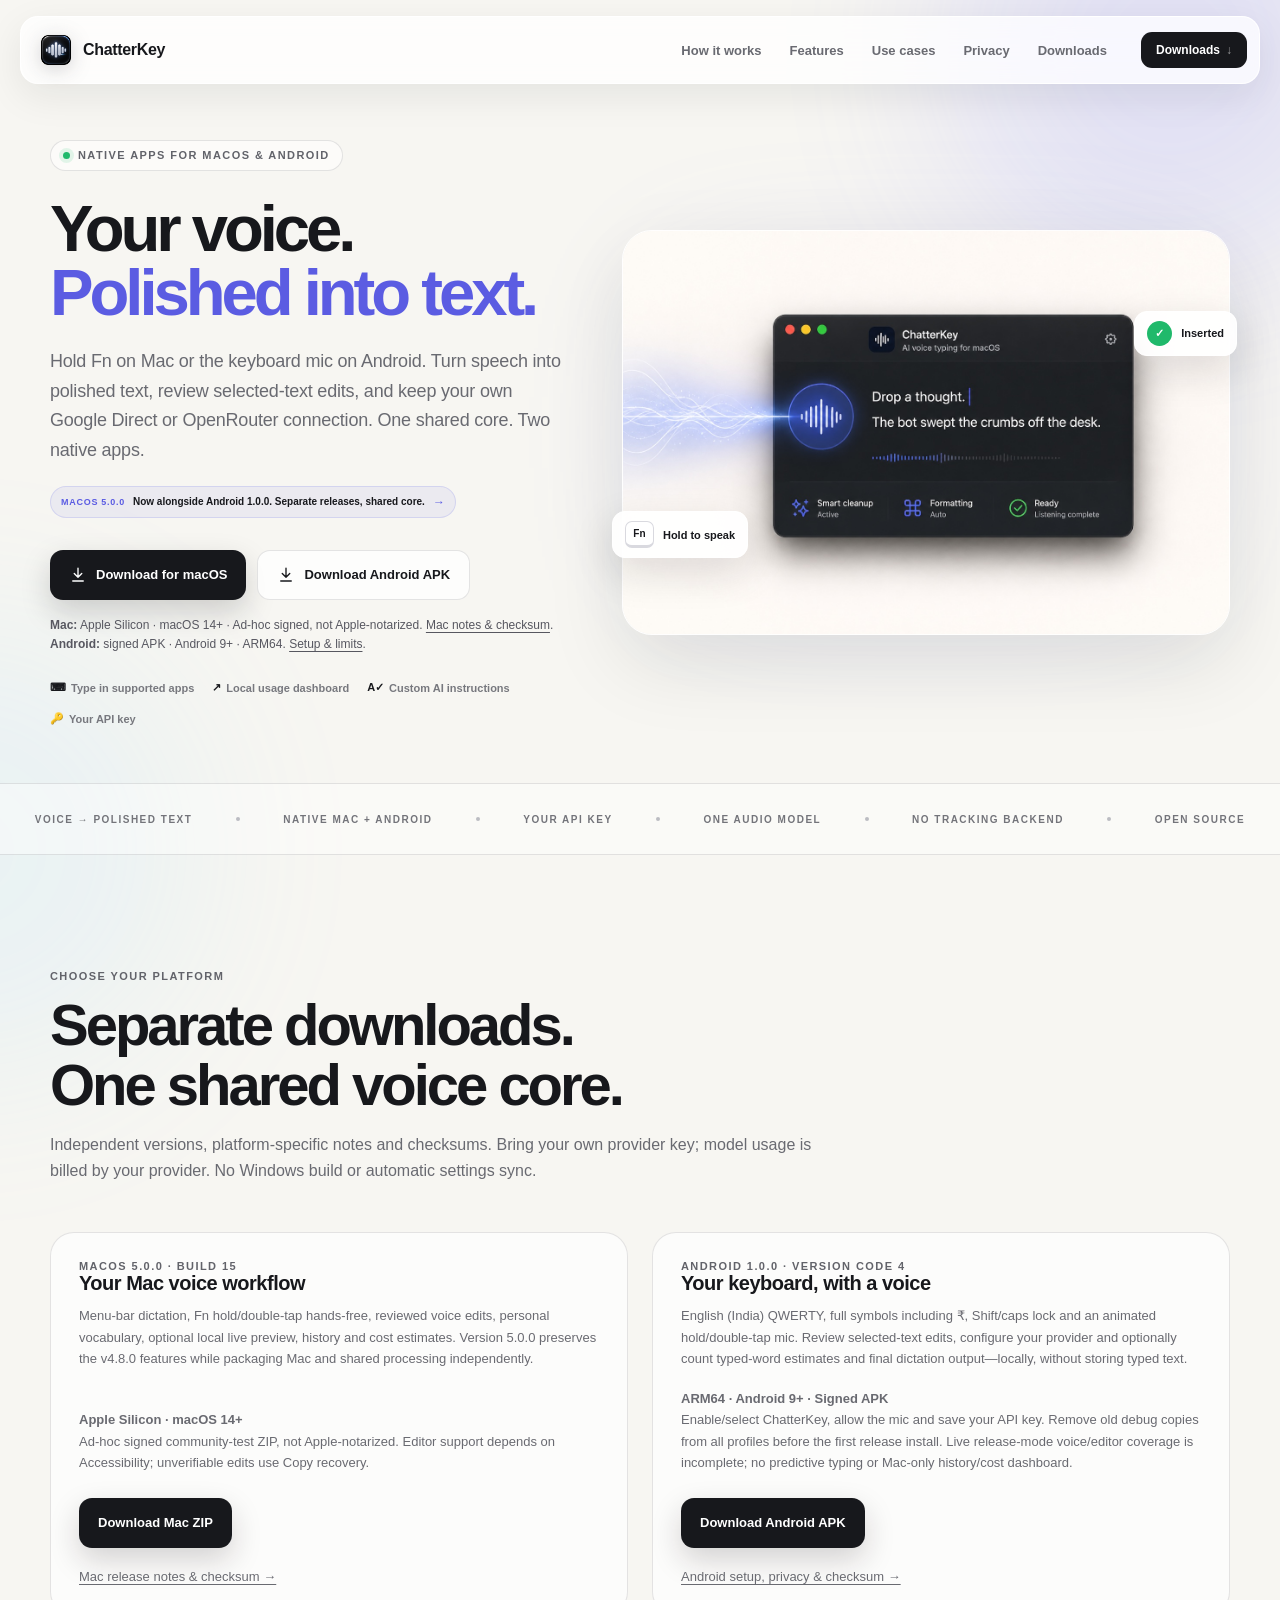
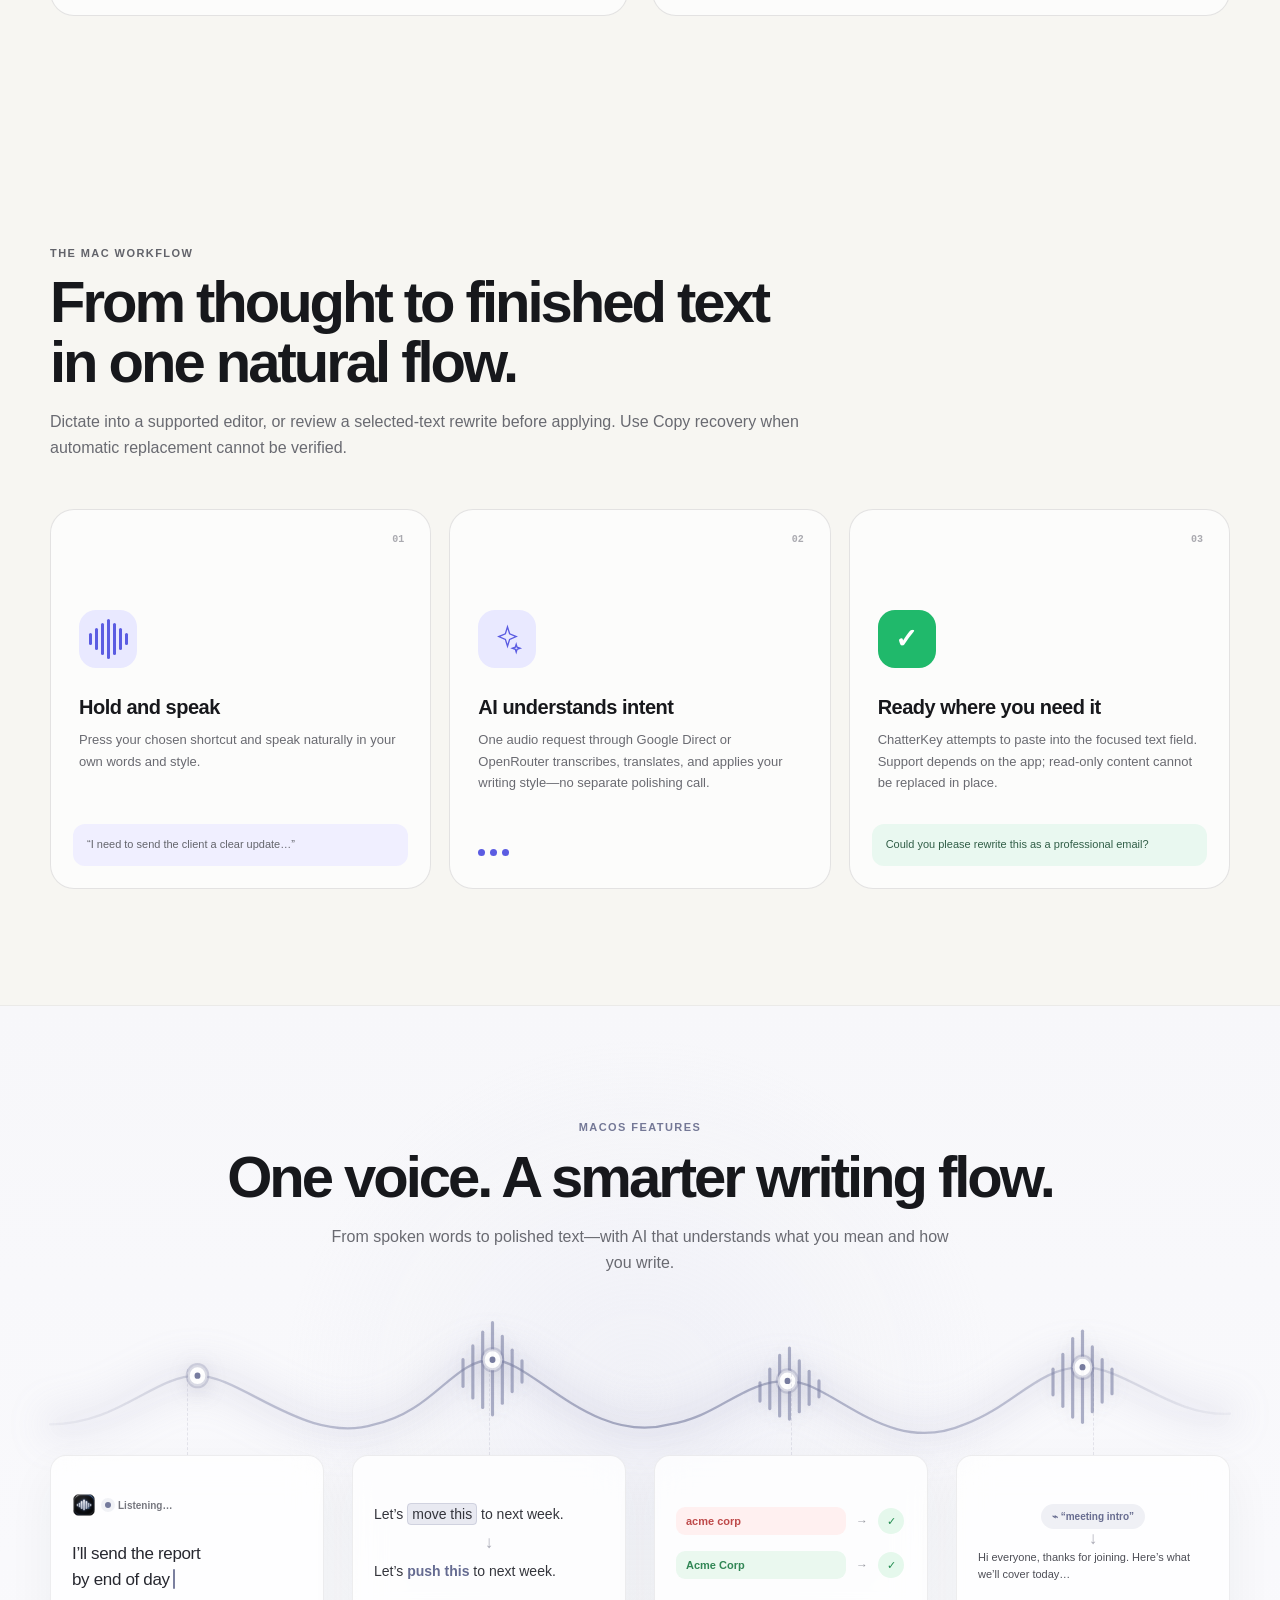
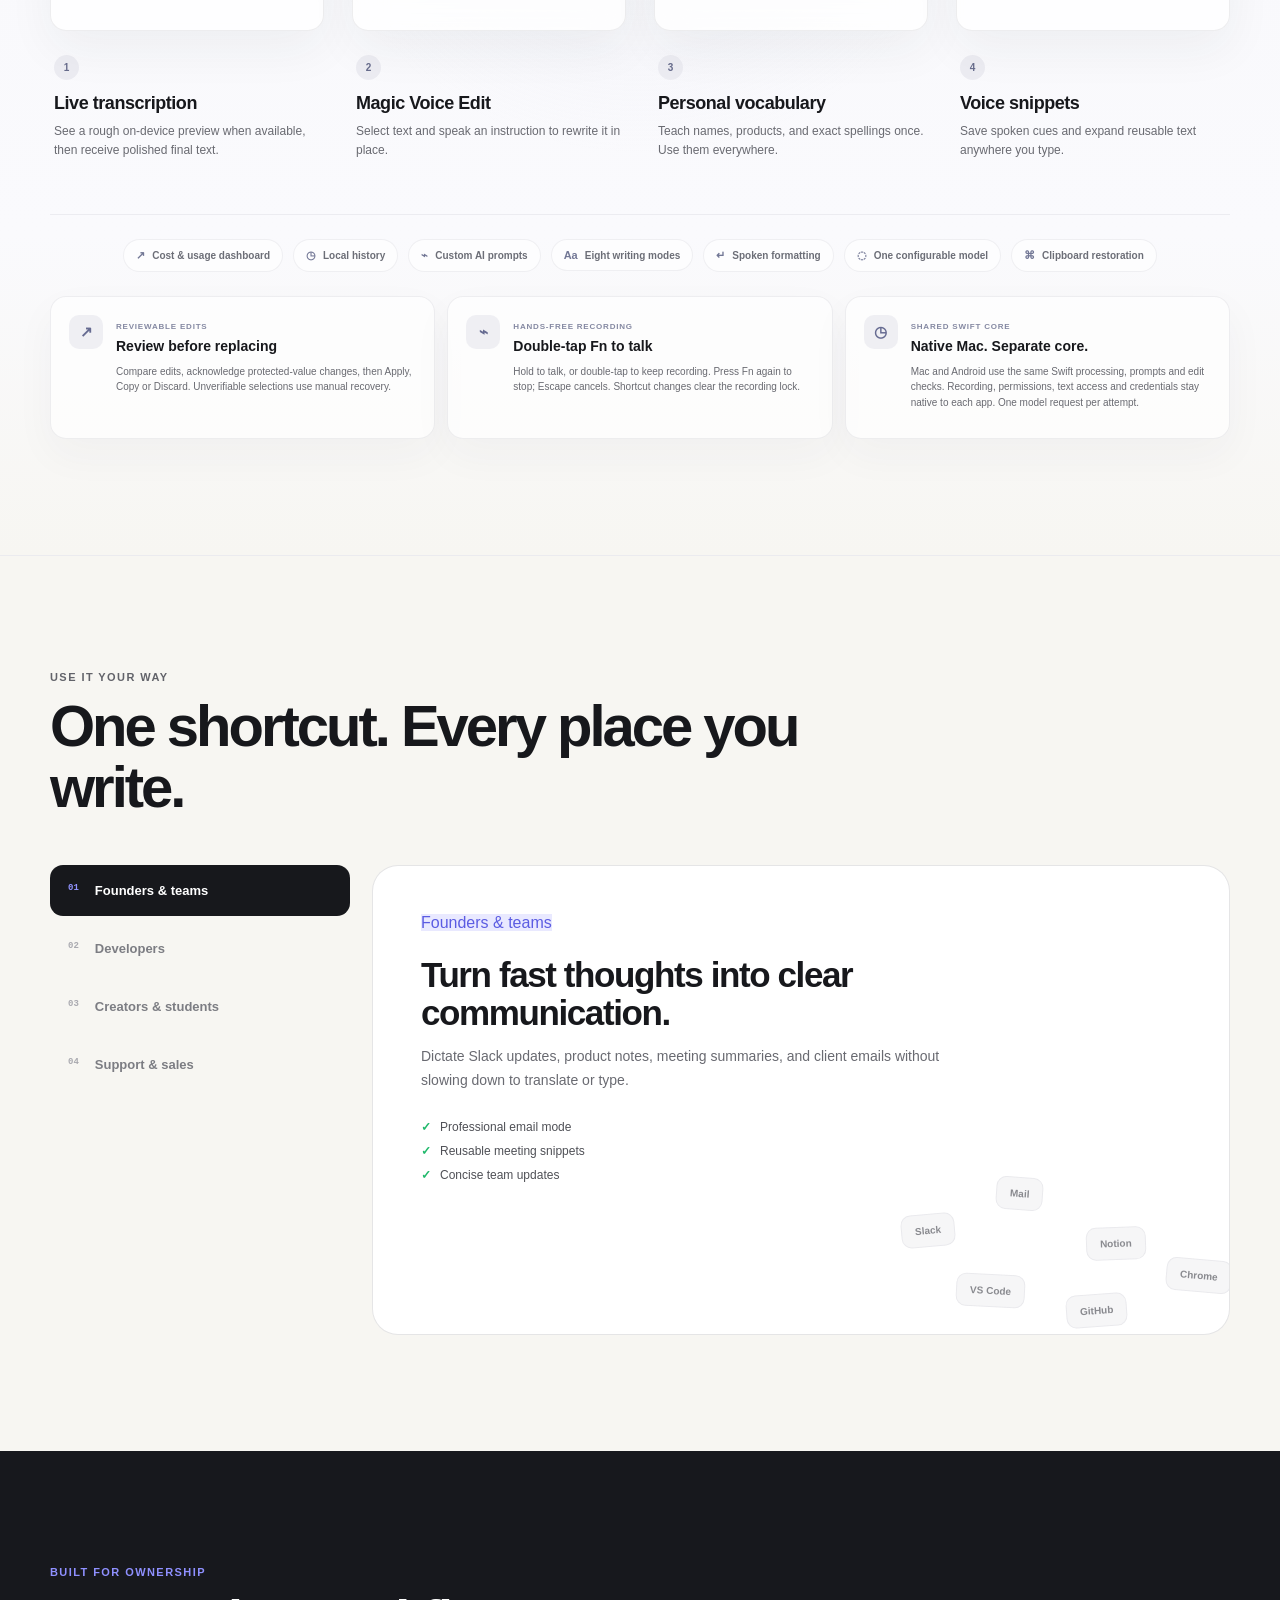
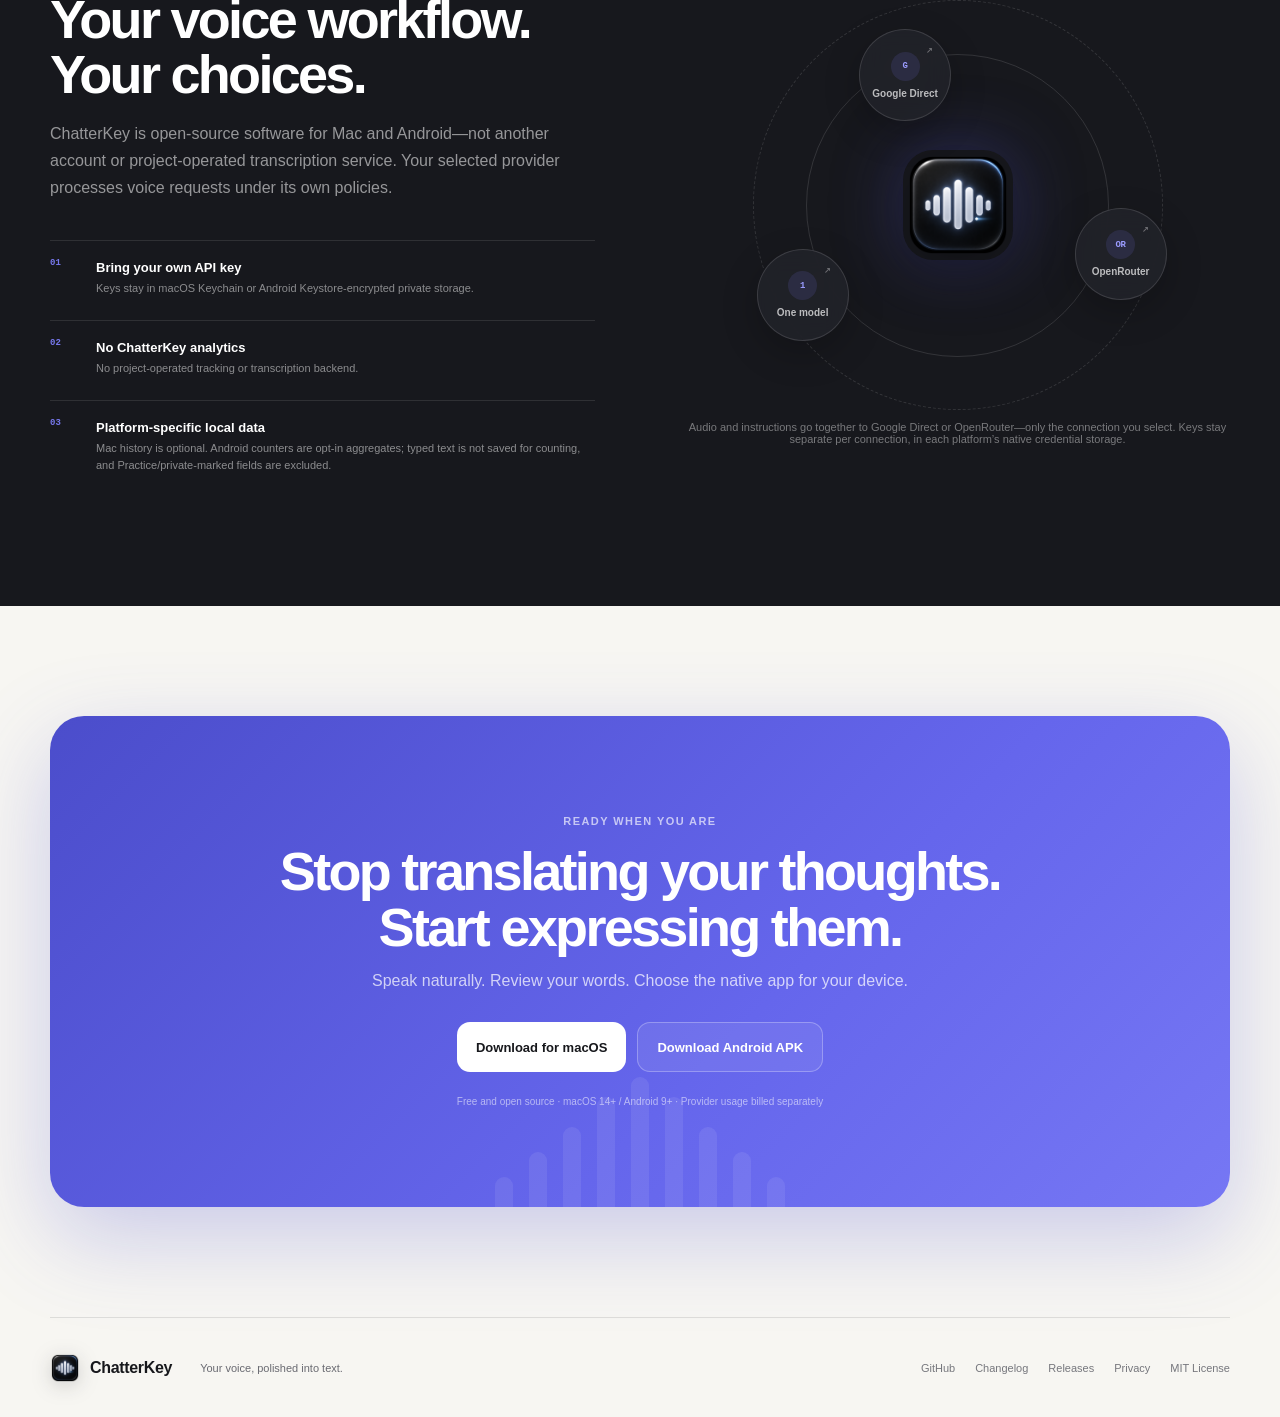
==== commit 513fc1fa: "Release macOS 5.0.0 and Android 1.0.0 with shared voice processing Add the native Android keyboard, " ====
--- a/docs/index.html
+++ b/docs/index.html
@@ -3,30 +3,42 @@
 <head>
   <meta charset="utf-8">
   <meta name="viewport" content="width=device-width, initial-scale=1">
-  <title>ChatterKey — AI voice typing for macOS</title>
-  <meta name="description" content="Turn natural speech into polished, ready-to-use text anywhere on your Mac. ChatterKey is a native, open-source AI voice typing utility using one configurable audio model through Google Direct or OpenRouter.">
+  <title>ChatterKey — AI voice typing for macOS and Android</title>
+  <meta name="description" content="Native voice typing for macOS and an Android keyboard, powered by one shared processing core. Download macOS 5.0.0 or the signed Android 1.0.0 APK. Bring your own Google Direct or OpenRouter key.">
   <meta name="theme-color" content="#f7f6f2">
   <meta property="og:title" content="ChatterKey — Your voice, polished into text">
-  <meta property="og:description" content="Hold a shortcut, speak naturally, and insert ready-to-use text in supported Mac text fields.">
+  <meta property="og:description" content="Hold Fn on Mac or the keyboard mic on Android. One model request, reviewable voice edits, separate native apps.">
   <meta property="og:type" content="website">
   <meta property="og:url" content="https://imhimansu28.github.io/ChatterKey/">
   <meta property="og:image" content="https://imhimansu28.github.io/ChatterKey/assets/chatterkey-hero.jpg">
   <meta name="twitter:card" content="summary_large_image">
   <link rel="icon" href="assets/app-icon.png" type="image/png">
   <link rel="apple-touch-icon" href="assets/app-icon.png">
-  <link rel="stylesheet" href="styles.css?v=f7fe9b9e8aa7">
+  <link rel="stylesheet" href="styles.css?v=8d3675b1e685">
   <script type="application/ld+json">
-  {
-    "@context": "https://schema.org",
-    "@type": "SoftwareApplication",
-    "name": "ChatterKey",
-    "applicationCategory": "UtilitiesApplication",
-    "operatingSystem": "macOS 14 or later",
-    "description": "AI voice typing for macOS that turns natural speech into polished, ready-to-use text.",
-    "softwareVersion": "4.8.0",
-    "license": "https://opensource.org/license/mit",
-    "downloadUrl": "https://github.com/imhimansu28/ChatterKey/releases/download/v4.8.0/ChatterKey-v4.8.0.zip"
-  }
+{
+  "@context": "https://schema.org",
+  "@graph": [
+    {
+      "@type": "SoftwareApplication",
+      "name": "ChatterKey for macOS",
+      "applicationCategory": "UtilitiesApplication",
+      "operatingSystem": "macOS 14 or later (Apple Silicon)",
+      "softwareVersion": "5.0.0",
+      "license": "https://opensource.org/license/mit",
+      "downloadUrl": "https://github.com/imhimansu28/ChatterKey/releases/download/macos-v5.0.0/ChatterKey-macOS-v5.0.0.zip"
+    },
+    {
+      "@type": "SoftwareApplication",
+      "name": "ChatterKey for Android",
+      "applicationCategory": "UtilitiesApplication",
+      "operatingSystem": "Android 9 or later (ARM64)",
+      "softwareVersion": "1.0.0",
+      "license": "https://opensource.org/license/mit",
+      "downloadUrl": "https://github.com/imhimansu28/ChatterKey/releases/download/android-v1.0.0/ChatterKey-Android-v1.0.0-arm64.apk"
+    }
+  ]
+}
   </script>
 </head>
 <body>
@@ -46,31 +58,31 @@
       <a href="#features">Features</a>
       <a href="#use-cases">Use cases</a>
       <a href="#privacy">Privacy</a>
-      <a href="https://github.com/imhimansu28/ChatterKey/blob/main/CHANGELOG.md">Changelog</a>
+      <a href="#downloads">Downloads</a>
     </nav>
-    <a class="header-cta" href="https://github.com/imhimansu28/ChatterKey/releases/download/v4.8.0/ChatterKey-v4.8.0.zip" aria-label="Download ChatterKey version 4.8.0">Download <span>v4.8.0</span></a>
+    <a class="header-cta" href="#downloads" aria-label="Choose a macOS or Android download">Downloads <span>↓</span></a>
   </header>
 
   <main id="top">
     <section class="hero section-shell">
       <div class="hero-copy reveal">
-        <div class="eyebrow"><span class="status-dot"></span> Native AI voice typing for macOS</div>
+        <div class="eyebrow"><span class="status-dot"></span> Native apps for macOS &amp; Android</div>
         <h1>Your voice.<br><em>Polished into text.</em></h1>
-        <p class="hero-lead">Hold a shortcut or double-tap Fn hands-free to turn your voice into polished text in supported Mac text fields, using your Gemini API key directly or an optional OpenRouter connection, with personal vocabulary and voice snippets built in.</p>
-        <a class="release-badge" href="https://github.com/imhimansu28/ChatterKey/releases/latest">
-          <span>New in v4.8.0</span><strong>Review edits. Record hands-free. Shared Swift core.</strong><b>→</b>
+        <p class="hero-lead">Hold Fn on Mac or the keyboard mic on Android. Turn speech into polished text, review selected-text edits, and keep your own Google Direct or OpenRouter connection. One shared core. Two native apps.</p>
+        <a class="release-badge" href="https://github.com/imhimansu28/ChatterKey/releases/tag/macos-v5.0.0">
+          <span>macOS 5.0.0</span><strong>Now alongside Android 1.0.0. Separate releases, shared core.</strong><b>→</b>
         </a>
         <div class="hero-actions">
-          <a class="button button-primary" href="https://github.com/imhimansu28/ChatterKey/releases/download/v4.8.0/ChatterKey-v4.8.0.zip" aria-label="Download ChatterKey version 4.8.0 ZIP for macOS">
+          <a class="button button-primary" href="https://github.com/imhimansu28/ChatterKey/releases/download/macos-v5.0.0/ChatterKey-macOS-v5.0.0.zip" aria-label="Download ChatterKey version 5.0.0 ZIP for macOS">
             <svg viewBox="0 0 24 24" aria-hidden="true"><path d="M12 3v12m0 0 5-5m-5 5-5-5M5 20h14"/></svg>
             Download for macOS
           </a>
-          <a class="button button-secondary" href="https://github.com/imhimansu28/ChatterKey">
-            <svg viewBox="0 0 24 24" aria-hidden="true"><path d="M9 19c-4 1.2-4-2-5-2.5M14 22v-3.1c0-.9.1-1.5-.5-2.1 2.8-.3 5.7-1.4 5.7-6.2 0-1.4-.5-2.5-1.3-3.4.1-.3.6-1.6-.1-3.3 0 0-1.1-.3-3.5 1.3a12 12 0 0 0-6.4 0C5.5 3.6 4.4 4 4.4 4c-.7 1.7-.2 3-.1 3.3A4.9 4.9 0 0 0 3 10.6c0 4.8 2.9 5.9 5.7 6.2-.4.4-.7 1-.7 2.1V22"/></svg>
-            View on GitHub
+          <a class="button button-secondary" href="https://github.com/imhimansu28/ChatterKey/releases/download/android-v1.0.0/ChatterKey-Android-v1.0.0-arm64.apk" aria-label="Download ChatterKey Android 1.0.0 ARM64 APK">
+            <svg viewBox="0 0 24 24" aria-hidden="true"><path d="M12 3v12m0 0 5-5m-5 5-5-5M5 20h14"/></svg>
+            Download Android APK
           </a>
         </div>
-        <p class="download-note">Apple Silicon · macOS 14+ · Ad-hoc signed community-test build, not Apple-notarized. <a href="https://github.com/imhimansu28/ChatterKey/releases/tag/v4.8.0">Release notes &amp; SHA-256 checksum</a>.</p>
+        <p class="download-note"><strong>Mac:</strong> Apple Silicon · macOS 14+ · Ad-hoc signed, not Apple-notarized. <a href="https://github.com/imhimansu28/ChatterKey/releases/tag/macos-v5.0.0">Mac notes &amp; checksum</a>. <strong>Android:</strong> signed APK · Android 9+ · ARM64. <a href="#downloads">Setup &amp; limits</a>.</p>
         <div class="hero-proof">
           <span><b>⌨</b> Type in supported apps</span>
           <span><b>↗</b> Local usage dashboard</span>
@@ -89,15 +101,42 @@
 
     <section class="trust-strip" aria-label="Product principles">
       <div class="marquee">
-        <span>VOICE → POLISHED TEXT</span><i></i><span>SUPPORTED MAC APPS</span><i></i><span>YOUR API KEY</span><i></i><span>ONE AUDIO MODEL</span><i></i><span>NO ANALYTICS</span><i></i><span>OPEN SOURCE</span>
+        <span>VOICE → POLISHED TEXT</span><i></i><span>NATIVE MAC + ANDROID</span><i></i><span>YOUR API KEY</span><i></i><span>ONE AUDIO MODEL</span><i></i><span>NO TRACKING BACKEND</span><i></i><span>OPEN SOURCE</span>
+      </div>
+    </section>
+
+
+    <section id="downloads" class="section-shell section-block">
+      <div class="section-heading reveal">
+        <div class="kicker">Choose your platform</div>
+        <h2>Separate downloads.<br>One shared voice core.</h2>
+        <p>Independent versions, platform-specific notes and checksums. Bring your own provider key; model usage is billed by your provider. No Windows build or automatic settings sync.</p>
+      </div>
+      <div class="platform-grid">
+        <article class="step-card platform-card reveal">
+          <div class="kicker">macOS 5.0.0 · Build 15</div>
+          <h3>Your Mac voice workflow</h3>
+          <p class="platform-summary">Menu-bar dictation, Fn hold/double-tap hands-free, reviewed voice edits, personal vocabulary, optional local live preview, history and cost estimates. Version 5.0.0 preserves the v4.8.0 features while packaging Mac and shared processing independently.</p>
+          <p><strong>Apple Silicon · macOS 14+</strong><br>Ad-hoc signed community-test ZIP, not Apple-notarized. Editor support depends on Accessibility; unverifiable edits use Copy recovery.</p>
+          <div class="hero-actions"><a class="button button-primary" href="https://github.com/imhimansu28/ChatterKey/releases/download/macos-v5.0.0/ChatterKey-macOS-v5.0.0.zip">Download Mac ZIP</a></div>
+          <p><a href="https://github.com/imhimansu28/ChatterKey/releases/tag/macos-v5.0.0">Mac release notes &amp; checksum →</a></p>
+        </article>
+        <article class="step-card platform-card reveal delay-one">
+          <div class="kicker">Android 1.0.0 · Version code 4</div>
+          <h3>Your keyboard, with a voice</h3>
+          <p class="platform-summary">English (India) QWERTY, full symbols including ₹, Shift/caps lock and an animated hold/double-tap mic. Review selected-text edits, configure your provider and optionally count typed-word estimates and final dictation output—locally, without storing typed text.</p>
+          <p><strong>ARM64 · Android 9+ · Signed APK</strong><br>Enable/select ChatterKey, allow the mic and save your API key. Remove old debug copies from all profiles before the first release install. Live release-mode voice/editor coverage is incomplete; no predictive typing or Mac-only history/cost dashboard.</p>
+          <div class="hero-actions"><a class="button button-primary" href="https://github.com/imhimansu28/ChatterKey/releases/download/android-v1.0.0/ChatterKey-Android-v1.0.0-arm64.apk">Download Android APK</a></div>
+          <p><a href="https://github.com/imhimansu28/ChatterKey/releases/tag/android-v1.0.0">Android setup, privacy &amp; checksum →</a></p>
+        </article>
       </div>
     </section>
 
     <section id="how" class="section-shell section-block">
       <div class="section-heading reveal">
-        <div class="kicker">How it works</div>
+        <div class="kicker">The Mac workflow</div>
         <h2>From thought to finished text<br>in one natural flow.</h2>
-        <p>No separate editor. No copy-paste ritual. No translating in your head before you speak.</p>
+        <p>Dictate into a supported editor, or review a selected-text rewrite before applying. Use Copy recovery when automatic replacement cannot be verified.</p>
       </div>
 
       <div class="steps-grid">
@@ -128,7 +167,7 @@
     <section id="features" class="feature-section section-block">
       <div class="section-shell">
         <div class="section-heading feature-heading reveal">
-          <div class="kicker">Features</div>
+          <div class="kicker">macOS features</div>
           <h2>One voice. A smarter writing flow.</h2>
           <p>From spoken words to polished text—with AI that understands what you mean and how you write.</p>
         </div>
@@ -176,10 +215,10 @@
           <span><b>↗</b> Cost & usage dashboard</span><span><b>◷</b> Local history</span><span><b>⌁</b> Custom AI prompts</span><span><b>Aa</b> Eight writing modes</span><span><b>↵</b> Spoken formatting</span><span><b>◌</b> One configurable model</span><span><b>⌘</b> Clipboard restoration</span>
         </div>
 
-        <div class="release-highlights reveal" aria-label="New in ChatterKey version 4.8.0">
+        <div class="release-highlights reveal" aria-label="Mac features retained in version 5.0.0">
           <article>
             <span class="highlight-icon">↗</span>
-            <div><small>NEW IN 4.8.0</small><h3>Review before replacing</h3><p>Compare edits, acknowledge protected-value changes, then Apply, Copy or Discard. Unverifiable selections use manual recovery.</p></div>
+            <div><small>REVIEWABLE EDITS</small><h3>Review before replacing</h3><p>Compare edits, acknowledge protected-value changes, then Apply, Copy or Discard. Unverifiable selections use manual recovery.</p></div>
           </article>
           <article>
             <span class="highlight-icon">⌁</span>
@@ -187,7 +226,7 @@
           </article>
           <article>
             <span class="highlight-icon">◷</span>
-            <div><small>SHARED SWIFT CORE</small><h3>Native Mac. Separate core.</h3><p>Processing, prompts and edit checks live in a shared module. Mac recording and text access stay native. One model request; no Android app yet.</p></div>
+            <div><small>SHARED SWIFT CORE</small><h3>Native Mac. Separate core.</h3><p>Mac and Android use the same Swift processing, prompts and edit checks. Recording, permissions, text access and credentials stay native to each app. One model request per attempt.</p></div>
           </article>
         </div>
       </div>
@@ -243,11 +282,11 @@
         <div class="privacy-copy reveal">
           <div class="kicker">Built for ownership</div>
           <h2>Your voice workflow.<br>Your choices.</h2>
-          <p>ChatterKey is an open-source Mac utility—not another account, subscription, or closed transcription service.</p>
+          <p>ChatterKey is open-source software for Mac and Android—not another account or project-operated transcription service. Your selected provider processes voice requests under its own policies.</p>
           <div class="privacy-points">
-            <div><span>01</span><p><strong>Bring your own API key</strong>Your key stays in macOS Keychain.</p></div>
+            <div><span>01</span><p><strong>Bring your own API key</strong>Keys stay in macOS Keychain or Android Keystore-encrypted private storage.</p></div>
             <div><span>02</span><p><strong>No ChatterKey analytics</strong>No project-operated tracking or transcription backend.</p></div>
-            <div><span>03</span><p><strong>Local dashboard & history</strong>Usage metrics stay local; transcript history remains optional and audio is never stored there.</p></div>
+            <div><span>03</span><p><strong>Platform-specific local data</strong>Mac history is optional. Android counters are opt-in aggregates; typed text is not saved for counting, and Practice/private-marked fields are excluded.</p></div>
           </div>
         </div>
         <div class="privacy-visual reveal delay-one">
@@ -265,7 +304,7 @@
               <span class="provider-mark">1</span><span>One model</span>
             </a>
           </div>
-          <p>Audio and instructions go together to Google Direct or OpenRouter—only the connection you select. Keys stay separate in macOS Keychain.</p>
+          <p>Audio and instructions go together to Google Direct or OpenRouter—only the connection you select. Keys stay separate per connection, in each platform’s native credential storage.</p>
         </div>
       </div>
     </section>
@@ -274,12 +313,12 @@
       <div class="cta-wave" aria-hidden="true"><i></i><i></i><i></i><i></i><i></i><i></i><i></i><i></i><i></i></div>
       <div class="kicker">Ready when you are</div>
       <h2>Stop translating your thoughts.<br>Start expressing them.</h2>
-      <p>Speak naturally. Write confidently—anywhere on your Mac.</p>
+      <p>Speak naturally. Review your words. Choose the native app for your device.</p>
       <div class="hero-actions centered">
-        <a class="button button-light" href="https://github.com/imhimansu28/ChatterKey/releases/download/v4.8.0/ChatterKey-v4.8.0.zip" aria-label="Download ChatterKey version 4.8.0 ZIP for macOS">Download ChatterKey</a>
-        <a class="button button-ghost" href="https://github.com/imhimansu28/ChatterKey">Explore the source</a>
-      </div>
-      <small>Free and open source · macOS 14+ · Bring your own API key</small>
+        <a class="button button-light" href="https://github.com/imhimansu28/ChatterKey/releases/download/macos-v5.0.0/ChatterKey-macOS-v5.0.0.zip" aria-label="Download ChatterKey version 5.0.0 ZIP for macOS">Download for macOS</a>
+        <a class="button button-ghost" href="https://github.com/imhimansu28/ChatterKey/releases/download/android-v1.0.0/ChatterKey-Android-v1.0.0-arm64.apk">Download Android APK</a>
+      </div>
+      <small>Free and open source · macOS 14+ / Android 9+ · Provider usage billed separately</small>
     </section>
   </main>
 
--- a/docs/styles.css
+++ b/docs/styles.css
@@ -114,6 +114,14 @@
 .section-heading > p, .split-heading > p { color: var(--muted); font-size: 16px; line-height: 1.65; }
 .split-heading { max-width: none; display: grid; grid-template-columns: 1fr 400px; gap: 80px; align-items: end; }
 .split-heading > p { margin: 0 0 6px; }
+
+.platform-grid { display: grid; grid-template-columns: repeat(2, minmax(0, 1fr)); gap: 24px; }
+.platform-card { display: flex; flex-direction: column; align-items: flex-start; }
+.platform-card .platform-summary { flex: 1; }
+.platform-card a:not(.button) { text-decoration: underline; text-underline-offset: 3px; }
+.platform-card p + p { margin-top: 18px; }
+.platform-card .hero-actions { margin-top: 24px; margin-bottom: 18px; }
+@media (max-width: 760px) { .platform-grid { grid-template-columns: 1fr; } }
 
 .steps-grid { display: grid; grid-template-columns: repeat(3,1fr); gap: 18px; }
 .step-card, .feature-card { position: relative; border: 1px solid var(--line); border-radius: var(--radius); background: rgba(255,255,255,.66); }
@@ -298,7 +306,7 @@
   .section-shell { width: min(100% - 28px, 1180px); }
   .section-block { padding-block: 78px; }
   .site-header { height: 60px; width: calc(100% - 20px); top: 8px; margin-top: 8px; }
-  .header-cta span { display: none; }
+  .header-cta { display: none; }
   .hero { min-height: auto; padding: 48px 0 60px; gap: 44px; }
   .hero h1 { font-size: 41px; }
   .hero-lead { font-size: 16px; }
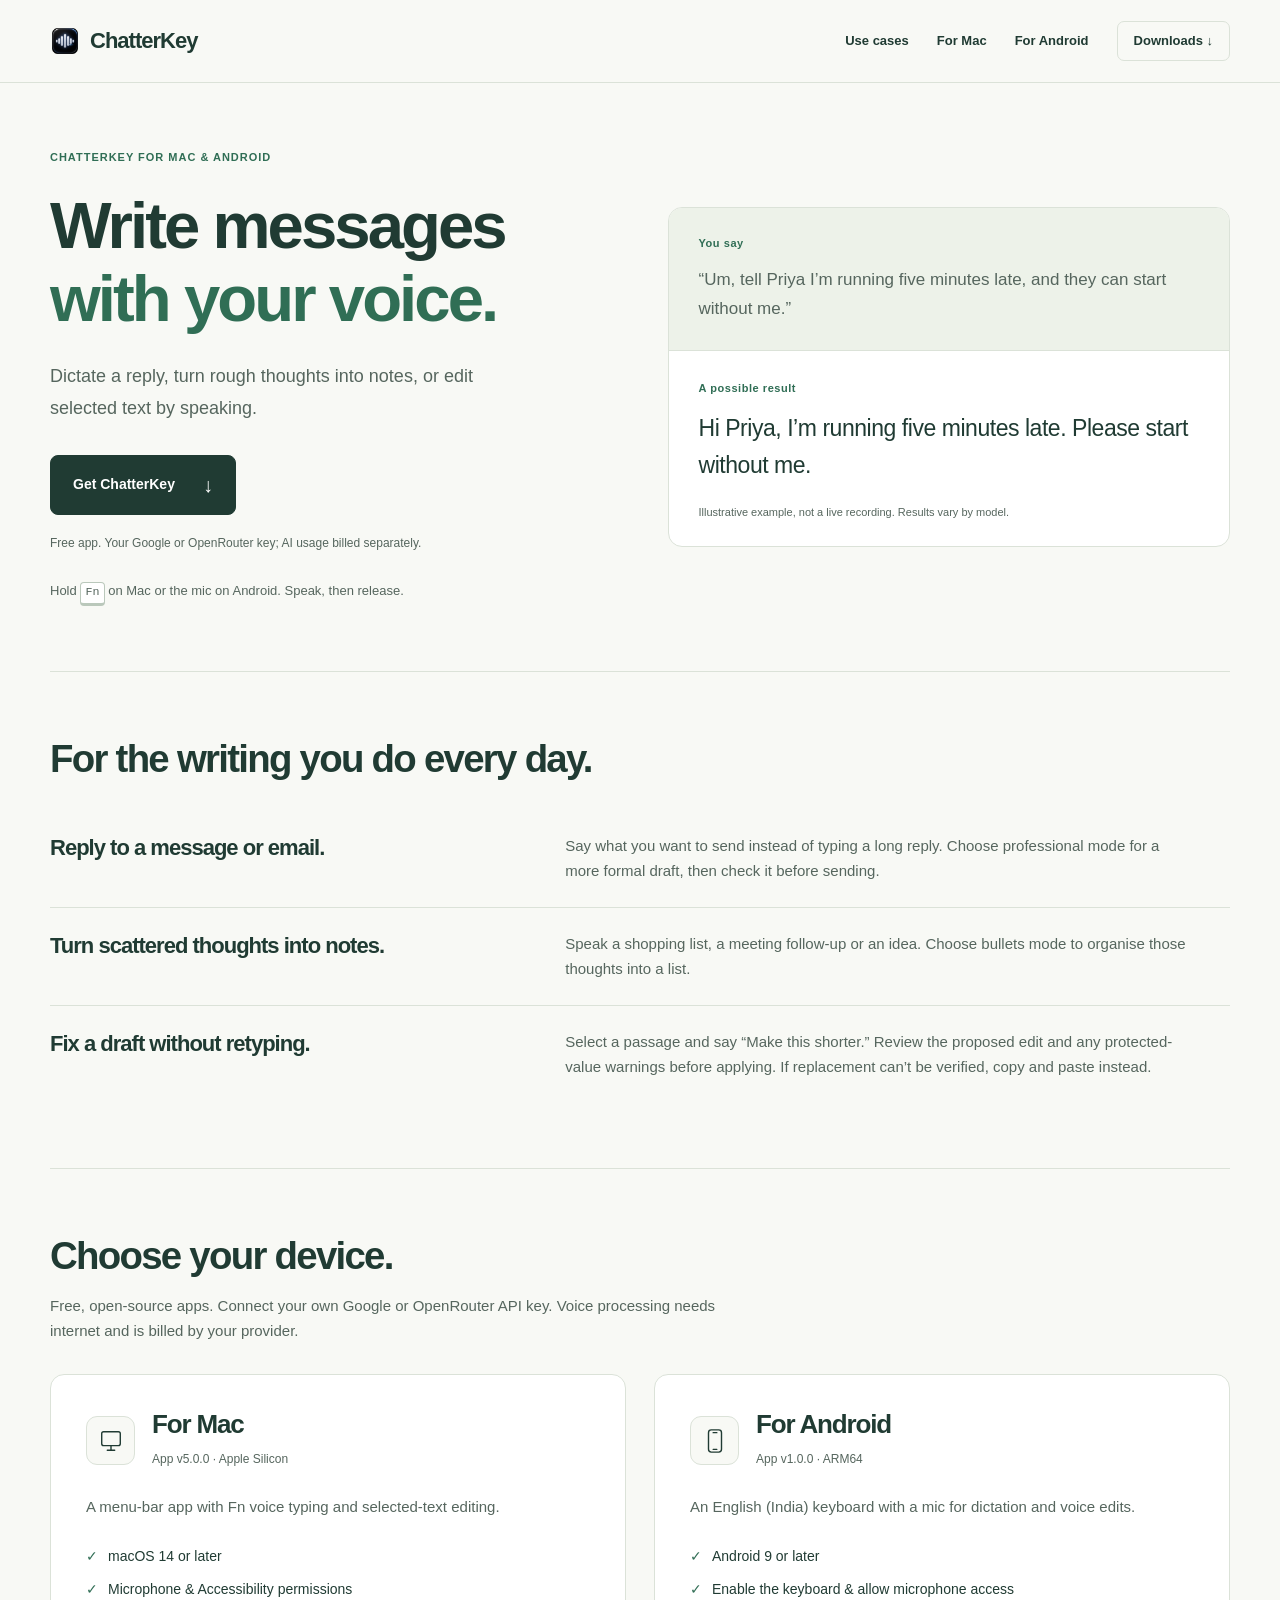
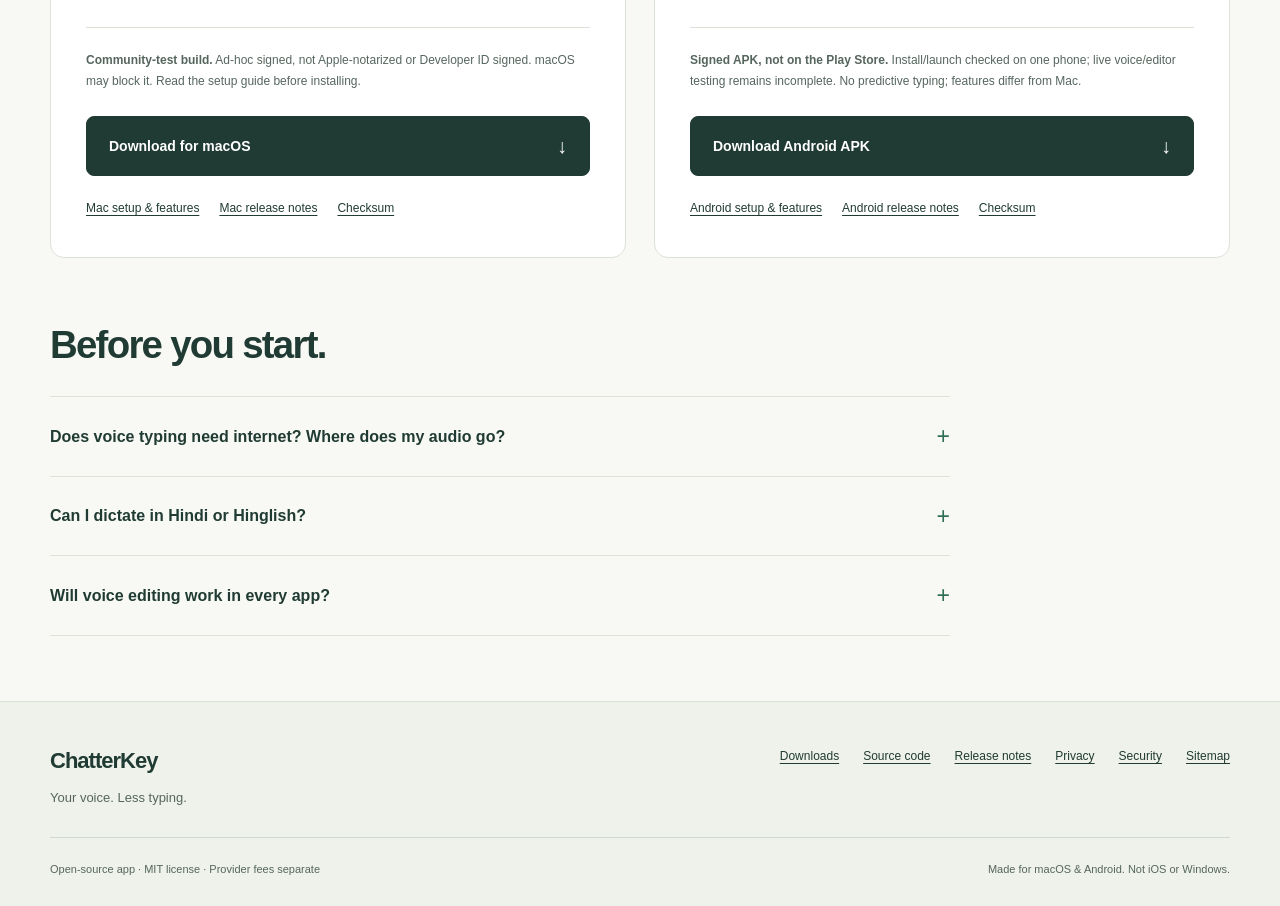
==== commit 798ff25c: "Simplify website with focused product flow and platform setup guides" ====
--- a/docs/index.html
+++ b/docs/index.html
@@ -3,337 +3,163 @@
 <head>
   <meta charset="utf-8">
   <meta name="viewport" content="width=device-width, initial-scale=1">
-  <title>ChatterKey — AI voice typing for macOS and Android</title>
-  <meta name="description" content="Native voice typing for macOS and an Android keyboard, powered by one shared processing core. Download macOS 5.0.0 or the signed Android 1.0.0 APK. Bring your own Google Direct or OpenRouter key.">
-  <meta name="theme-color" content="#f7f6f2">
-  <meta property="og:title" content="ChatterKey — Your voice, polished into text">
-  <meta property="og:description" content="Hold Fn on Mac or the keyboard mic on Android. One model request, reviewable voice edits, separate native apps.">
+  <title>ChatterKey — Open-Source Voice Typing for Mac &amp; Android</title>
+  <meta name="description" content="Turn speech into clear text on Mac or Android. Review voice edits, use your own Gemini or OpenRouter key, and download the free, open-source ChatterKey app.">
+  <link rel="canonical" href="https://imhimansu28.github.io/ChatterKey/">
+  <meta name="theme-color" content="#f8f9f5">
   <meta property="og:type" content="website">
+  <meta property="og:site_name" content="ChatterKey">
+  <meta property="og:title" content="ChatterKey — Open-Source Voice Typing for Mac &amp; Android">
+  <meta property="og:description" content="Turn speech into clear text on Mac or Android. Review voice edits, use your own Gemini or OpenRouter key, and download the free, open-source ChatterKey app.">
   <meta property="og:url" content="https://imhimansu28.github.io/ChatterKey/">
-  <meta property="og:image" content="https://imhimansu28.github.io/ChatterKey/assets/chatterkey-hero.jpg">
+  <meta property="og:image" content="https://imhimansu28.github.io/ChatterKey/assets/social-preview.png">
+  <meta property="og:image:width" content="1200">
+  <meta property="og:image:height" content="630">
+  <meta property="og:image:alt" content="ChatterKey: Write messages with your voice. Mac and Android voice typing with an illustrative message example.">
   <meta name="twitter:card" content="summary_large_image">
-  <link rel="icon" href="assets/app-icon.png" type="image/png">
-  <link rel="apple-touch-icon" href="assets/app-icon.png">
-  <link rel="stylesheet" href="styles.css?v=8d3675b1e685">
+  <meta name="twitter:title" content="ChatterKey — Open-Source Voice Typing for Mac &amp; Android">
+  <meta name="twitter:description" content="Turn speech into clear text on Mac or Android. Review voice edits, use your own Gemini or OpenRouter key, and download the free, open-source ChatterKey app.">
+  <meta name="twitter:image" content="https://imhimansu28.github.io/ChatterKey/assets/social-preview.png">
+  <meta name="twitter:image:alt" content="ChatterKey: Write messages with your voice. Mac and Android voice typing with an illustrative message example.">
+  <link rel="icon" href="assets/brand-icon.png" type="image/png">
+  <link rel="apple-touch-icon" href="assets/brand-icon.png">
+  <script>document.documentElement.classList.add('js');</script>
+  <link rel="stylesheet" href="styles.css?v=11ea098389a2">
   <script type="application/ld+json">
 {
   "@context": "https://schema.org",
   "@graph": [
     {
-      "@type": "SoftwareApplication",
-      "name": "ChatterKey for macOS",
-      "applicationCategory": "UtilitiesApplication",
-      "operatingSystem": "macOS 14 or later (Apple Silicon)",
-      "softwareVersion": "5.0.0",
-      "license": "https://opensource.org/license/mit",
-      "downloadUrl": "https://github.com/imhimansu28/ChatterKey/releases/download/macos-v5.0.0/ChatterKey-macOS-v5.0.0.zip"
+      "@type": "WebPage",
+      "@id": "https://imhimansu28.github.io/ChatterKey/#page",
+      "url": "https://imhimansu28.github.io/ChatterKey/",
+      "name": "ChatterKey — Open-Source Voice Typing for Mac & Android",
+      "description": "Turn speech into clear text on Mac or Android. Review voice edits, use your own Gemini or OpenRouter key, and download the free, open-source ChatterKey app.",
+      "inLanguage": "en",
+      "isPartOf": {
+        "@id": "https://imhimansu28.github.io/ChatterKey/#website"
+      }
     },
     {
-      "@type": "SoftwareApplication",
-      "name": "ChatterKey for Android",
-      "applicationCategory": "UtilitiesApplication",
-      "operatingSystem": "Android 9 or later (ARM64)",
-      "softwareVersion": "1.0.0",
-      "license": "https://opensource.org/license/mit",
-      "downloadUrl": "https://github.com/imhimansu28/ChatterKey/releases/download/android-v1.0.0/ChatterKey-Android-v1.0.0-arm64.apk"
+      "@type": "WebSite",
+      "@id": "https://imhimansu28.github.io/ChatterKey/#website",
+      "url": "https://imhimansu28.github.io/ChatterKey/",
+      "name": "ChatterKey",
+      "inLanguage": "en"
     }
   ]
 }
   </script>
 </head>
 <body>
-  <div class="ambient ambient-one" aria-hidden="true"></div>
-  <div class="ambient ambient-two" aria-hidden="true"></div>
-
+  <a class="skip-link" href="#main">Skip to content</a>
   <header class="site-header">
-    <a class="brand" href="#top" aria-label="ChatterKey home">
-      <img src="assets/app-icon.png" alt="" width="34" height="34">
-      <span>ChatterKey</span>
-    </a>
-    <button class="nav-toggle" type="button" aria-expanded="false" aria-controls="main-navigation" aria-label="Open navigation menu">
-      <span></span><span></span><span></span>
-    </button>
-    <nav id="main-navigation" aria-label="Main navigation">
-      <a href="#how">How it works</a>
-      <a href="#features">Features</a>
-      <a href="#use-cases">Use cases</a>
-      <a href="#privacy">Privacy</a>
-      <a href="#downloads">Downloads</a>
-    </nav>
-    <a class="header-cta" href="#downloads" aria-label="Choose a macOS or Android download">Downloads <span>↓</span></a>
+    <div class="header-inner wrap">
+      <a class="brand" href="./" aria-label="ChatterKey home"><img src="assets/brand-icon.png" width="34" height="34" alt="">ChatterKey</a>
+      <button class="nav-toggle" type="button" aria-controls="main-navigation" aria-expanded="false" aria-label="Open navigation menu" disabled>Menu</button>
+      <nav class="main-nav" id="main-navigation" aria-label="Main navigation">
+        <a href="#use-cases">Use cases</a>
+        <a href="macos/">For Mac</a>
+        <a href="android/">For Android</a>
+        <a class="nav-download" href="#downloads">Downloads <span aria-hidden="true">↓</span></a>
+      </nav>
+    </div>
   </header>
-
-  <main id="top">
-    <section class="hero section-shell">
-      <div class="hero-copy reveal">
-        <div class="eyebrow"><span class="status-dot"></span> Native apps for macOS &amp; Android</div>
-        <h1>Your voice.<br><em>Polished into text.</em></h1>
-        <p class="hero-lead">Hold Fn on Mac or the keyboard mic on Android. Turn speech into polished text, review selected-text edits, and keep your own Google Direct or OpenRouter connection. One shared core. Two native apps.</p>
-        <a class="release-badge" href="https://github.com/imhimansu28/ChatterKey/releases/tag/macos-v5.0.0">
-          <span>macOS 5.0.0</span><strong>Now alongside Android 1.0.0. Separate releases, shared core.</strong><b>→</b>
-        </a>
-        <div class="hero-actions">
-          <a class="button button-primary" href="https://github.com/imhimansu28/ChatterKey/releases/download/macos-v5.0.0/ChatterKey-macOS-v5.0.0.zip" aria-label="Download ChatterKey version 5.0.0 ZIP for macOS">
-            <svg viewBox="0 0 24 24" aria-hidden="true"><path d="M12 3v12m0 0 5-5m-5 5-5-5M5 20h14"/></svg>
-            Download for macOS
-          </a>
-          <a class="button button-secondary" href="https://github.com/imhimansu28/ChatterKey/releases/download/android-v1.0.0/ChatterKey-Android-v1.0.0-arm64.apk" aria-label="Download ChatterKey Android 1.0.0 ARM64 APK">
-            <svg viewBox="0 0 24 24" aria-hidden="true"><path d="M12 3v12m0 0 5-5m-5 5-5-5M5 20h14"/></svg>
-            Download Android APK
-          </a>
-        </div>
-        <p class="download-note"><strong>Mac:</strong> Apple Silicon · macOS 14+ · Ad-hoc signed, not Apple-notarized. <a href="https://github.com/imhimansu28/ChatterKey/releases/tag/macos-v5.0.0">Mac notes &amp; checksum</a>. <strong>Android:</strong> signed APK · Android 9+ · ARM64. <a href="#downloads">Setup &amp; limits</a>.</p>
-        <div class="hero-proof">
-          <span><b>⌨</b> Type in supported apps</span>
-          <span><b>↗</b> Local usage dashboard</span>
-          <span><b>A✓</b> Custom AI instructions</span>
-          <span><b>🔑</b> Your API key</span>
-        </div>
+  <main id="main" tabindex="-1">
+    <section class="hero product-hero wrap" id="top" aria-labelledby="hero-title">
+      <div class="hero-copy">
+        <span class="eyebrow">ChatterKey for Mac &amp; Android</span>
+        <h1 id="hero-title">Write messages<br><em>with your voice.</em></h1>
+        <p class="lead">Dictate a reply, turn rough thoughts into notes, or edit selected text by speaking.</p>
+        <div class="hero-actions"><a class="button" href="#downloads">Get ChatterKey <span aria-hidden="true">↓</span></a></div>
+        <p class="hero-note">Free app. Your Google or OpenRouter key; AI usage billed separately.</p>
+        <p class="how-line" id="how">Hold <kbd>Fn</kbd> on Mac or the mic on Android. Speak, then release.</p>
       </div>
-
-      <div class="hero-visual reveal delay-one">
-        <div class="visual-glow" aria-hidden="true"></div>
-        <img src="assets/chatterkey-hero.jpg" alt="ChatterKey transforming a spoken thought into polished text" width="1400" height="933">
-        <div class="floating-chip chip-shortcut"><kbd>Fn</kbd><span>Hold to speak</span></div>
-        <div class="floating-chip chip-ready"><span class="check">✓</span><span>Inserted</span></div>
+      <figure class="dictation-example" aria-labelledby="example-caption">
+        <div class="dictation-input"><span class="example-label">You say</span><p>“Um, tell Priya I’m running five minutes late, and they can start without me.”</p></div>
+        <div class="dictation-output"><span class="example-label">A possible result</span><p>Hi Priya, I’m running five minutes late. Please start without me.</p></div>
+        <figcaption id="example-caption">Illustrative example, not a live recording. Results vary by model.</figcaption>
+      </figure>
+    </section>
+    <section class="section use-cases wrap" id="use-cases" aria-labelledby="features">
+      <h2 id="features">For the writing you do every day.</h2>
+      <div class="use-case-list">
+        <article class="use-case"><h3>Reply to a message or email.</h3><p>Say what you want to send instead of typing a long reply. Choose professional mode for a more formal draft, then check it before sending.</p></article>
+        <article class="use-case"><h3>Turn scattered thoughts into notes.</h3><p>Speak a shopping list, a meeting follow-up or an idea. Choose bullets mode to organise those thoughts into a list.</p></article>
+        <article class="use-case"><h3>Fix a draft without retyping.</h3><p>Select a passage and say “Make this shorter.” Review the proposed edit and any protected-value warnings before applying. If replacement can’t be verified, copy and paste instead.</p></article>
       </div>
     </section>
-
-    <section class="trust-strip" aria-label="Product principles">
-      <div class="marquee">
-        <span>VOICE → POLISHED TEXT</span><i></i><span>NATIVE MAC + ANDROID</span><i></i><span>YOUR API KEY</span><i></i><span>ONE AUDIO MODEL</span><i></i><span>NO TRACKING BACKEND</span><i></i><span>OPEN SOURCE</span>
-      </div>
-    </section>
-
-
-    <section id="downloads" class="section-shell section-block">
-      <div class="section-heading reveal">
-        <div class="kicker">Choose your platform</div>
-        <h2>Separate downloads.<br>One shared voice core.</h2>
-        <p>Independent versions, platform-specific notes and checksums. Bring your own provider key; model usage is billed by your provider. No Windows build or automatic settings sync.</p>
+    <section class="section downloads wrap" id="downloads" aria-labelledby="downloads-title">
+      <div class="section-heading">
+        <h2 id="downloads-title">Choose your device.</h2>
+        <p>Free, open-source apps. Connect your own Google or OpenRouter API key. Voice processing needs internet and is billed by your provider.</p>
       </div>
       <div class="platform-grid">
-        <article class="step-card platform-card reveal">
-          <div class="kicker">macOS 5.0.0 · Build 15</div>
-          <h3>Your Mac voice workflow</h3>
-          <p class="platform-summary">Menu-bar dictation, Fn hold/double-tap hands-free, reviewed voice edits, personal vocabulary, optional local live preview, history and cost estimates. Version 5.0.0 preserves the v4.8.0 features while packaging Mac and shared processing independently.</p>
-          <p><strong>Apple Silicon · macOS 14+</strong><br>Ad-hoc signed community-test ZIP, not Apple-notarized. Editor support depends on Accessibility; unverifiable edits use Copy recovery.</p>
-          <div class="hero-actions"><a class="button button-primary" href="https://github.com/imhimansu28/ChatterKey/releases/download/macos-v5.0.0/ChatterKey-macOS-v5.0.0.zip">Download Mac ZIP</a></div>
-          <p><a href="https://github.com/imhimansu28/ChatterKey/releases/tag/macos-v5.0.0">Mac release notes &amp; checksum →</a></p>
+        <article class="platform-card" id="download-macos" aria-labelledby="mac-title">
+          <div class="platform-top"><span class="platform-symbol"><svg viewBox="0 0 28 28" aria-hidden="true"><rect x="4" y="4" width="20" height="15" rx="2"/><path d="M10 24h8M14 19v5"/></svg></span>
+            <div>
+              <h3 id="mac-title">For Mac</h3><small>App v5.0.0 · Apple Silicon</small>
+            </div>
+          </div>
+          <p>A menu-bar app with Fn voice typing and selected-text editing.</p>
+          <ul class="requirements">
+            <li>macOS 14 or later</li>
+            <li>Microphone &amp; Accessibility permissions</li>
+          </ul>
+          <p class="release-warning"><strong>Community-test build.</strong> Ad-hoc signed, not Apple-notarized or Developer ID signed. macOS may block it. Read the setup guide before installing.</p><a class="button" href="https://github.com/imhimansu28/ChatterKey/releases/download/macos-v5.0.0/ChatterKey-macOS-v5.0.0.zip">Download for macOS <span aria-hidden="true">↓</span></a>
+          <div class="platform-links"><a href="macos/">Mac setup &amp; features</a><a href="https://github.com/imhimansu28/ChatterKey/releases/tag/macos-v5.0.0">Mac release notes</a><a href="https://github.com/imhimansu28/ChatterKey/releases/download/macos-v5.0.0/ChatterKey-macOS-v5.0.0.zip.sha256" aria-label="macOS ZIP SHA-256 checksum">Checksum</a>
+          </div>
         </article>
-        <article class="step-card platform-card reveal delay-one">
-          <div class="kicker">Android 1.0.0 · Version code 4</div>
-          <h3>Your keyboard, with a voice</h3>
-          <p class="platform-summary">English (India) QWERTY, full symbols including ₹, Shift/caps lock and an animated hold/double-tap mic. Review selected-text edits, configure your provider and optionally count typed-word estimates and final dictation output—locally, without storing typed text.</p>
-          <p><strong>ARM64 · Android 9+ · Signed APK</strong><br>Enable/select ChatterKey, allow the mic and save your API key. Remove old debug copies from all profiles before the first release install. Live release-mode voice/editor coverage is incomplete; no predictive typing or Mac-only history/cost dashboard.</p>
-          <div class="hero-actions"><a class="button button-primary" href="https://github.com/imhimansu28/ChatterKey/releases/download/android-v1.0.0/ChatterKey-Android-v1.0.0-arm64.apk">Download Android APK</a></div>
-          <p><a href="https://github.com/imhimansu28/ChatterKey/releases/tag/android-v1.0.0">Android setup, privacy &amp; checksum →</a></p>
+        <article class="platform-card" id="download-android" aria-labelledby="android-title">
+          <div class="platform-top"><span class="platform-symbol"><svg viewBox="0 0 28 28" aria-hidden="true"><rect x="7" y="2" width="14" height="24" rx="3"/><path d="M12 5h4M12 23h4"/></svg></span>
+            <div>
+              <h3 id="android-title">For Android</h3><small>App v1.0.0 · ARM64</small>
+            </div>
+          </div>
+          <p>An English (India) keyboard with a mic for dictation and voice edits.</p>
+          <ul class="requirements">
+            <li>Android 9 or later</li>
+            <li>Enable the keyboard &amp; allow microphone access</li>
+          </ul>
+          <p class="release-warning"><strong>Signed APK, not on the Play Store.</strong> Install/launch checked on one phone; live voice/editor testing remains incomplete. No predictive typing; features differ from Mac.</p><a class="button" href="https://github.com/imhimansu28/ChatterKey/releases/download/android-v1.0.0/ChatterKey-Android-v1.0.0-arm64.apk">Download Android APK <span aria-hidden="true">↓</span></a>
+          <div class="platform-links"><a href="android/">Android setup &amp; features</a><a href="https://github.com/imhimansu28/ChatterKey/releases/tag/android-v1.0.0">Android release notes</a><a href="https://github.com/imhimansu28/ChatterKey/releases/download/android-v1.0.0/ChatterKey-Android-v1.0.0-arm64.apk.sha256" aria-label="Android APK SHA-256 checksum">Checksum</a>
+          </div>
         </article>
       </div>
     </section>
-
-    <section id="how" class="section-shell section-block">
-      <div class="section-heading reveal">
-        <div class="kicker">The Mac workflow</div>
-        <h2>From thought to finished text<br>in one natural flow.</h2>
-        <p>Dictate into a supported editor, or review a selected-text rewrite before applying. Use Copy recovery when automatic replacement cannot be verified.</p>
-      </div>
-
-      <div class="steps-grid">
-        <article class="step-card reveal">
-          <div class="step-number">01</div>
-          <div class="step-icon waveform-mini" aria-hidden="true"><i></i><i></i><i></i><i></i><i></i><i></i><i></i></div>
-          <h3>Hold and speak</h3>
-          <p>Press your chosen shortcut and speak naturally in your own words and style.</p>
-          <div class="sample sample-speech">“I need to send the client a clear update…”</div>
-        </article>
-        <article class="step-card reveal delay-one">
-          <div class="step-number">02</div>
-          <div class="step-icon"><svg viewBox="0 0 32 32" aria-hidden="true"><path d="M16 3l2.2 7.1L25 13l-6.8 2.9L16 23l-2.2-7.1L7 13l6.8-2.9L16 3Z"/><path d="m25 21 .9 2.9L29 25l-3.1 1.1L25 29l-.9-2.9L21 25l3.1-1.1L25 21Z"/></svg></div>
-          <h3>AI understands intent</h3>
-          <p>One audio request through Google Direct or OpenRouter transcribes, translates, and applies your writing style—no separate polishing call.</p>
-          <div class="processing-line"><span></span><span></span><span></span></div>
-        </article>
-        <article class="step-card reveal delay-two">
-          <div class="step-number">03</div>
-          <div class="step-icon success-icon">✓</div>
-          <h3>Ready where you need it</h3>
-          <p>ChatterKey attempts to paste into the focused text field. Support depends on the app; read-only content cannot be replaced in place.</p>
-          <div class="sample sample-output">Could you please rewrite this as a professional email?</div>
-        </article>
+    <section class="section faq wrap" id="faq" aria-labelledby="faq-title">
+      <h2 id="faq-title">Before you start.</h2>
+      <div class="faq-list">
+        <details id="privacy">
+          <summary>Does voice typing need internet? Where does my audio go?</summary>
+          <p>Yes. Audio and instructions go directly to your selected provider; voice edits also send the selected text. Provider data policies apply. Ordinary Android keyboard typing works offline. <a href="https://github.com/imhimansu28/ChatterKey/blob/main/PRIVACY.md">Read the privacy details.</a></p>
+        </details>
+        <details>
+          <summary>Can I dictate in Hindi or Hinglish?</summary>
+          <p>Use preserve-language instructions or Translate to English mode. Quality depends on the audio model and recording. Android’s typing layout is English (India); a dedicated Hindi layout and explicit Roman/Devanagari controls aren’t included yet.</p>
+        </details>
+        <details>
+          <summary>Will voice editing work in every app?</summary>
+          <p>Not every editor exposes a verifiable selection. Review the proposed edit; use Copy and manual paste if replacement isn’t available. Voice processing never sends your message automatically. See the <a href="macos/#voice-edit">Mac</a> or <a href="android/#voice-edit">Android</a> editing guide.</p>
+        </details>
       </div>
     </section>
-
-    <section id="features" class="feature-section section-block">
-      <div class="section-shell">
-        <div class="section-heading feature-heading reveal">
-          <div class="kicker">macOS features</div>
-          <h2>One voice. A smarter writing flow.</h2>
-          <p>From spoken words to polished text—with AI that understands what you mean and how you write.</p>
+  </main>
+  <footer class="site-footer">
+    <div class="wrap">
+      <div class="footer-top">
+        <div><a class="brand" href="./">ChatterKey</a>
+          <p>Your voice. Less typing.</p>
         </div>
-
-        <div class="feature-journey">
-          <svg class="feature-wave" viewBox="0 0 1200 170" preserveAspectRatio="none" aria-hidden="true">
-            <defs>
-              <linearGradient id="featureWaveGradient" x1="0" y1="0" x2="1" y2="0">
-                <stop offset="0" stop-color="#b9bbcc" stop-opacity=".16"/>
-                <stop offset=".18" stop-color="#9da1bc" stop-opacity=".64"/>
-                <stop offset=".5" stop-color="#858aa9" stop-opacity=".72"/>
-                <stop offset=".82" stop-color="#9da1bc" stop-opacity=".64"/>
-                <stop offset="1" stop-color="#b9bbcc" stop-opacity=".16"/>
-              </linearGradient>
-            </defs>
-            <path class="wave-glow" d="M0 108 C70 108 105 62 150 62 S260 128 330 108 C390 96 410 47 450 47 S550 128 630 108 C680 101 704 67 750 67 S850 140 930 108 C980 91 1005 54 1050 54 S1140 101 1200 98"/>
-            <path class="wave-line" d="M0 108 C70 108 105 62 150 62 S260 128 330 108 C390 96 410 47 450 47 S550 128 630 108 C680 101 704 67 750 67 S850 140 930 108 C980 91 1005 54 1050 54 S1140 101 1200 98"/>
-            <g class="wave-bars wave-bars-one"><line x1="420" y1="47" x2="420" y2="72"/><line x1="430" y1="34" x2="430" y2="83"/><line x1="440" y1="21" x2="440" y2="92"/><line x1="450" y1="12" x2="450" y2="99"/><line x1="460" y1="25" x2="460" y2="88"/><line x1="470" y1="38" x2="470" y2="77"/><line x1="480" y1="48" x2="480" y2="68"/></g>
-            <g class="wave-bars wave-bars-two"><line x1="722" y1="69" x2="722" y2="86"/><line x1="732" y1="56" x2="732" y2="93"/><line x1="742" y1="43" x2="742" y2="100"/><line x1="752" y1="36" x2="752" y2="103"/><line x1="762" y1="48" x2="762" y2="96"/><line x1="772" y1="58" x2="772" y2="89"/><line x1="782" y1="67" x2="782" y2="82"/></g>
-            <g class="wave-bars wave-bars-three"><line x1="1020" y1="56" x2="1020" y2="80"/><line x1="1030" y1="42" x2="1030" y2="91"/><line x1="1040" y1="27" x2="1040" y2="101"/><line x1="1050" y1="20" x2="1050" y2="106"/><line x1="1060" y1="35" x2="1060" y2="96"/><line x1="1070" y1="47" x2="1070" y2="87"/><line x1="1080" y1="56" x2="1080" y2="79"/></g>
-            <g class="wave-node"><circle cx="150" cy="62" r="10"/><circle cx="150" cy="62" r="3"/></g><g class="wave-node"><circle cx="450" cy="47" r="10"/><circle cx="450" cy="47" r="3"/></g><g class="wave-node"><circle cx="750" cy="67" r="10"/><circle cx="750" cy="67" r="3"/></g><g class="wave-node"><circle cx="1050" cy="54" r="10"/><circle cx="1050" cy="54" r="3"/></g>
-          </svg>
-
-          <div class="feature-story-grid">
-            <article class="feature-story reveal">
-              <div class="feature-demo live-demo"><div class="demo-status"><img src="assets/app-icon.png" alt="" width="24" height="24"><span></span>Listening…</div><p>I’ll send the report<br>by end of day<span class="typing-cursor"></span></p></div>
-              <div class="feature-detail"><span class="feature-number">1</span><h3>Live transcription</h3><p>See a rough on-device preview when available, then receive polished final text.</p></div>
-            </article>
-            <article class="feature-story reveal delay-one">
-              <div class="feature-demo edit-demo"><p>Let’s <mark>move this</mark> to next week.</p><div class="demo-arrow">↓</div><p>Let’s <strong>push this</strong> to next week.</p></div>
-              <div class="feature-detail"><span class="feature-number">2</span><h3>Magic Voice Edit</h3><p>Select text and speak an instruction to rewrite it in place.</p></div>
-            </article>
-            <article class="feature-story reveal delay-two">
-              <div class="feature-demo vocabulary-demo"><div><span class="wrong-word">acme corp</span><b>→</b><i>✓</i></div><div><span class="right-word">Acme Corp</span><b>→</b><i>✓</i></div></div>
-              <div class="feature-detail"><span class="feature-number">3</span><h3>Personal vocabulary</h3><p>Teach names, products, and exact spellings once. Use them everywhere.</p></div>
-            </article>
-            <article class="feature-story reveal">
-              <div class="feature-demo snippet-demo"><span class="snippet-cue">⌁ “meeting intro”</span><div class="demo-arrow">↓</div><p>Hi everyone, thanks for joining. Here’s what we’ll cover today…</p></div>
-              <div class="feature-detail"><span class="feature-number">4</span><h3>Voice snippets</h3><p>Save spoken cues and expand reusable text anywhere you type.</p></div>
-            </article>
-          </div>
-        </div>
-
-        <div class="feature-extras reveal" aria-label="More ChatterKey features">
-          <span><b>↗</b> Cost & usage dashboard</span><span><b>◷</b> Local history</span><span><b>⌁</b> Custom AI prompts</span><span><b>Aa</b> Eight writing modes</span><span><b>↵</b> Spoken formatting</span><span><b>◌</b> One configurable model</span><span><b>⌘</b> Clipboard restoration</span>
-        </div>
-
-        <div class="release-highlights reveal" aria-label="Mac features retained in version 5.0.0">
-          <article>
-            <span class="highlight-icon">↗</span>
-            <div><small>REVIEWABLE EDITS</small><h3>Review before replacing</h3><p>Compare edits, acknowledge protected-value changes, then Apply, Copy or Discard. Unverifiable selections use manual recovery.</p></div>
-          </article>
-          <article>
-            <span class="highlight-icon">⌁</span>
-            <div><small>HANDS-FREE RECORDING</small><h3>Double-tap Fn to talk</h3><p>Hold to talk, or double-tap to keep recording. Press Fn again to stop; Escape cancels. Shortcut changes clear the recording lock.</p></div>
-          </article>
-          <article>
-            <span class="highlight-icon">◷</span>
-            <div><small>SHARED SWIFT CORE</small><h3>Native Mac. Separate core.</h3><p>Mac and Android use the same Swift processing, prompts and edit checks. Recording, permissions, text access and credentials stay native to each app. One model request per attempt.</p></div>
-          </article>
-        </div>
+        <nav class="footer-links" aria-label="Footer navigation">
+          <a href="#downloads">Downloads</a><a href="https://github.com/imhimansu28/ChatterKey">Source code</a><a href="https://github.com/imhimansu28/ChatterKey/releases">Release notes</a>
+          <a href="https://github.com/imhimansu28/ChatterKey/blob/main/PRIVACY.md">Privacy</a><a href="https://github.com/imhimansu28/ChatterKey/blob/main/SECURITY.md">Security</a><a href="sitemap.xml">Sitemap</a>
+        </nav>
       </div>
-    </section>
-
-    <section id="use-cases" class="section-shell section-block">
-      <div class="section-heading reveal">
-        <div class="kicker">Use it your way</div>
-        <h2>One shortcut. Every place you write.</h2>
+      <div class="footer-bottom"><span>Open-source app · MIT license · Provider fees separate</span><span>Made for macOS &amp; Android. Not iOS or Windows.</span>
       </div>
-
-      <div class="use-case-layout">
-        <div class="use-case-tabs" role="tablist" aria-label="Use cases">
-          <button id="use-tab-founders" class="use-tab active" type="button" data-case="founders" role="tab" aria-selected="true" aria-controls="use-panel-founders" tabindex="0"><span>01</span> Founders & teams</button>
-          <button id="use-tab-developers" class="use-tab" type="button" data-case="developers" role="tab" aria-selected="false" aria-controls="use-panel-developers" tabindex="-1"><span>02</span> Developers</button>
-          <button id="use-tab-creators" class="use-tab" type="button" data-case="creators" role="tab" aria-selected="false" aria-controls="use-panel-creators" tabindex="-1"><span>03</span> Creators & students</button>
-          <button id="use-tab-support" class="use-tab" type="button" data-case="support" role="tab" aria-selected="false" aria-controls="use-panel-support" tabindex="-1"><span>04</span> Support & sales</button>
-        </div>
-        <div class="use-case-panel">
-          <div id="use-panel-founders" class="use-copy active" data-panel="founders" role="tabpanel" aria-labelledby="use-tab-founders" tabindex="0">
-            <span class="pill">Founders & teams</span>
-            <h3>Turn fast thoughts into clear communication.</h3>
-            <p>Dictate Slack updates, product notes, meeting summaries, and client emails without slowing down to translate or type.</p>
-            <ul><li>Professional email mode</li><li>Reusable meeting snippets</li><li>Concise team updates</li></ul>
-          </div>
-          <div id="use-panel-developers" class="use-copy" data-panel="developers" role="tabpanel" aria-labelledby="use-tab-developers" tabindex="0" hidden>
-            <span class="pill">Developers</span>
-            <h3>Explain code while your hands stay in flow.</h3>
-            <p>Write prompts, documentation, GitHub issues, code review notes, and technical messages with identifiers preserved.</p>
-            <ul><li>Technical output mode</li><li>Exact command and filename handling</li><li>Custom vocabulary for your stack</li></ul>
-          </div>
-          <div id="use-panel-creators" class="use-copy" data-panel="creators" role="tabpanel" aria-labelledby="use-tab-creators" tabindex="0" hidden>
-            <span class="pill">Creators & students</span>
-            <h3>Capture ideas before they disappear.</h3>
-            <p>Speak rough ideas and transform them into outlines, posts, notes, or polished drafts.</p>
-            <ul><li>Bullet and concise modes</li><li>Natural English translation</li><li>Optional local text history</li></ul>
-          </div>
-          <div id="use-panel-support" class="use-copy" data-panel="support" role="tabpanel" aria-labelledby="use-tab-support" tabindex="0" hidden>
-            <span class="pill">Support & sales</span>
-            <h3>Reply faster without sounding repetitive.</h3>
-            <p>Use voice snippets for standard answers, then personalize the rest naturally for each customer.</p>
-            <ul><li>Exact reusable responses</li><li>Professional tone cleanup</li><li>Works inside your existing CRM</li></ul>
-          </div>
-          <div class="app-cloud" aria-hidden="true">
-            <span>Slack</span><span>Mail</span><span>Notion</span><span>VS Code</span><span>GitHub</span><span>Chrome</span>
-          </div>
-        </div>
-      </div>
-    </section>
-
-    <section id="privacy" class="privacy-section section-block">
-      <div class="section-shell privacy-grid">
-        <div class="privacy-copy reveal">
-          <div class="kicker">Built for ownership</div>
-          <h2>Your voice workflow.<br>Your choices.</h2>
-          <p>ChatterKey is open-source software for Mac and Android—not another account or project-operated transcription service. Your selected provider processes voice requests under its own policies.</p>
-          <div class="privacy-points">
-            <div><span>01</span><p><strong>Bring your own API key</strong>Keys stay in macOS Keychain or Android Keystore-encrypted private storage.</p></div>
-            <div><span>02</span><p><strong>No ChatterKey analytics</strong>No project-operated tracking or transcription backend.</p></div>
-            <div><span>03</span><p><strong>Platform-specific local data</strong>Mac history is optional. Android counters are opt-in aggregates; typed text is not saved for counting, and Practice/private-marked fields are excluded.</p></div>
-          </div>
-        </div>
-        <div class="privacy-visual reveal delay-one">
-          <div class="key-orbit">
-            <div class="orbit orbit-one"></div>
-            <div class="orbit orbit-two"></div>
-            <div class="key-core"><img src="assets/app-icon.png" alt="" width="72" height="72"></div>
-            <a class="provider provider-one" href="https://ai.google.dev/gemini-api/docs/models/gemini-3.5-flash-lite" target="_blank" rel="noreferrer" aria-label="Explore Gemini audio models">
-              <span class="provider-mark">G</span><span>Google Direct</span>
-            </a>
-            <a class="provider provider-two" href="https://openrouter.ai/models" target="_blank" rel="noreferrer" aria-label="Explore OpenRouter models">
-              <span class="provider-mark">OR</span><span>OpenRouter</span>
-            </a>
-            <a class="provider provider-three" href="https://github.com/imhimansu28/ChatterKey#default-provider-configuration" target="_blank" rel="noreferrer" aria-label="Read about single-model configuration">
-              <span class="provider-mark">1</span><span>One model</span>
-            </a>
-          </div>
-          <p>Audio and instructions go together to Google Direct or OpenRouter—only the connection you select. Keys stay separate per connection, in each platform’s native credential storage.</p>
-        </div>
-      </div>
-    </section>
-
-    <section class="final-cta section-shell reveal">
-      <div class="cta-wave" aria-hidden="true"><i></i><i></i><i></i><i></i><i></i><i></i><i></i><i></i><i></i></div>
-      <div class="kicker">Ready when you are</div>
-      <h2>Stop translating your thoughts.<br>Start expressing them.</h2>
-      <p>Speak naturally. Review your words. Choose the native app for your device.</p>
-      <div class="hero-actions centered">
-        <a class="button button-light" href="https://github.com/imhimansu28/ChatterKey/releases/download/macos-v5.0.0/ChatterKey-macOS-v5.0.0.zip" aria-label="Download ChatterKey version 5.0.0 ZIP for macOS">Download for macOS</a>
-        <a class="button button-ghost" href="https://github.com/imhimansu28/ChatterKey/releases/download/android-v1.0.0/ChatterKey-Android-v1.0.0-arm64.apk">Download Android APK</a>
-      </div>
-      <small>Free and open source · macOS 14+ / Android 9+ · Provider usage billed separately</small>
-    </section>
-  </main>
-
-  <footer class="site-footer section-shell">
-    <a class="brand" href="#top"><img src="assets/app-icon.png" alt="" width="30" height="30"><span>ChatterKey</span></a>
-    <p>Your voice, polished into text.</p>
-    <div class="footer-links">
-      <a href="https://github.com/imhimansu28/ChatterKey">GitHub</a>
-      <a href="https://github.com/imhimansu28/ChatterKey/blob/main/CHANGELOG.md">Changelog</a>
-      <a href="https://github.com/imhimansu28/ChatterKey/releases">Releases</a>
-      <a href="https://github.com/imhimansu28/ChatterKey/blob/main/PRIVACY.md">Privacy</a>
-      <a href="https://github.com/imhimansu28/ChatterKey/blob/main/LICENSE">MIT License</a>
     </div>
   </footer>
-
-  <script src="script.js?v=8d6711f4ff8c"></script>
+  <script src="script.js?v=f87158da16f0" defer onerror="document.documentElement.classList.remove('js')"></script>
 </body>
 </html>
--- a/docs/styles.css
+++ b/docs/styles.css
@@ -1,335 +1,129 @@
 :root {
-  --bg: #f7f6f2;
-  --paper: #fffefb;
-  --ink: #17181c;
-  --muted: #696a71;
-  --line: rgba(23,24,28,.11);
-  --accent: #5b5ce2;
-  --accent-soft: #e9e9ff;
-  --green: #20b96b;
-  --radius: 24px;
-  --shadow: 0 28px 80px rgba(24,25,31,.10);
+  color-scheme: light;
+  --paper: #f8f9f5;
+  --white: #fff;
+  --ink: #203b33;
+  --muted: #56665e;
+  --accent: #306e55;
+  --soft: #eaf0e7;
+  --line: #dbe2d8;
+  font-family: -apple-system, BlinkMacSystemFont, "Segoe UI", sans-serif;
+  color: var(--ink);
+  background: var(--paper);
+  font-synthesis: none;
 }
-
 * { box-sizing: border-box; }
-html { scroll-behavior: smooth; max-width: 100%; overflow-x: clip; }
-body {
-  margin: 0;
-  color: var(--ink);
-  background: var(--bg);
-  font-family: -apple-system, BlinkMacSystemFont, "SF Pro Display", "Helvetica Neue", Arial, sans-serif;
-  -webkit-font-smoothing: antialiased;
-  max-width: 100%;
-  overflow-x: clip;
+html { scroll-behavior: smooth; scroll-padding-top: 100px; }
+body { margin: 0; font-size: 16px; line-height: 1.7; overflow-wrap: anywhere; -webkit-font-smoothing: antialiased; }
+[hidden] { display: none !important; }
+a { color: inherit; text-underline-offset: .25em; }
+a:hover { text-decoration-thickness: 2px; }
+button, input { font: inherit; }
+button { color: inherit; }
+button, summary, a, input { -webkit-tap-highlight-color: transparent; }
+:focus-visible { outline: 3px solid var(--accent); outline-offset: 5px; }
+img, svg { display: block; max-width: 100%; }
+img { height: auto; }
+h1, h2, h3, p, figure { margin: 0; }
+h1, h2, h3 { line-height: 1.12; letter-spacing: -.045em; font-weight: 620; text-wrap: balance; }
+h1 { font-size: clamp(46px, 5.1vw, 72px); }
+h2 { font-size: clamp(34px, 3.8vw, 49px); }
+h3 { font-size: 25px; }
+em { font-style: normal; color: var(--accent); }
+p { text-wrap: pretty; }
+small { font-size: 12px; line-height: 1.65; }
+ul, ol { padding-left: 1.3em; }
+li + li { margin-top: .7em; }
+code, kbd { font-family: ui-monospace, SFMono-Regular, Consolas, monospace; font-size: .9em; }
+kbd { display: inline-block; padding: 0 .5em; border: 1px solid currentColor; border-bottom-width: 3px; border-radius: 4px; }
+.wrap { width: min(1180px, calc(100% - 80px)); margin-inline: auto; }
+.section { padding-block: 65px; }
+.eyebrow { display: flex; align-items: center; gap: 9px; margin-bottom: 22px; font-size: 11px; line-height: 1.7; font-weight: 650; letter-spacing: .09em; text-transform: uppercase; color: var(--accent); }
+.lead { color: var(--muted); font-size: 18px; line-height: 1.8; }
+.text-link { font-size: 14px; font-weight: 600; }
+.text-link span { display: inline-block; margin-left: 6px; }
+.button { display: inline-flex; align-items: center; justify-content: space-between; gap: 28px; min-height: 52px; padding: 13px 22px; border: 1px solid var(--ink); border-radius: 8px; color: var(--white); background: var(--ink); font-size: 14px; font-weight: 600; line-height: 1.6; text-decoration: none; transition: background .2s, border-color .2s; }
+.button:hover { background: var(--accent); border-color: var(--accent); text-decoration: none; }
+.button span { flex-shrink: 0; font-size: 20px; }
+.skip-link { position: fixed; z-index: 100; top: 10px; left: 10px; padding: 10px 18px; background: var(--ink); color: var(--white); transform: translateY(-180%); }
+.skip-link:focus { transform: none; }
+.site-header { position: sticky; z-index: 30; top: 0; background: var(--paper); border-bottom: 1px solid var(--line); }
+.header-inner { display: flex; justify-content: space-between; align-items: center; gap: 30px; min-height: 82px; }
+.brand { display: inline-flex; align-items: center; gap: 10px; font-size: 22px; font-weight: 650; letter-spacing: -.045em; text-decoration: none; flex-shrink: 0; }
+.brand img { width: 30px; height: 30px; border-radius: 8px; }
+.main-nav { display: flex; align-items: center; gap: 28px; }
+.main-nav a { font-size: 13px; font-weight: 550; text-decoration: none; padding-block: 12px; }
+.main-nav a:hover, .main-nav a[aria-current="page"] { color: var(--accent); text-decoration: underline; }
+.main-nav .nav-download { border: 1px solid var(--line); padding: 8px 16px; border-radius: 7px; }
+.nav-toggle { display: none; min-width: 48px; min-height: 44px; padding: 7px 12px; background: transparent; border: 1px solid var(--line); border-radius: 6px; cursor: pointer; }
+.hero { display: grid; grid-template-columns: 1fr 1fr; gap: 55px; align-items: center; padding-block: 65px; }
+.hero-copy { min-width: 0; }
+.hero-copy .lead { max-width: 485px; margin-top: 25px; }
+.hero-actions { display: flex; flex-wrap: wrap; align-items: center; gap: 25px; margin-top: 30px; }
+.hero-note { color: var(--muted); margin-top: 18px; font-size: 12px; }
+.how-line { max-width: 450px; margin-top: 27px; font-size: 13px; color: var(--muted); }
+.how-line kbd { padding-inline: .35em; border-color: #bac8bb; background: #fff; }
+.dictation-example { min-width: 0; overflow: hidden; background: var(--white); border: 1px solid var(--line); border-radius: 14px; }
+.dictation-input { padding: 26px 30px; background: #edf2e9; border-bottom: 1px solid var(--line); }
+.example-label { display: block; margin-bottom: 12px; font-size: 11px; font-weight: 600; letter-spacing: .05em; color: var(--accent); }
+.dictation-input p { font-size: 17px; line-height: 1.75; color: var(--muted); }
+.dictation-output { padding: 28px 30px 20px; }
+.dictation-output p { font-size: 23px; line-height: 1.6; letter-spacing: -.02em; }
+.dictation-example figcaption { padding: 0 30px 24px; color: var(--muted); font-size: 11px; }
+.use-cases { border-block: 1px solid var(--line); }
+.use-cases h2, .section-heading h2, .faq h2 { font-size: clamp(30px, 3vw, 39px); }
+.use-case-list { margin-top: 30px; }
+.use-case { display: grid; grid-template-columns: .9fr 1.3fr; gap: 55px; padding-block: 23px; }
+.use-case + .use-case { border-top: 1px solid var(--line); }
+.use-case h3 { font-size: 22px; line-height: 1.4; }
+.use-case p { max-width: 630px; color: var(--muted); font-size: 15px; }
+.section-heading { margin-bottom: 30px; }
+.section-heading p { max-width: 670px; margin-top: 16px; color: var(--muted); font-size: 15px; }
+.platform-grid { display: grid; grid-template-columns: 1fr 1fr; gap: 28px; }.platform-card { min-width: 0; display: flex; flex-direction: column; align-items: flex-start; padding: 35px; background: var(--white); border: 1px solid var(--line); border-radius: 14px; }
+.platform-top { display: flex; align-items: center; gap: 17px; margin-bottom: 23px; }.platform-symbol { display: grid; place-items: center; width: 49px; height: 49px; flex-shrink: 0; border: 1px solid var(--line); background: var(--paper); border-radius: 11px; }
+.platform-symbol svg { width: 26px; height: 26px; fill: none; stroke: currentColor; stroke-width: 1.5; stroke-linecap: round; stroke-linejoin: round; }
+.platform-top h3 { font-size: 26px; margin-bottom: 5px; }.platform-top small, .platform-card > p { color: var(--muted); }.platform-card > p { font-size: 15px; }
+.requirements { list-style: none; padding: 0; margin-block: 25px; font-size: 14px; }.requirements li { display: flex; align-items: baseline; gap: 10px; }.requirements li::before { content: "✓"; color: var(--accent); }
+.platform-card .release-warning { padding-top: 22px; margin-bottom: 25px; border-top: 1px solid var(--line); font-size: 12px; flex: 1; }.platform-card .button { width: 100%; }
+.platform-links { display: flex; flex-wrap: wrap; gap: 10px 20px; margin-top: 18px; font-size: 12px; }.platform-links a { padding-block: 4px; }
+.faq { padding-top: 0; }
+.faq-list { margin-top: 30px; max-width: 900px; }
+details { border-bottom: 1px solid var(--line); }details:first-child { border-top: 1px solid var(--line); }
+summary { display: flex; align-items: center; justify-content: space-between; gap: 20px; padding: 22px 0; cursor: pointer; list-style: none; font-size: 16px; line-height: 1.5; font-weight: 550; }summary::-webkit-details-marker { display: none; }
+summary::after { content: "+"; color: var(--accent); font-size: 23px; font-weight: 300; flex-shrink: 0; }details[open] summary::after { content: "−"; }details > p { color: var(--muted); font-size: 15px; padding: 0 25px 22px 0; }
+.site-footer { background: #eef2ea; border-top: 1px solid var(--line); padding-block: 40px 28px; }.footer-top { display: flex; justify-content: space-between; align-items: flex-start; gap: 40px; }.footer-top p { color: var(--muted); font-size: 13px; margin-top: 8px; }
+.footer-links { display: flex; flex-wrap: wrap; justify-content: flex-end; gap: 10px 24px; max-width: 530px; font-size: 12px; }.footer-links a { padding-block: 4px; }
+.footer-bottom { margin-top: 28px; border-top: 1px solid #d0dbca; padding-top: 22px; display: flex; justify-content: space-between; gap: 20px; color: var(--muted); font-size: 11px; }
+.breadcrumb { padding-top: 30px; color: var(--muted); font-size: 12px; }.breadcrumb ol { display: flex; flex-wrap: wrap; list-style: none; gap: 10px; padding: 0; margin: 0; }.breadcrumb li { margin: 0; }.breadcrumb li + li::before { content: "/"; margin-right: 10px; }
+.platform-hero { grid-template-columns: 1.3fr .7fr; padding-block: 45px 75px; }.platform-hero h1 { font-size: clamp(42px, 4.8vw, 65px); }.platform-hero .lead { max-width: 580px; }
+.shortcut-art { text-align: center; padding: 40px 20px; perspective: 800px; }.shortcut-key { width: 150px; height: 145px; margin: 15px auto 45px; display: grid; place-items: center; background: linear-gradient(140deg, #fff, #e7eddf); border: 1px solid #c9d3bf; border-radius: 19px; font-size: 58px; font-weight: 500; transform: rotateX(18deg) rotateY(-12deg) rotateZ(8deg); box-shadow: 0 10px 0 #bdcaae, 0 17px 0 #9eaf8d, 8px 25px 30px #243f2814; }.shortcut-art p { font-size: 20px; }.shortcut-art small { display: block; margin-top: 16px; color: var(--muted); }
+.guide-layout { display: grid; grid-template-columns: 220px minmax(0, 1fr); gap: 65px; padding-top: 15px; }.guide-nav { align-self: start; position: sticky; top: 110px; font-size: 13px; }.guide-nav strong { display: block; margin-bottom: 15px; color: var(--accent); }.guide-nav a { display: block; padding-block: 10px; }
+.guide-content { padding: 40px; background: var(--white); border: 1px solid var(--line); border-radius: 12px; }.guide-content section + section { margin-top: 50px; padding-top: 40px; border-top: 1px solid var(--line); }.guide-content h2 { font-size: 34px; margin-bottom: 25px; }.guide-content h3 { font-size: 23px; margin-block: 28px 15px; }.guide-content p + p { margin-top: 20px; }.guide-content p, .guide-content li { color: var(--muted); }.guide-content strong { color: var(--ink); }.guide-content li { padding-left: 6px; }.guide-content ol li + li { margin-top: 20px; }.callout { margin-top: 30px; padding: 24px; border-left: 3px solid #90aa93; background: var(--soft); }
+.keyboard-art { max-width: 380px; padding: 20px 15px; background: #e4ebdf; border: 1px solid #ced9c6; border-bottom-width: 5px; border-radius: 20px; box-shadow: 0 14px 35px #2c452016; }.keyboard-message { margin-bottom: 25px; padding: 22px; background: var(--white); border-radius: 8px; font-size: 17px; }.keyboard-bar { display: flex; justify-content: space-between; align-items: center; padding: 5px 6px 15px; font-size: 12px; }.keyboard-mic { display: grid; place-items: center; width: 35px; height: 35px; color: var(--white); background: var(--ink); border-radius: 50%; }.keyboard-mic svg { width: 19px; height: 19px; fill: none; stroke: currentColor; stroke-width: 1.7; }.keyboard-row { display: flex; justify-content: center; gap: 4px; margin-bottom: 6px; }.keyboard-row span { display: grid; place-items: center; flex: 1; min-width: 0; min-height: 36px; font-size: 12px; background: var(--white); border-bottom: 2px solid #b7c3ac; border-radius: 4px; }.keyboard-row:nth-child(2) { padding-inline: 13px; }.keyboard-row:nth-child(3) { padding-inline: 8px; }.keyboard-row .space { flex: 4; }.keyboard-caption { margin: 16px 4px 0; color: var(--muted); text-align: center; font-size: 12px; }
+.error-page { max-width: 760px; min-height: 60vh; padding-block: 100px; }.error-page p { margin-block: 28px; }
+@media (max-width: 1050px) {
+  .wrap { width: calc(100% - 60px); }.main-nav { gap: 18px; }.hero { gap: 35px; }
+  .dictation-input, .dictation-output { padding: 24px; }.dictation-example figcaption { padding: 0 24px 24px; }
+  .use-case { gap: 35px; }.platform-card { padding: 27px; }.platform-top h3 { font-size: 23px; }
+  .guide-layout { grid-template-columns: 180px minmax(0, 1fr); gap: 35px; }.guide-content { padding: 30px; }
 }
-a { color: inherit; text-decoration: none; }
-button, input { font: inherit; }
-a:focus-visible, button:focus-visible { outline: 3px solid rgba(91,92,226,.38); outline-offset: 3px; }
-img { max-width: 100%; display: block; }
-
-.ambient { position: fixed; width: 460px; height: 460px; border-radius: 50%; filter: blur(90px); opacity: .16; pointer-events: none; z-index: -1; }
-.ambient-one { background: #7374ff; top: -180px; right: -120px; }
-.ambient-two { background: #89d7ff; top: 620px; left: -260px; opacity: .11; }
-.section-shell { width: min(1180px, calc(100% - 48px)); margin-inline: auto; }
-.section-block { padding-block: 116px; }
-
-.site-header {
-  width: min(1240px, calc(100% - 36px));
-  height: 68px;
-  margin: 16px auto 0;
-  padding: 0 12px 0 18px;
-  display: flex;
-  align-items: center;
-  gap: 34px;
-  position: sticky;
-  top: 14px;
-  z-index: 50;
-  background: rgba(255,255,255,.76);
-  border: 1px solid rgba(255,255,255,.9);
-  border-radius: 18px;
-  box-shadow: 0 12px 38px rgba(19,20,26,.08);
-  backdrop-filter: blur(22px) saturate(150%);
+@media (max-width: 800px) {
+  .wrap { width: calc(100% - 40px); }.header-inner { min-height: 70px; flex-wrap: wrap; padding-block: 12px; gap: 0 15px; }
+  .main-nav { width: 100%; flex-wrap: wrap; justify-content: flex-start; padding-top: 15px; gap: 4px 25px; }.js .site-header .nav-toggle { display: block; }.js .site-header .main-nav { display: none; }.js .site-header.nav-open .main-nav { display: flex; }
+  .hero { grid-template-columns: 1fr; gap: 35px; padding-block: 45px; }.product-hero h1 { font-size: clamp(43px, 7.5vw, 65px); }.hero-copy .lead { max-width: 540px; }
+  .dictation-example { max-width: 560px; width: 100%; }.section { padding-block: 45px; }.use-case { grid-template-columns: 1fr; gap: 9px; }
+  .platform-grid { grid-template-columns: 1fr; gap: 25px; }.platform-card { padding: 30px; }.platform-top h3 { font-size: 28px; }.faq { padding-top: 0; }
+  .footer-top { flex-direction: column; gap: 25px; }.footer-links { justify-content: flex-start; }
+  .guide-layout { grid-template-columns: 1fr; gap: 35px; padding-top: 15px; }.guide-nav { position: static; border-bottom: 1px solid var(--line); padding-bottom: 20px; }.guide-nav a { display: inline-block; margin-right: 20px; }.shortcut-art, .keyboard-art { max-width: 380px; width: 100%; margin-inline: auto; }.platform-hero { gap: 40px; }
 }
-.brand { display: inline-flex; align-items: center; gap: 10px; font-size: 16px; font-weight: 720; letter-spacing: -.02em; white-space: nowrap; }
-.brand img { border-radius: 10px; filter: drop-shadow(0 4px 10px rgba(20,24,34,.18)); }
-.site-header nav { display: flex; gap: 28px; margin-left: auto; }
-.site-header nav a { color: var(--muted); font-size: 13px; font-weight: 550; transition: color .2s; }
-.site-header nav a:hover { color: var(--ink); }
-.nav-toggle {
-  width: 40px;
-  height: 40px;
-  padding: 0;
-  display: none;
-  place-content: center;
-  gap: 4px;
-  border: 1px solid var(--line);
-  border-radius: 11px;
-  color: var(--ink);
-  background: rgba(255,255,255,.76);
-  cursor: pointer;
+@media (max-width: 520px) {
+  .wrap { width: calc(100% - 36px); }.hero-copy .lead { font-size: 16px; }.eyebrow { font-size: 10px; }.hero-note { font-size: 12px; }
+  .dictation-input, .dictation-output { padding: 22px; }.dictation-output { padding-bottom: 17px; }.dictation-output p { font-size: 20px; }.dictation-input p { font-size: 16px; }.dictation-example figcaption { padding: 0 22px 22px; }
+  .use-case h3 { font-size: 21px; }.platform-card { padding: 25px; }.platform-top h3 { font-size: 24px; }.platform-card .button { padding-inline: 15px; }
+  .footer-bottom { flex-direction: column; gap: 10px; }.platform-hero h1 { font-size: 42px; }.guide-content { padding: 25px; }.guide-content h2 { font-size: 29px; }.callout { padding: 20px; }
 }
-.nav-toggle span { width: 17px; height: 1.5px; display: block; border-radius: 2px; background: currentColor; transition: transform .2s ease, opacity .2s ease; }
-.site-header.nav-open .nav-toggle span:nth-child(1) { transform: translateY(5.5px) rotate(45deg); }
-.site-header.nav-open .nav-toggle span:nth-child(2) { opacity: 0; }
-.site-header.nav-open .nav-toggle span:nth-child(3) { transform: translateY(-5.5px) rotate(-45deg); }
-.header-cta { display: inline-flex; align-items: center; gap: 6px; color: white; background: var(--ink); padding: 11px 15px; border-radius: 11px; font-size: 12px; font-weight: 650; }
-.header-cta span { color: rgba(255,255,255,.55); }
-
-.hero { min-height: 560px; padding: 56px 0 58px; display: grid; grid-template-columns: .92fr 1.08fr; gap: 54px; align-items: center; }
-.eyebrow, .kicker { color: #62636a; font-size: 11px; line-height: 1; font-weight: 750; letter-spacing: .13em; text-transform: uppercase; }
-.eyebrow { display: inline-flex; align-items: center; gap: 8px; padding: 9px 12px; border: 1px solid var(--line); border-radius: 999px; background: rgba(255,255,255,.56); }
-.status-dot { width: 7px; height: 7px; border-radius: 50%; background: var(--green); box-shadow: 0 0 0 4px rgba(32,185,107,.12); }
-.hero h1 { margin: 26px 0 22px; font-size: clamp(44px, 5.1vw, 66px); line-height: .98; letter-spacing: -.062em; font-weight: 735; }
-.hero h1 em { color: var(--accent); font-style: normal; }
-.hero-lead { max-width: 590px; margin: 0; color: var(--muted); font-size: 18px; line-height: 1.65; letter-spacing: -.012em; }
-.hero-actions { margin-top: 32px; display: flex; flex-wrap: wrap; gap: 11px; }
-.release-badge { width: fit-content; margin-top: 20px; padding: 8px 10px; display: inline-flex; align-items: center; gap: 8px; border: 1px solid rgba(91,92,226,.16); border-radius: 999px; background: rgba(91,92,226,.07); color: var(--ink); font-size: 10px; font-weight: 620; transition: border-color .2s ease, background .2s ease, transform .2s ease; }
-.release-badge span { color: var(--accent); font-size: 9px; font-weight: 760; letter-spacing: .08em; text-transform: uppercase; }
-.release-badge b { color: var(--accent); font-size: 12px; }
-.release-badge:hover { border-color: rgba(91,92,226,.3); background: rgba(91,92,226,.1); transform: translateY(-1px); }
-.button { height: 50px; padding: 0 19px; display: inline-flex; align-items: center; justify-content: center; gap: 9px; border-radius: 13px; font-size: 13px; font-weight: 680; transition: transform .2s, box-shadow .2s, background .2s; }
-.button:hover { transform: translateY(-2px); }
-.button svg { width: 18px; fill: none; stroke: currentColor; stroke-width: 1.8; stroke-linecap: round; stroke-linejoin: round; }
-.button-primary { color: white; background: var(--ink); box-shadow: 0 12px 30px rgba(23,24,28,.18); }
-.button-secondary { background: rgba(255,255,255,.72); border: 1px solid var(--line); }
-.hero-proof { display: flex; flex-wrap: wrap; gap: 18px; margin-top: 27px; color: #77787e; font-size: 11px; font-weight: 580; }
-.hero-proof span { display: flex; align-items: center; gap: 5px; }
-.hero-proof b { color: var(--ink); font-weight: 600; }
-
-.hero-visual { position: relative; min-width: 0; }
-.hero-visual img { position: relative; z-index: 2; width: 100%; height: auto; aspect-ratio: 3 / 2; object-fit: contain; border-radius: 30px; box-shadow: var(--shadow); border: 1px solid rgba(255,255,255,.9); }
-.visual-glow { position: absolute; inset: 16% 10%; background: #9696ff; filter: blur(80px); opacity: .24; }
-.floating-chip { position: absolute; z-index: 3; display: flex; align-items: center; gap: 9px; background: rgba(255,255,255,.9); border: 1px solid white; border-radius: 13px; padding: 9px 12px; box-shadow: 0 14px 40px rgba(22,23,29,.14); backdrop-filter: blur(16px); font-size: 11px; font-weight: 650; }
-.floating-chip kbd { min-width: 29px; height: 27px; display: grid; place-items: center; border: 1px solid #d9d9df; border-bottom-width: 3px; border-radius: 7px; background: white; font-family: inherit; font-size: 10px; font-weight: 650; }
-.chip-shortcut { left: -10px; bottom: 19%; }
-.chip-ready { right: -7px; top: 20%; }
-.check { display: grid; place-items: center; width: 25px; height: 25px; border-radius: 50%; background: var(--green); color: white; }
-
-.trust-strip { border-block: 1px solid var(--line); overflow: hidden; background: rgba(255,255,255,.42); }
-.marquee { width: max-content; min-width: 100%; height: 70px; padding-inline: 30px; display: flex; align-items: center; justify-content: space-around; gap: 34px; color: #73747a; font-size: 10px; font-weight: 760; letter-spacing: .15em; }
-.marquee i { width: 4px; height: 4px; border-radius: 50%; background: #bbbcc2; }
-
-.section-heading { max-width: 780px; margin-bottom: 48px; }
-.section-heading h2 { margin: 13px 0 16px; font-size: clamp(39px, 5vw, 58px); line-height: 1.04; letter-spacing: -.052em; }
-.section-heading > p, .split-heading > p { color: var(--muted); font-size: 16px; line-height: 1.65; }
-.split-heading { max-width: none; display: grid; grid-template-columns: 1fr 400px; gap: 80px; align-items: end; }
-.split-heading > p { margin: 0 0 6px; }
-
-.platform-grid { display: grid; grid-template-columns: repeat(2, minmax(0, 1fr)); gap: 24px; }
-.platform-card { display: flex; flex-direction: column; align-items: flex-start; }
-.platform-card .platform-summary { flex: 1; }
-.platform-card a:not(.button) { text-decoration: underline; text-underline-offset: 3px; }
-.platform-card p + p { margin-top: 18px; }
-.platform-card .hero-actions { margin-top: 24px; margin-bottom: 18px; }
-@media (max-width: 760px) { .platform-grid { grid-template-columns: 1fr; } }
-
-.steps-grid { display: grid; grid-template-columns: repeat(3,1fr); gap: 18px; }
-.step-card, .feature-card { position: relative; border: 1px solid var(--line); border-radius: var(--radius); background: rgba(255,255,255,.66); }
-.step-card { min-height: 380px; padding: 28px; overflow: hidden; }
-.step-number { position: absolute; top: 25px; right: 26px; color: #aaaab0; font: 650 10px/1 ui-monospace, SFMono-Regular, Menlo, monospace; }
-.step-icon { width: 58px; height: 58px; display: flex; align-items: center; justify-content: center; margin: 72px 0 28px; border-radius: 17px; color: var(--accent); background: var(--accent-soft); }
-.step-icon svg { width: 31px; fill: none; stroke: currentColor; stroke-width: 1.4; }
-.step-card h3, .feature-card h3 { margin: 0 0 10px; font-size: 20px; letter-spacing: -.025em; }
-.step-card > p, .feature-card > p { margin: 0; color: var(--muted); font-size: 13px; line-height: 1.65; }
-.waveform-mini { gap: 3px; }
-.waveform-mini i { width: 3px; border-radius: 4px; background: var(--accent); animation: wave 1s ease-in-out infinite alternate; }
-.waveform-mini i:nth-child(1),.waveform-mini i:nth-child(7){height:12px}.waveform-mini i:nth-child(2),.waveform-mini i:nth-child(6){height:22px}.waveform-mini i:nth-child(3),.waveform-mini i:nth-child(5){height:32px}.waveform-mini i:nth-child(4){height:40px}
-.waveform-mini i:nth-child(2){animation-delay:.1s}.waveform-mini i:nth-child(3){animation-delay:.2s}.waveform-mini i:nth-child(4){animation-delay:.3s}.waveform-mini i:nth-child(5){animation-delay:.4s}
-@keyframes wave { to { transform: scaleY(.55); opacity: .55; } }
-.success-icon { color: white; background: var(--green); font-size: 27px; font-weight: 700; }
-.sample { position: absolute; left: 22px; right: 22px; bottom: 22px; padding: 13px 14px; border-radius: 12px; font-size: 11px; line-height: 1.45; }
-.sample-speech { color: #64656c; background: #f0efff; }
-.sample-output { color: #315e47; background: #e9f8f0; }
-.processing-line { position: absolute; left: 28px; bottom: 32px; display: flex; gap: 5px; }
-.processing-line span { width: 7px; height: 7px; border-radius: 50%; background: var(--accent); animation: dots .8s ease-in-out infinite alternate; }
-.processing-line span:nth-child(2){animation-delay:.15s}.processing-line span:nth-child(3){animation-delay:.3s}
-@keyframes dots { to { transform: translateY(-7px); opacity: .4; } }
-
-.feature-section { overflow: hidden; background: radial-gradient(circle at 50% 34%,rgba(219,221,235,.28),transparent 36%),linear-gradient(180deg,#f7f7fa 0%,#fafafd 72%,#f7f6f2 100%); border-block: 1px solid rgba(76,79,104,.07); }
-.feature-heading { max-width: 1040px; margin: 0 auto 34px; text-align: center; }
-.feature-heading .kicker { color: #747896; }
-.feature-heading h2 { margin-top: 14px; }
-.feature-heading p { max-width: 620px; margin-inline: auto; }
-.feature-journey { position: relative; padding-top: 145px; }
-.feature-wave { position: absolute; z-index: 0; top: 0; left: 0; width: 100%; height: 180px; overflow: visible; }
-.wave-glow, .wave-line { fill: none; stroke-linecap: round; stroke-linejoin: round; }
-.wave-glow { stroke: rgba(128,132,171,.16); stroke-width: 20; filter: blur(18px); }
-.wave-line { stroke: url(#featureWaveGradient); stroke-width: 2.2; filter: drop-shadow(0 3px 9px rgba(105,109,145,.18)); }
-.wave-bars line { stroke: rgba(126,131,166,.62); stroke-width: 3.2; stroke-linecap: round; filter: drop-shadow(0 3px 8px rgba(105,109,145,.2)); animation: feature-wave-pulse 1.8s ease-in-out infinite alternate; transform-box: fill-box; transform-origin: center; }
-.wave-bars line:nth-child(2), .wave-bars line:nth-child(6) { animation-delay: .1s; }
-.wave-bars line:nth-child(3), .wave-bars line:nth-child(5) { animation-delay: .2s; }
-.wave-bars line:nth-child(4) { animation-delay: .3s; }
-.wave-bars-two line { animation-delay: .25s; }.wave-bars-three line { animation-delay: .5s; }
-.wave-node circle:first-child { fill: rgba(255,255,255,.94); stroke: rgba(117,122,158,.28); stroke-width: 4; filter: drop-shadow(0 4px 10px rgba(93,97,126,.2)); }
-.wave-node circle:last-child { fill: #777c9f; }
-@keyframes feature-wave-pulse { to { transform: scaleY(.78); opacity: .72; } }
-.feature-story-grid { position: relative; z-index: 1; display: grid; grid-template-columns: repeat(4,1fr); gap: 28px; }
-.feature-story { position: relative; min-width: 0; }
-.feature-story::before { content:""; position:absolute; left:50%; top:-86px; height:86px; border-left:1px dashed rgba(116,120,150,.16); }
-.feature-demo { min-height: 176px; padding: 21px; display: flex; flex-direction: column; justify-content: center; border: 1px solid rgba(40,42,54,.08); border-radius: 16px; background: rgba(255,255,255,.78); box-shadow: 0 18px 48px rgba(45,47,62,.055); backdrop-filter: blur(16px); }
-.demo-status { display: flex; align-items: center; gap: 7px; margin-bottom: 24px; color: #76777f; font-size: 10px; font-weight: 620; }.demo-status img { border-radius: 7px; }.demo-status span { width: 6px; height: 6px; margin-left: 2px; border-radius: 50%; background: #747a9c; box-shadow: 0 0 0 4px rgba(116,122,156,.09); }
-.live-demo p { margin: 0; color: #272830; font-size: 17px; line-height: 1.55; letter-spacing: -.02em; }.typing-cursor { display: inline-block; width: 2px; height: 20px; margin-left: 3px; vertical-align: -4px; border-radius: 2px; background: #7b809f; animation: cursor-blink .85s step-end infinite; }@keyframes cursor-blink { 50% { opacity: 0; } }
-.edit-demo { gap: 8px; }.edit-demo p { margin: 0; color: #34353c; font-size: 14px; line-height: 1.5; }.edit-demo mark { padding: 2px 4px; border: 1px solid rgba(111,116,151,.2); border-radius: 4px; color: inherit; background: #e8e9f1; }.edit-demo strong { color: #656b91; font-weight: 700; }.demo-arrow { color: #aaaab6; text-align: center; font-size: 17px; }
-.vocabulary-demo { gap: 16px; }.vocabulary-demo > div { display: grid; grid-template-columns: 1fr auto 28px; gap: 10px; align-items: center; }.vocabulary-demo span { padding: 8px 10px; border-radius: 9px; font-size: 11px; font-weight: 650; }.wrong-word { color: #be4a4a; background: #fff0f0; }.right-word { color: #318655; background: #eaf8ef; }.vocabulary-demo b { color: #9a9ba3; font-size: 12px; }.vocabulary-demo i { width: 26px; height: 26px; display: grid; place-items: center; border-radius: 50%; color: #238c50; background: #e5f8ec; font-style: normal; font-size: 11px; }
-.snippet-demo { align-items: stretch; }.snippet-cue { align-self: center; padding: 7px 11px; border-radius: 999px; color: #686d90; background: #eff0f5; font-size: 10px; font-weight: 680; }.snippet-demo p { margin: 0; color: #4d4e56; font-size: 11px; line-height: 1.55; }
-.feature-detail { padding: 24px 4px 0; }.feature-number { width: 25px; height: 25px; display: grid; place-items: center; margin-bottom: 13px; border-radius: 50%; color: #676c8c; background: #ececf2; font-size: 10px; font-weight: 760; }.feature-detail h3 { margin: 0 0 8px; font-size: 18px; letter-spacing: -.025em; }.feature-detail p { margin: 0; color: var(--muted); font-size: 12px; line-height: 1.55; }
-.feature-extras { margin-top: 54px; padding-top: 24px; display: flex; align-items: center; justify-content: center; flex-wrap: wrap; gap: 10px; border-top: 1px solid rgba(74,77,98,.08); }.feature-extras span { padding: 9px 12px; display: inline-flex; align-items: center; gap: 7px; border: 1px solid rgba(75,78,99,.08); border-radius: 999px; color: #6c6e77; background: rgba(255,255,255,.58); font-size: 10px; font-weight: 620; }.feature-extras b { color: #727795; font-size: 11px; }
-.release-highlights { margin-top: 24px; display: grid; grid-template-columns: repeat(3,1fr); gap: 12px; }
-.release-highlights article { min-height: 128px; padding: 18px; display: flex; align-items: flex-start; gap: 13px; border: 1px solid rgba(75,78,99,.09); border-radius: 16px; background: rgba(255,255,255,.66); box-shadow: 0 16px 42px rgba(54,57,76,.04); }
-.highlight-icon { flex: 0 0 auto; width: 34px; height: 34px; display: grid; place-items: center; border-radius: 10px; color: #666b91; background: rgba(115,120,160,.1); font-size: 15px; font-weight: 750; }
-.release-highlights small { color: #8589a2; font-size: 8px; font-weight: 760; letter-spacing: .1em; }
-.release-highlights h3 { margin: 5px 0 6px; color: var(--ink); font-size: 14px; line-height: 1.15; }
-.release-highlights p { color: var(--muted); font-size: 10px; line-height: 1.55; }
-
-.use-case-layout { display: grid; grid-template-columns: 300px 1fr; gap: 22px; }
-.use-case-tabs { display: flex; flex-direction: column; gap: 7px; }
-.use-tab { padding: 18px; display: flex; gap: 16px; border: 0; border-radius: 13px; background: transparent; color: #7c7d83; cursor: pointer; text-align: left; font-size: 13px; font-weight: 650; transition: .2s; }
-.use-tab span { color: #aaaab0; font: 600 9px ui-monospace,SFMono-Regular,monospace; }
-.use-tab:hover { background: rgba(255,255,255,.6); }
-.use-tab.active { color: white; background: var(--ink); }
-.use-tab.active span { color: #9293ff; }
-.use-case-panel { position: relative; min-height: 470px; padding: 48px; overflow: hidden; border-radius: 26px; background: white; border: 1px solid var(--line); }
-.use-copy { display: none; max-width: 560px; position: relative; z-index: 2; }
-.use-copy[hidden] { display: none; }
-.use-copy.active { display: block; animation: enter .35s ease both; }
-@keyframes enter { from { opacity:0; transform:translateY(8px); } }
-.use-copy .pill { color: var(--accent); background: var(--accent-soft); }
-.use-copy h3 { margin: 24px 0 14px; font-size: 35px; line-height: 1.08; letter-spacing: -.04em; }
-.use-copy > p { color: var(--muted); font-size: 14px; line-height: 1.7; }
-.use-copy ul { list-style: none; margin: 27px 0 0; padding: 0; display: grid; gap: 10px; }
-.use-copy li { color: #4f5056; font-size: 12px; }
-.use-copy li::before { content:"✓"; color: var(--green); font-weight: 800; margin-right: 9px; }
-.app-cloud { position: absolute; right: -22px; bottom: -25px; width: 350px; height: 190px; opacity: .8; }
-.app-cloud span { position: absolute; padding: 10px 13px; border-radius: 10px; background: #f4f4f6; border: 1px solid #e5e5e9; color: #6c6d73; font-size: 10px; font-weight: 650; transform: rotate(var(--r,0deg)); }
-.app-cloud span:nth-child(1){left:0;top:45px;--r:-5deg}.app-cloud span:nth-child(2){left:95px;top:8px;--r:4deg}.app-cloud span:nth-child(3){left:185px;top:58px;--r:-2deg}.app-cloud span:nth-child(4){left:55px;top:105px;--r:3deg}.app-cloud span:nth-child(5){left:165px;top:125px;--r:-4deg}.app-cloud span:nth-child(6){left:265px;top:90px;--r:5deg}
-
-.privacy-section { color: white; background: #17181d; }
-.privacy-grid { display: grid; grid-template-columns: 1fr 1fr; gap: 90px; align-items: center; }
-.privacy-copy .kicker { color: #8f90ff; }
-.privacy-copy h2 { margin: 14px 0 18px; font-size: 54px; line-height: 1.02; letter-spacing: -.05em; }
-.privacy-copy > p { color: rgba(255,255,255,.55); max-width: 540px; line-height: 1.7; }
-.privacy-points { margin-top: 38px; display: grid; gap: 6px; }
-.privacy-points > div { display: grid; grid-template-columns: 34px 1fr; gap: 12px; padding: 17px 0; border-top: 1px solid rgba(255,255,255,.1); }
-.privacy-points span { color: #7778ed; font: 650 9px ui-monospace,SFMono-Regular,monospace; }
-.privacy-points p { margin: 0; color: rgba(255,255,255,.5); font-size: 11px; line-height: 1.5; }
-.privacy-points strong { display: block; color: white; font-size: 13px; margin-bottom: 3px; }
-.privacy-visual { text-align: center; }
-.key-orbit { width: 410px; aspect-ratio: 1; margin: auto; position: relative; display: grid; place-items: center; isolation: isolate; }
-.orbit { position: absolute; border: 1px solid rgba(255,255,255,.12); border-radius: 50%; pointer-events: none; }
-.orbit-one { inset: 13%; animation: spin-reverse 38s linear infinite; }
-.orbit-two { inset: 0; border-style: dashed; animation: spin 30s linear infinite; }
-@keyframes spin { to { transform: rotate(360deg); } }
-@keyframes spin-reverse { to { transform: rotate(-360deg); } }
-@keyframes core-breathe { 50% { box-shadow: 0 0 90px rgba(91,92,226,.48); transform: scale(1.025); } }
-@keyframes provider-float-one { 50% { transform: translate(8px,-7px); } }
-@keyframes provider-float-two { 50% { transform: translate(-7px,8px); } }
-@keyframes provider-float-three { 50% { transform: translate(7px,6px); } }
-.key-core { z-index: 2; width: 110px; height: 110px; display: grid; place-items: center; border-radius: 30px; box-shadow: 0 0 70px rgba(91,92,226,.34); animation: core-breathe 4.8s ease-in-out infinite; }
-.key-core img { width: 100%; height: 100%; object-fit: contain; filter: drop-shadow(0 14px 24px rgba(0,0,0,.28)); }
-.provider { position: absolute; z-index: 3; width: 92px; aspect-ratio: 1; display: flex; flex-direction: column; align-items: center; justify-content: center; gap: 7px; border: 1px solid rgba(255,255,255,.13); border-radius: 50%; background: rgba(34,35,41,.88); color: rgba(255,255,255,.7); box-shadow: 0 12px 36px rgba(0,0,0,.22); backdrop-filter: blur(12px); font-size: 10px; font-weight: 680; transition: color .2s ease, border-color .2s ease, background .2s ease, box-shadow .2s ease; }
-.provider::after { content: "↗"; position: absolute; top: 16px; right: 17px; color: rgba(255,255,255,.35); font-size: 8px; transition: color .2s ease, transform .2s ease; }
-.provider-mark { display: grid; place-items: center; width: 29px; height: 29px; border-radius: 50%; background: rgba(119,120,237,.14); color: #9b9cff; font: 700 9px ui-monospace,SFMono-Regular,monospace; letter-spacing: -.03em; }
-.provider:hover, .provider:focus-visible { color: white; border-color: rgba(139,140,255,.62); background: rgba(45,46,57,.96); box-shadow: 0 14px 46px rgba(91,92,226,.28); outline: none; }
-.provider:hover::after, .provider:focus-visible::after { color: #a7a8ff; transform: translate(2px,-2px); }
-.provider-one { top: 7%; left: 26%; animation: provider-float-one 5.4s ease-in-out infinite; }
-.provider-two { right: -1%; bottom: 27%; animation: provider-float-two 6s ease-in-out infinite; }
-.provider-three { left: 1%; bottom: 17%; animation: provider-float-three 5.7s ease-in-out infinite; }
-.privacy-visual > p { color: rgba(255,255,255,.42); font-size: 11px; }
-
-.final-cta { position: relative; margin-block: 110px; padding: 100px 30px; overflow: hidden; border-radius: 34px; text-align: center; color: white; background: linear-gradient(135deg,#4b4dcb,#6566ec 60%,#7677f4); box-shadow: 0 30px 90px rgba(75,77,203,.26); }
-.final-cta .kicker { color: rgba(255,255,255,.65); }
-.final-cta h2 { margin: 17px 0; font-size: 54px; line-height: 1.03; letter-spacing: -.05em; }
-.final-cta > p { color: rgba(255,255,255,.72); }
-.centered { justify-content: center; }
-.button-light { color: var(--ink); background: white; }
-.button-ghost { color: white; border: 1px solid rgba(255,255,255,.27); background: rgba(255,255,255,.08); }
-.final-cta small { display: block; margin-top: 24px; color: rgba(255,255,255,.55); font-size: 10px; }
-.cta-wave { position: absolute; inset: auto 0 0; height: 130px; display: flex; justify-content: center; align-items: end; gap: 16px; opacity: .08; }
-.cta-wave i { width: 18px; height: var(--h,60px); border-radius: 10px 10px 0 0; background: white; }.cta-wave i:nth-child(1),.cta-wave i:nth-child(9){--h:30px}.cta-wave i:nth-child(2),.cta-wave i:nth-child(8){--h:55px}.cta-wave i:nth-child(3),.cta-wave i:nth-child(7){--h:80px}.cta-wave i:nth-child(4),.cta-wave i:nth-child(6){--h:110px}.cta-wave i:nth-child(5){--h:130px}
-
-.site-footer { min-height: 100px; padding-block: 30px; display: flex; align-items: center; gap: 28px; border-top: 1px solid var(--line); }
-.site-footer > p { color: var(--muted); font-size: 11px; }
-.footer-links { margin-left: auto; display: flex; gap: 20px; }
-.footer-links a { color: #76777d; font-size: 11px; }
-.footer-links a:hover { color: var(--ink); }
-
-.reveal { opacity: 1; transform: none; }
-.reveal.reveal-pending { opacity: 0; transform: translateY(18px); transition: opacity .65s ease, transform .65s ease; }
-.reveal.reveal-pending.visible { opacity: 1; transform: none; }
-.delay-one { transition-delay: .1s; }.delay-two { transition-delay: .2s; }
-
-@media (max-width: 980px) {
-  .site-header { gap: 10px; }
-  .site-header nav {
-    position: absolute;
-    top: calc(100% + 8px);
-    left: 0;
-    right: 0;
-    margin: 0;
-    padding: 9px;
-    display: flex;
-    flex-direction: column;
-    gap: 2px;
-    border: 1px solid rgba(255,255,255,.92);
-    border-radius: 16px;
-    background: rgba(255,255,255,.96);
-    box-shadow: 0 18px 48px rgba(19,20,26,.14);
-    backdrop-filter: blur(22px) saturate(150%);
-    opacity: 0;
-    visibility: hidden;
-    pointer-events: none;
-    transform: translateY(-8px);
-    transition: opacity .2s ease, transform .2s ease, visibility .2s ease;
-  }
-  .site-header nav a { padding: 12px 13px; border-radius: 10px; font-size: 14px; }
-  .site-header nav a:hover { background: var(--accent-soft); }
-  .site-header.nav-open nav { opacity: 1; visibility: visible; pointer-events: auto; transform: none; }
-  .nav-toggle { display: grid; margin-left: auto; flex: 0 0 auto; }
-  .header-cta { flex: 0 0 auto; }
-  .hero { grid-template-columns: 1fr; min-height: auto; padding: 64px 0 72px; text-align: center; }
-  .hero-copy { display: flex; flex-direction: column; align-items: center; }
-  .hero-visual { width: min(720px,100%); margin: 0 auto; }
-  .steps-grid { grid-template-columns: 1fr 1fr; }
-  .feature-story-grid { grid-template-columns: 1fr 1fr; row-gap: 46px; }
-  .release-highlights { grid-template-columns: 1fr; }
-  .feature-wave { display: none; }
-  .feature-journey { padding-top: 12px; }
-  .feature-story::before { display: none; }
-  .steps-grid .step-card:last-child { grid-column: 1 / -1; }
-  .use-case-layout { grid-template-columns: 1fr; min-width: 0; }
-  .use-case-tabs { width: 100%; min-width: 0; max-width: 100%; flex-direction: row; overflow-x: auto; overscroll-behavior-inline: contain; }
-  .use-tab { min-width: 190px; }
-  .privacy-grid { grid-template-columns: 1fr; }
+@media (max-height: 600px) { .site-header, .guide-nav { position: static; } }
+@media (prefers-reduced-motion: reduce) {
+  html { scroll-behavior: auto; }
+  *, *::before, *::after { transition: none !important; }
 }
-
-@media (max-width: 660px) {
-  .section-shell { width: min(100% - 28px, 1180px); }
-  .section-block { padding-block: 78px; }
-  .site-header { height: 60px; width: calc(100% - 20px); top: 8px; margin-top: 8px; }
-  .header-cta { display: none; }
-  .hero { min-height: auto; padding: 48px 0 60px; gap: 44px; }
-  .hero h1 { font-size: 41px; }
-  .hero-lead { font-size: 16px; }
-  .hero-proof { justify-content: center; }
-  .chip-shortcut { left: 5px; bottom: 10%; }.chip-ready { right: 4px; top: 12%; }
-  .marquee { justify-content: flex-start; }
-  .steps-grid, .feature-story-grid { grid-template-columns: 1fr; }
-  .steps-grid .step-card:last-child { grid-column: auto; }
-  .section-heading h2, .privacy-copy h2, .final-cta h2 { font-size: 39px; }
-  .use-case-panel { padding: 30px 24px; min-height: 510px; }
-  .use-copy h3 { font-size: 30px; }
-  .app-cloud { opacity: .4; }
-  .key-orbit { width: min(100%,360px); }
-  .final-cta { margin-block: 70px; padding-block: 75px; }
-  .site-footer { flex-wrap: wrap; justify-content: center; text-align: center; }
-  .footer-links { width: 100%; margin-left: 0; justify-content: center; flex-wrap: wrap; }
-}
-
-@media (prefers-reduced-motion: reduce) {
-  *, *::before, *::after { scroll-behavior: auto !important; animation-duration: .01ms !important; animation-iteration-count: 1 !important; transition-duration: .01ms !important; }
-  .reveal, .reveal.reveal-pending { opacity: 1; transform: none; }
-}
-
-/* Keep community-build limitations visible beside the download action. */
-.download-note { max-width: 560px; margin: 16px 0; font-size: 12px; line-height: 1.6; color: #575760; }
-.download-note a { text-decoration: underline; text-underline-offset: 3px; }
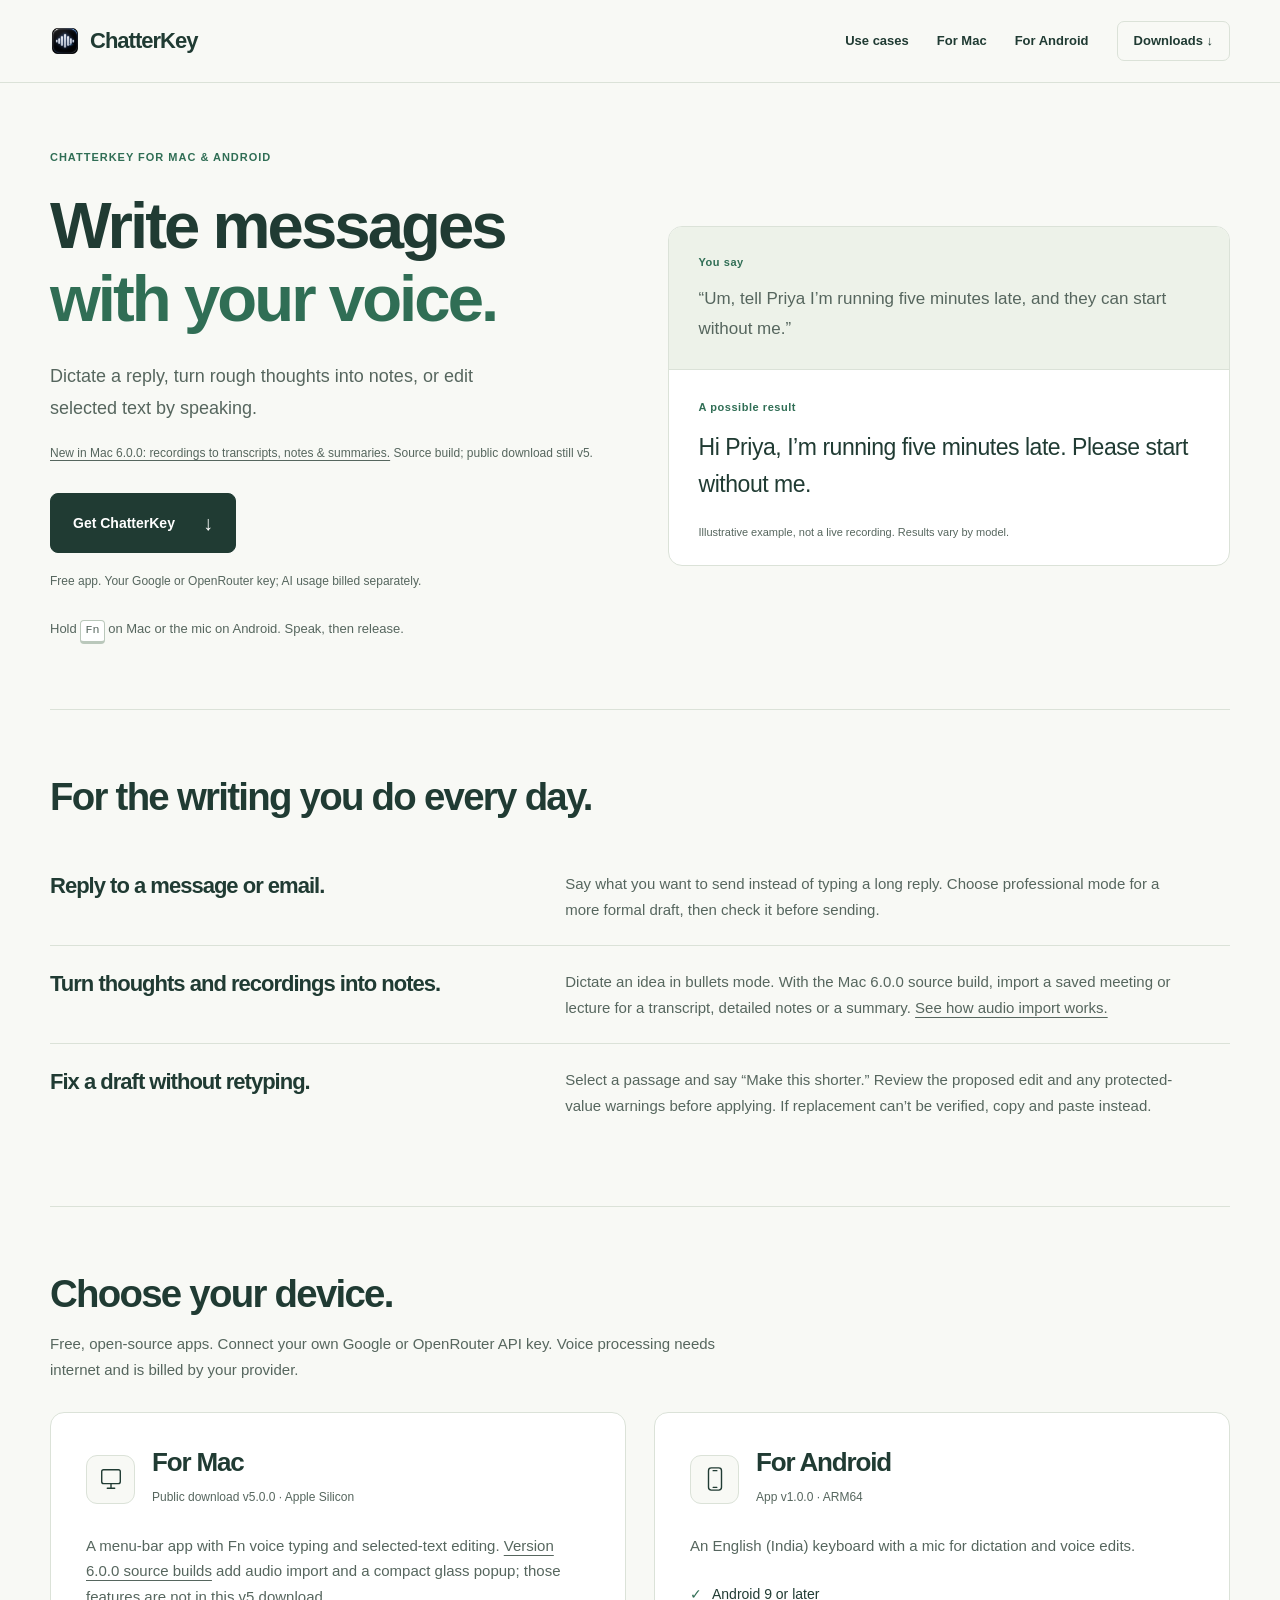
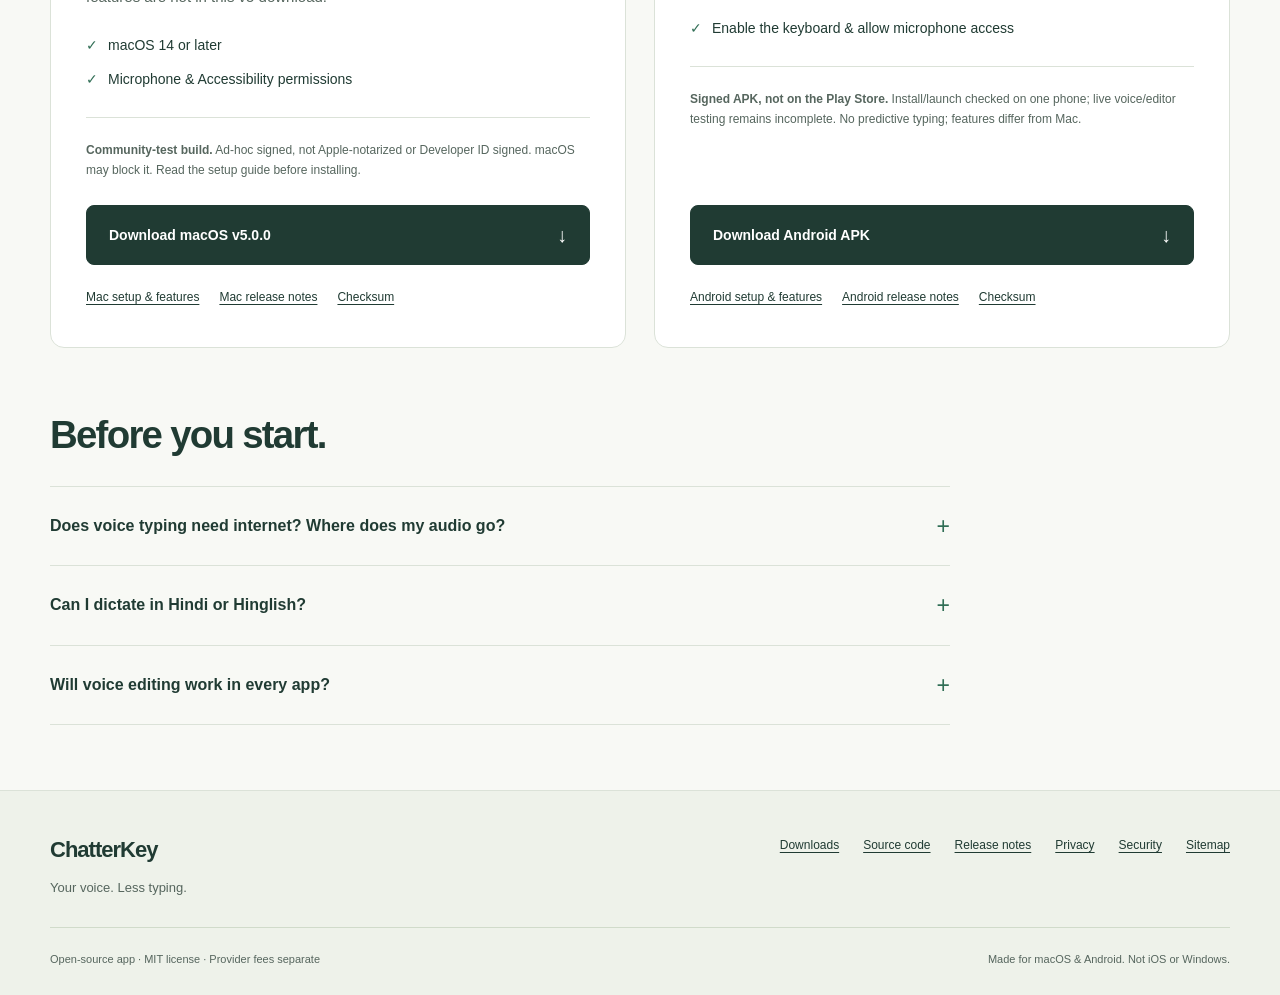
==== commit 03e19b53: "Prepare macOS 6.0.0 with audio import and update website" ====
--- a/docs/index.html
+++ b/docs/index.html
@@ -71,6 +71,7 @@
         <span class="eyebrow">ChatterKey for Mac &amp; Android</span>
         <h1 id="hero-title">Write messages<br><em>with your voice.</em></h1>
         <p class="lead">Dictate a reply, turn rough thoughts into notes, or edit selected text by speaking.</p>
+        <p class="hero-note"><a href="macos/#audio-import">New in Mac 6.0.0: recordings to transcripts, notes &amp; summaries.</a> Source build; public download still v5.</p>
         <div class="hero-actions"><a class="button" href="#downloads">Get ChatterKey <span aria-hidden="true">↓</span></a></div>
         <p class="hero-note">Free app. Your Google or OpenRouter key; AI usage billed separately.</p>
         <p class="how-line" id="how">Hold <kbd>Fn</kbd> on Mac or the mic on Android. Speak, then release.</p>
@@ -85,7 +86,7 @@
       <h2 id="features">For the writing you do every day.</h2>
       <div class="use-case-list">
         <article class="use-case"><h3>Reply to a message or email.</h3><p>Say what you want to send instead of typing a long reply. Choose professional mode for a more formal draft, then check it before sending.</p></article>
-        <article class="use-case"><h3>Turn scattered thoughts into notes.</h3><p>Speak a shopping list, a meeting follow-up or an idea. Choose bullets mode to organise those thoughts into a list.</p></article>
+        <article class="use-case"><h3>Turn thoughts and recordings into notes.</h3><p>Dictate an idea in bullets mode. With the Mac 6.0.0 source build, import a saved meeting or lecture for a transcript, detailed notes or a summary. <a href="macos/#audio-import">See how audio import works.</a></p></article>
         <article class="use-case"><h3>Fix a draft without retyping.</h3><p>Select a passage and say “Make this shorter.” Review the proposed edit and any protected-value warnings before applying. If replacement can’t be verified, copy and paste instead.</p></article>
       </div>
     </section>
@@ -98,15 +99,15 @@
         <article class="platform-card" id="download-macos" aria-labelledby="mac-title">
           <div class="platform-top"><span class="platform-symbol"><svg viewBox="0 0 28 28" aria-hidden="true"><rect x="4" y="4" width="20" height="15" rx="2"/><path d="M10 24h8M14 19v5"/></svg></span>
             <div>
-              <h3 id="mac-title">For Mac</h3><small>App v5.0.0 · Apple Silicon</small>
+              <h3 id="mac-title">For Mac</h3><small>Public download v5.0.0 · Apple Silicon</small>
             </div>
           </div>
-          <p>A menu-bar app with Fn voice typing and selected-text editing.</p>
+          <p>A menu-bar app with Fn voice typing and selected-text editing. <a href="macos/#audio-import">Version 6.0.0 source builds</a> add audio import and a compact glass popup; those features are not in this v5 download.</p>
           <ul class="requirements">
             <li>macOS 14 or later</li>
             <li>Microphone &amp; Accessibility permissions</li>
           </ul>
-          <p class="release-warning"><strong>Community-test build.</strong> Ad-hoc signed, not Apple-notarized or Developer ID signed. macOS may block it. Read the setup guide before installing.</p><a class="button" href="https://github.com/imhimansu28/ChatterKey/releases/download/macos-v5.0.0/ChatterKey-macOS-v5.0.0.zip">Download for macOS <span aria-hidden="true">↓</span></a>
+          <p class="release-warning"><strong>Community-test build.</strong> Ad-hoc signed, not Apple-notarized or Developer ID signed. macOS may block it. Read the setup guide before installing.</p><a class="button" href="https://github.com/imhimansu28/ChatterKey/releases/download/macos-v5.0.0/ChatterKey-macOS-v5.0.0.zip">Download macOS v5.0.0 <span aria-hidden="true">↓</span></a>
           <div class="platform-links"><a href="macos/">Mac setup &amp; features</a><a href="https://github.com/imhimansu28/ChatterKey/releases/tag/macos-v5.0.0">Mac release notes</a><a href="https://github.com/imhimansu28/ChatterKey/releases/download/macos-v5.0.0/ChatterKey-macOS-v5.0.0.zip.sha256" aria-label="macOS ZIP SHA-256 checksum">Checksum</a>
           </div>
         </article>
